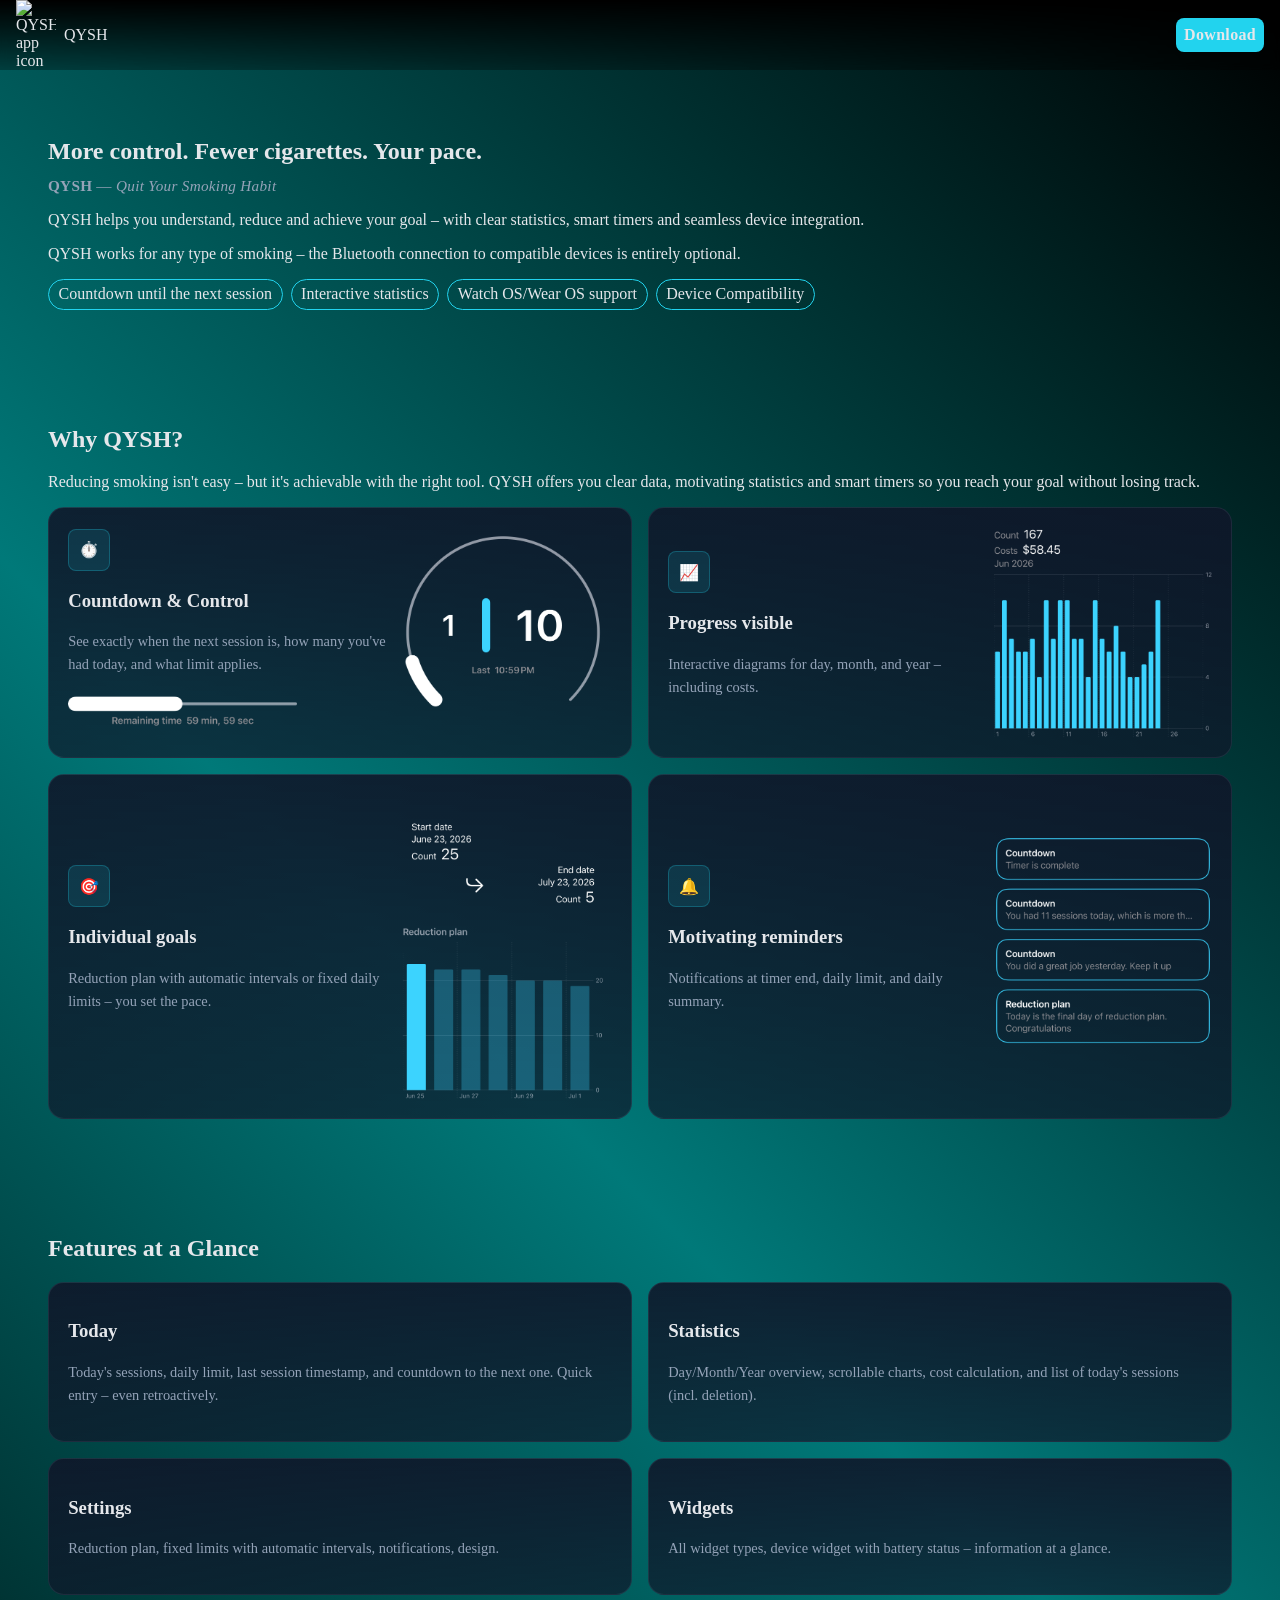
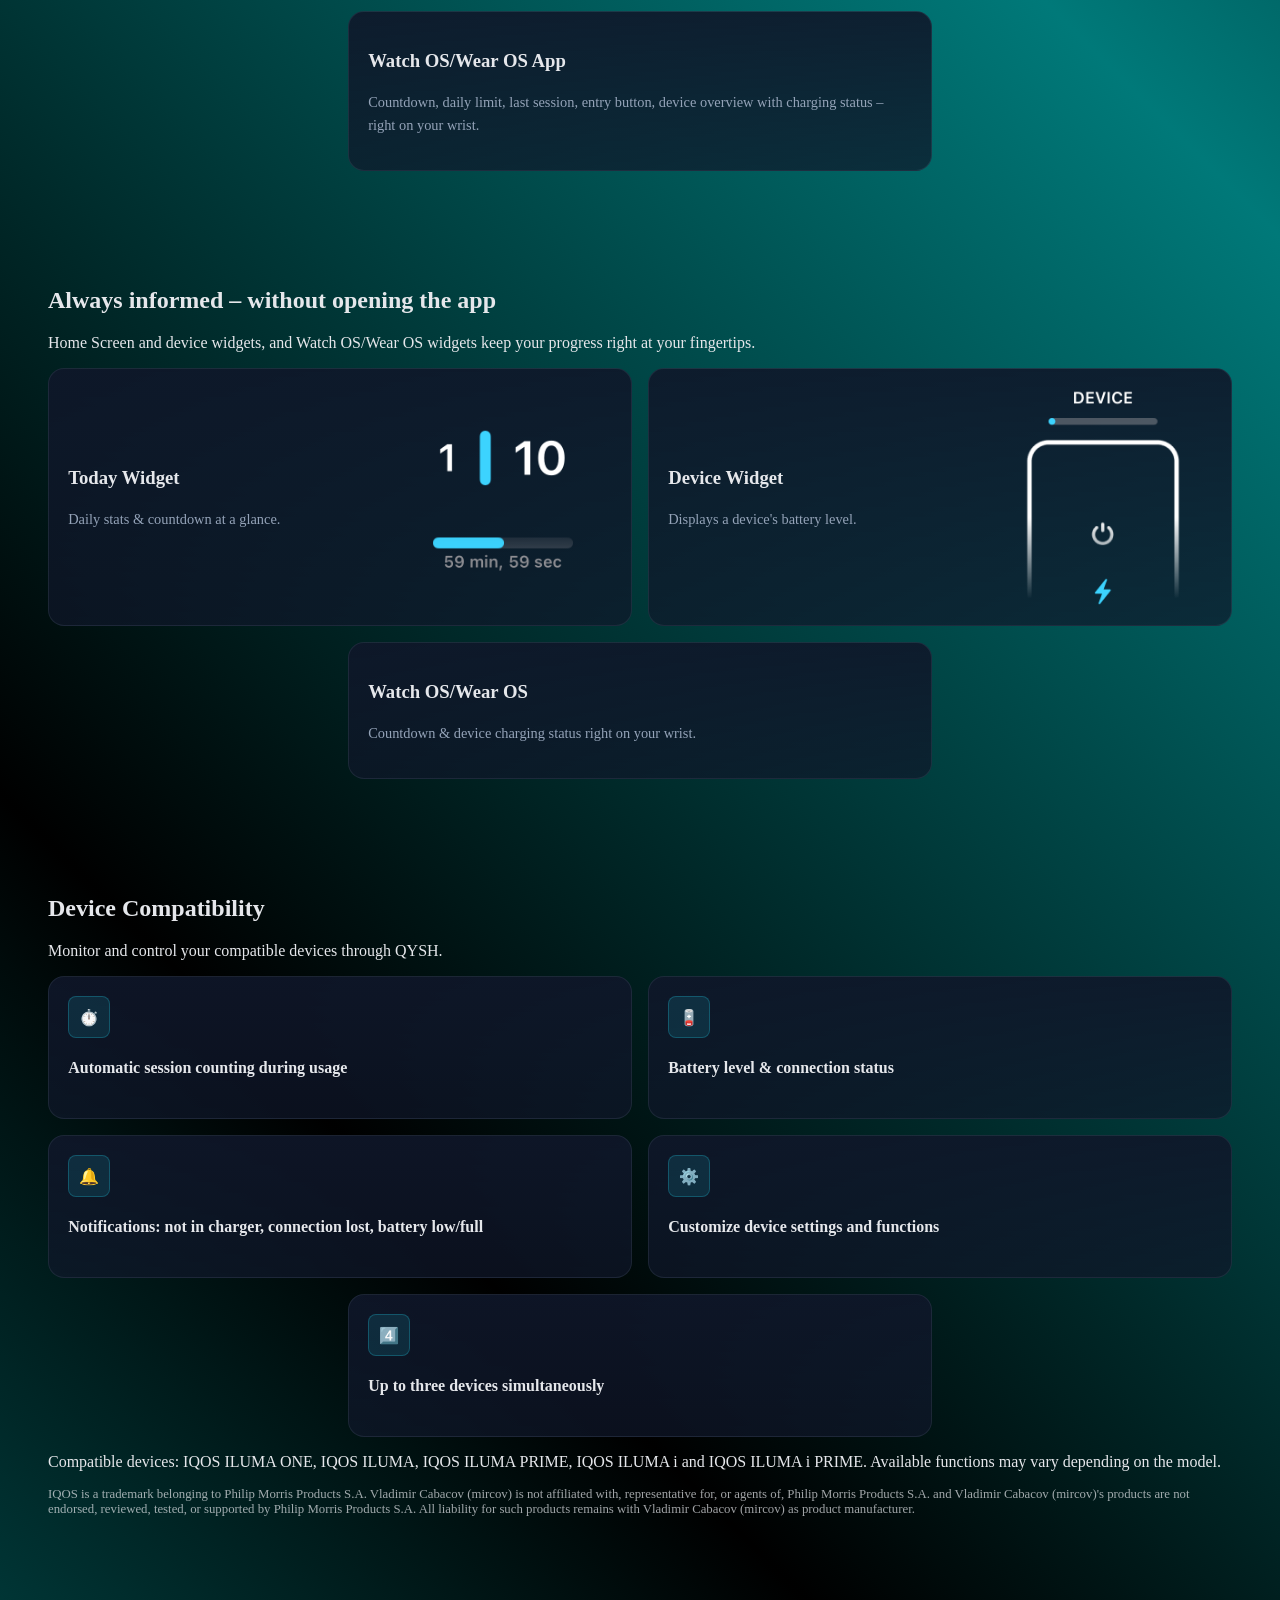
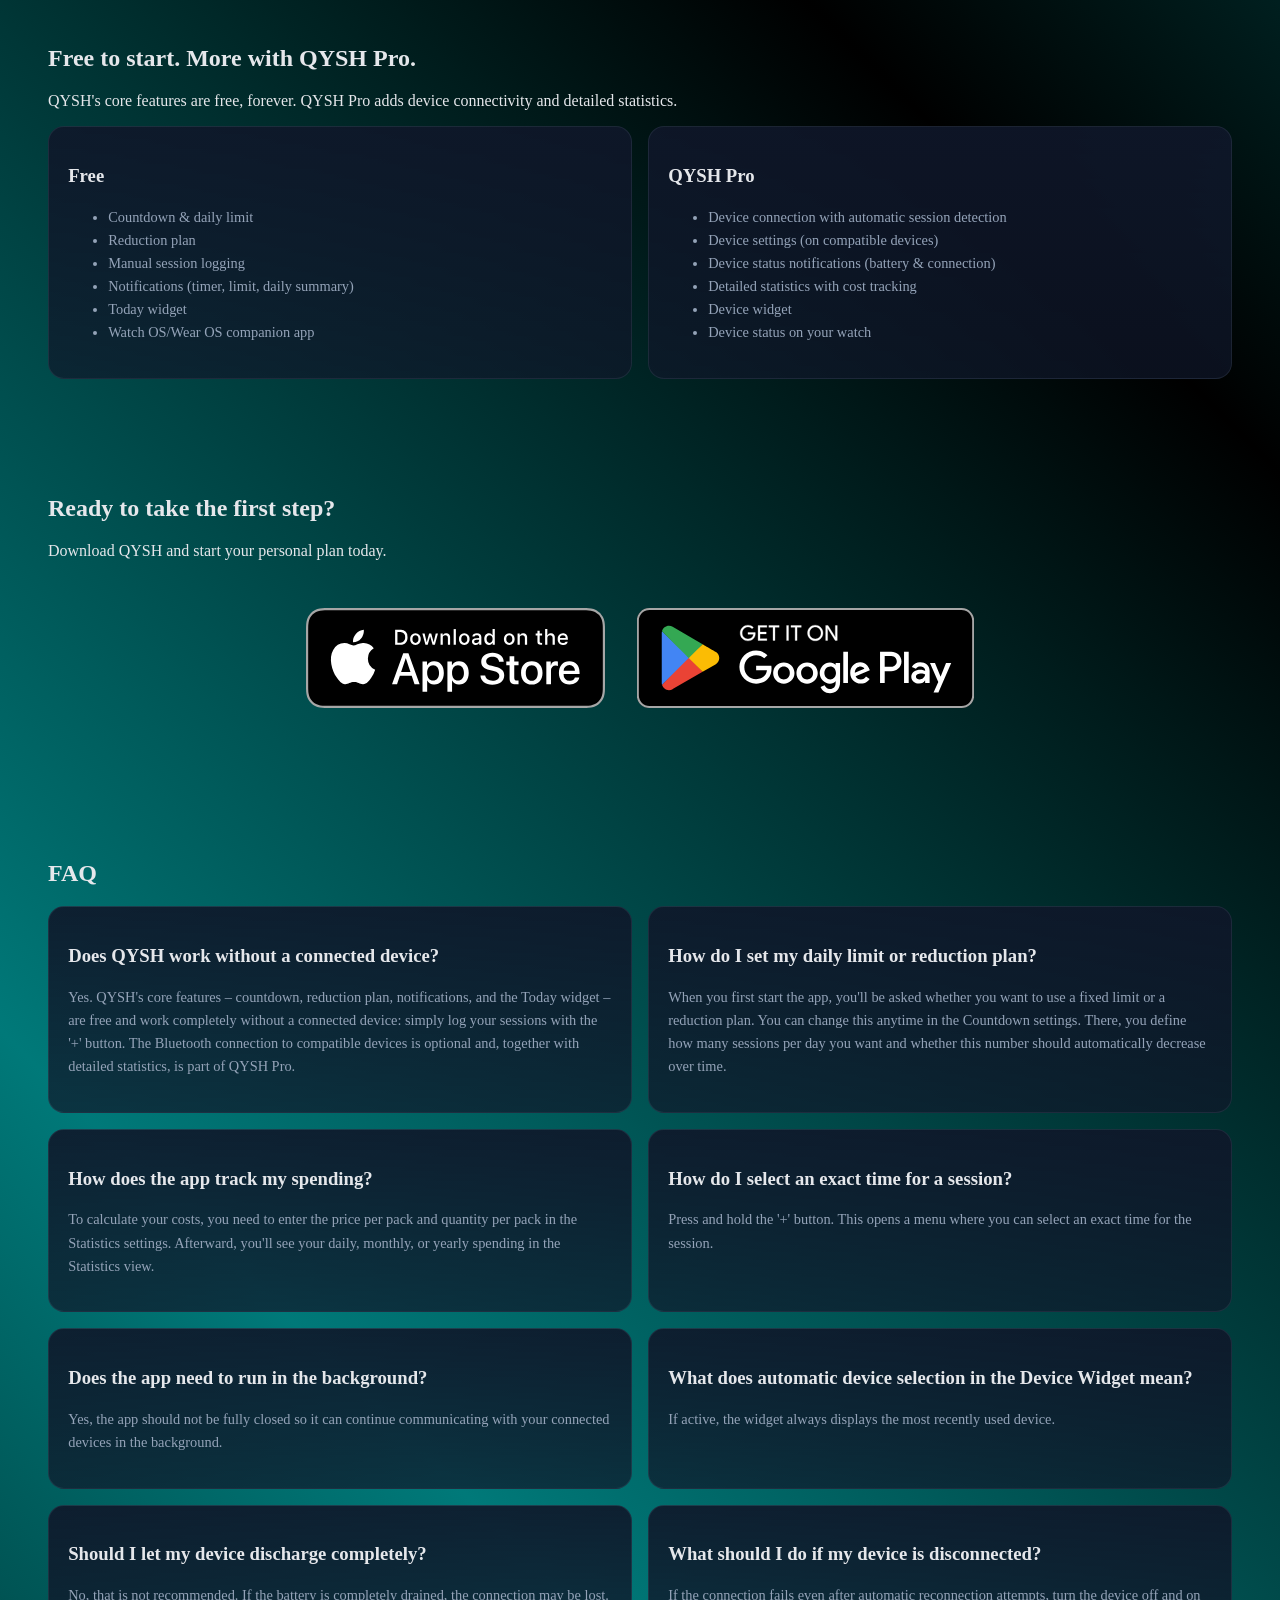
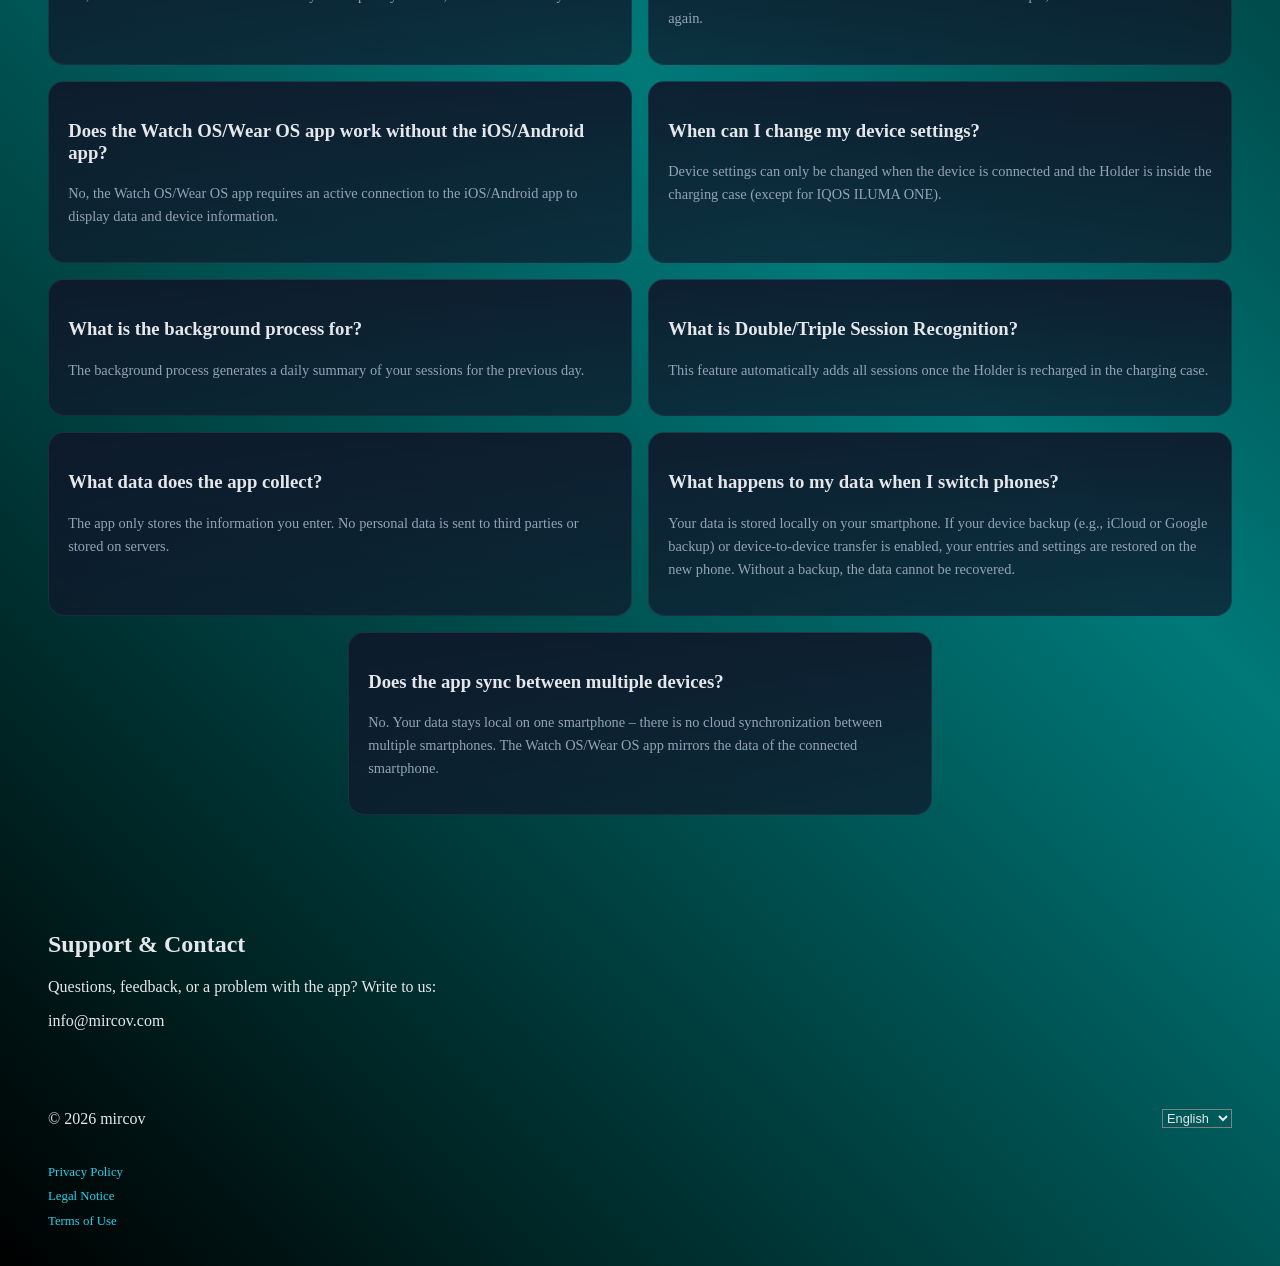
==== index.html @ e711168a "Update info for paid version and reduce iqos calls in descriptions" ====
<!DOCTYPE html>
<html lang="en">

<head>
    <meta charset="UTF-8">
    <meta name="viewport" content="width=device-width, initial-scale=1.0">
    <meta name="color-theme" content="#000000">
    <meta name="description" content="QYSH helps you track, plan and reduce your tobacco consumption – with statistics, countdown timers, reduction plans, widgets and an optional Bluetooth connection to compatible devices.">
    <link rel="canonical" href="https://qysh.mircov.de/">
    <meta property="og:type" content="website">
    <meta property="og:url" content="https://qysh.mircov.de/">
    <meta property="og:title" content="QYSH – More control. Fewer cigarettes. Your pace.">
    <meta property="og:description" content="Track, plan and reduce your tobacco consumption – with statistics, countdown timers, reduction plans, widgets and an optional Bluetooth connection to compatible devices.">
    <meta property="og:image" content="https://qysh.mircov.de/images/QYSHIcon.png">
    <meta name="twitter:card" content="summary">
    <link rel="stylesheet" href="style.css">
    <link rel="icon" type="image/png" href="images/QYSHIcon.png" sizes="32x32">
    <link rel="icon" type="image/png" href="images/QYSHIcon.png" sizes="192x192">
    <link rel="apple-touch-icon" href="images/QYSHIcon.png" sizes="180x180">
    <link rel="shortcut icon" href="images/QYSHIcon.png">
    <title>QYSH</title>
</head>

<body>

<nav class="navbar">
    <div class="app-label">
        <img src="images/QYSHIcon.png" alt="QYSH app icon" data-i18n-alt="alt-app-icon">
        <p>QYSH</p>
    </div>

    <a class="button nav-download" href="#download" data-i18n="download">Download</a>
</nav>

<section id="main">
    <h1 data-i18n="main-title">More control. Fewer cigarettes. Your pace.</h1>
    <p class="name-meaning"><strong>QYSH</strong> — <em>Quit Your Smoking Habit</em></p>
    <p data-i18n="main-app-description">QYSH helps you understand, reduce and achieve your goal – with clear statistics, smart timers and seamless device integration.</p>
    <p data-i18n="main-optional-note">QYSH works for any type of smoking – the Bluetooth connection to compatible devices is entirely optional.</p>

    <div class="badge-list">
        <div class="badge" data-i18n="badge-countdown">Countdown until the next session</div>
        <div class="badge" data-i18n="badge-statistic">Interactive statistics</div>
        <div class="badge" data-i18n="badge-watch">Watch OS/Wear OS support</div>
        <div class="badge" data-i18n="integrations-title">Device Compatibility</div>
    </div>

</section>

<section id="motivation">
    <h2 data-i18n="motivation-title">Why QYSH?</h2>
    <p data-i18n="motivation-description">Reducing smoking isn't easy – but it's achievable with the right tool. QYSH offers you clear data, motivating statistics and smart timers so you reach your goal without losing track.</p>
    <div class="card-list">
        <div class="card iconed">
            <div class="card-content">
                <div class="icon">⏱️</div>
                <h3 data-i18n="card-countdown-title">Countdown & Control</h3>
                <p class="body-text" data-i18n="card-countdown-description">See exactly when the next session is, how many you've had today, and what limit applies.</p>
                <img src="images/countdown.png" alt="Countdown timer showing time until the next session" data-i18n-alt="alt-countdown" style="width: 70%;">
            </div>
            <div class="card-image">
                <img src="images/counter.png" alt="QYSH countdown screen with today's sessions and daily limit" data-i18n-alt="alt-counter">
            </div>
            
        </div>
        <div class="card iconed">
            <div class="card-content">
                <div class="icon">📈</div>
                <h3 data-i18n="card-statistic-title">Progress visible</h3>
                <p class="body-text" data-i18n="card-statistic-description">Interactive diagrams for day, month, and year – including costs.</p>
            </div>
            <div class="card-image">
                <img src="images/progress.png" alt="QYSH statistics screen with interactive charts" data-i18n-alt="alt-progress">
            </div>
        </div>
        <div class="card iconed">
            <div class="card-content">
                <div class="icon">🎯</div>
                <h3 data-i18n="card-goals-title">Individual goals</h3>
                <p class="body-text" data-i18n="card-goals-description">Reduction plan with automatic intervals or fixed daily limits – you set the pace.</p>
            </div>
            <div class="card-image">
                <img src="images/goals.png" alt="QYSH reduction plan and daily limit settings" data-i18n-alt="alt-goals">
            </div>
        </div>
        <div class="card iconed">
            <div class="card-content">
                <div class="icon">🔔</div>
                <h3 data-i18n="card-notifications-title">Motivating reminders</h3>
                <p class="body-text" data-i18n="card-notifications-description">Notifications at timer end, daily limit, and daily summary.</p>
            </div>
            <div class="card-image">
                <img src="images/notifications.png" alt="QYSH notification examples" data-i18n-alt="alt-notifications">
            </div>
        </div>
    </div>
</section>

<section id="functions">
    <h1 data-i18n="functions-title">Features at a Glance</h1>
    <div class="card-list">
        <div class="card">
            <h3 data-i18n="function-today-title">Today</h3>
            <p class="body-text" data-i18n="function-today-description">Today's sessions, daily limit, last session timestamp, and countdown to the next one. Quick entry – even retroactively.</p>
        </div>
        <div class="card">
            <h3 data-i18n="function-statistic-title">Statistics</h3>
            <p class="body-text" data-i18n="function-statistic-description">Day/Month/Year overview, scrollable charts, cost calculation, and list of today's sessions (incl. deletion).</p>
        </div>
        <div class="card">
            <h3 data-i18n="function-settings-title">Settings</h3>
            <p class="body-text" data-i18n="function-settings-description">Reduction plan, fixed limits with automatic intervals, notifications, design.</p>
        </div>
        <div class="card">
            <h3 data-i18n="function-widgets-title">Widgets</h3>
            <p class="body-text" data-i18n="function-widgets-description">All widget types, device widget with battery status – information at a glance.</p>
        </div>
        <div class="card">
            <h3 data-i18n="function-watch-title">Watch OS/Wear OS App</h3>
            <p class="body-text" data-i18n="function-watch-description">Countdown, daily limit, last session, entry button, device overview with charging status – right on your wrist.</p>
        </div>
    </div>
</section>

<section id="widgets">
    <h1 data-i18n="widgets-title">Always informed – without opening the app</h1>
    <p data-i18n="widgets-description">Home Screen and device widgets, and Watch OS/Wear OS widgets keep your progress right at your fingertips.</p>
    <div class="card-list">
        <div class="card iconed">
            <div class="card-content">
                <h3 data-i18n="widget-today-title">Today Widget</h3>
                <p class="body-text" data-i18n="widget-today-description">Daily stats & countdown at a glance.</p>
            </div>
            <div class="card-image">
                <img src="images/today_widget.png" alt="Today widget with daily stats and countdown" data-i18n-alt="alt-today-widget">
            </div>
        </div>
        <div class="card iconed">
            <div class="card-content">
                <h3 data-i18n="widget-device-title">Device Widget</h3>
                <p class="body-text" data-i18n="widget-device-description">Displays a device's battery level.</p>
            </div>
            <div class="card-image">
                <img src="images/device_widget.png" alt="Device widget showing battery level" data-i18n-alt="alt-device-widget">
            </div>
        </div>
        <div class="card">
            <h3 data-i18n="widget-watch-title">Watch OS/Wear OS</h3>
            <p class="body-text" data-i18n="widget-watch-description">Countdown & device charging status right on your wrist.</p>
        </div>
    </div>
</section>

<section id="integrations">
    <h1 data-i18n="integrations-title">Device Compatibility</h1>
    <p data-i18n="integrations-description">Monitor and control your compatible devices through QYSH.</p>
    <div class="card-list">
        <div class="card">
            <div class="icon">⏱️</div>
            <h4 data-i18n="integration-auto-count">Automatic session counting during usage</h4>
        </div>
        <div class="card">
            <div class="icon">🪫</div>
            <h4 data-i18n="integration-status">Battery level & connection status</h4>
        </div>
        <div class="card">
            <div class="icon">🔔</div>
            <h4 data-i18n="integration-notifications">Notifications: not in charger, connection lost, battery low/full</h4>
        </div>
        <div class="card">
            <div class="icon">⚙️</div>
            <h4 data-i18n="integration-settings">Customize device settings and functions</h4>
        </div>
        <div class="card">
            <div class="icon">4️⃣</div>
            <h4 data-i18n="integration-device-count">Up to three devices simultaneously</h4>
        </div>
    </div>
    <p data-i18n="integrations-compatibility">Compatible devices: IQOS ILUMA ONE, IQOS ILUMA, IQOS ILUMA PRIME, IQOS ILUMA i and IQOS ILUMA i PRIME. Available functions may vary depending on the model.</p>
    <p style="font-size: 0.8em; opacity: 0.7;" data-i18n="iqos-disclaimer">IQOS is a trademark belonging to Philip Morris Products S.A. Vladimir Cabacov (mircov) is not affiliated with, representative for, or agents of, Philip Morris Products S.A. and Vladimir Cabacov (mircov)'s products are not endorsed, reviewed, tested, or supported by Philip Morris Products S.A. All liability for such products remains with Vladimir Cabacov (mircov) as product manufacturer.</p>
</section>

<section id="pricing">
    <h1 data-i18n="pricing-title">Free to start. More with QYSH Pro.</h1>
    <p data-i18n="pricing-description">QYSH's core features are free, forever. QYSH Pro adds device connectivity and detailed statistics.</p>
    <div class="card-list">
        <div class="card">
            <h3 data-i18n="pricing-free-title">Free</h3>
            <ul class="body-text">
                <li data-i18n="pricing-free-countdown">Countdown & daily limit</li>
                <li data-i18n="pricing-free-plan">Reduction plan</li>
                <li data-i18n="pricing-free-manual">Manual session logging</li>
                <li data-i18n="pricing-free-notifications">Notifications (timer, limit, daily summary)</li>
                <li data-i18n="pricing-free-widget">Today widget</li>
                <li data-i18n="pricing-free-watch">Watch OS/Wear OS companion app</li>
            </ul>
        </div>
        <div class="card">
            <h3 data-i18n="pricing-pro-title">QYSH Pro</h3>
            <ul class="body-text">
                <li data-i18n="pricing-pro-device">Device connection with automatic session detection</li>
                <li data-i18n="pricing-pro-settings">Device settings (on compatible devices)</li>
                <li data-i18n="pricing-pro-notifications">Device status notifications (battery & connection)</li>
                <li data-i18n="pricing-pro-statistics">Detailed statistics with cost tracking</li>
                <li data-i18n="pricing-pro-widget">Device widget</li>
                <li data-i18n="pricing-pro-watch">Device status on your watch</li>
            </ul>
        </div>
    </div>
</section>

<section id="download">
    <h1 data-i18n="download-title">Ready to take the first step?</h1>
    <p data-i18n="download-description">Download QYSH and start your personal plan today.</p>
    <div class="badge-block">
        <!--  TODO: Link      -->
        <a class="badge-link" href="http://localhost"><img id="app-store-badge" src="badges/apple/en.svg" alt="Download on the App Store" data-i18n-alt="alt-app-store-badge"></a>
        <a class="badge-link" href="http://localhost"><img id="google-play-badge" src="badges/google/en.svg" alt="Get it on Google Play" data-i18n-alt="alt-google-play-badge"></a>
    </div>
</section>

<section id="faq">
    <h1 data-i18n="faq-title">FAQ</h1>
    <div class="card-list">
        <div class="card">
            <h3 data-i18n="faq-question-standalone">Does QYSH work without a connected device?</h3>
            <p class="body-text" data-i18n="faq-answer-standalone">Yes. QYSH's core features – countdown, reduction plan, notifications, and the Today widget – are free and work completely without a connected device: simply log your sessions with the '+' button. The Bluetooth connection to compatible devices is optional and, together with detailed statistics, is part of QYSH Pro.</p>
        </div>
        <div class="card">
            <h3 data-i18n="faq-question-plan">How do I set my daily limit or reduction plan?</h3>
            <p class="body-text" data-i18n="faq-answer-plan">When you first start the app, you'll be asked whether you want to use a fixed limit or a reduction plan. You can change this anytime in the Countdown settings. There, you define how many sessions per day you want and whether this number should automatically decrease over time.</p>
        </div>
        <div class="card">
            <h3 data-i18n="faq-question-costs">How does the app track my spending?</h3>
            <p class="body-text" data-i18n="faq-answer-costs">To calculate your costs, you need to enter the price per pack and quantity per pack in the Statistics settings. Afterward, you'll see your daily, monthly, or yearly spending in the Statistics view.</p>
        </div>
        <div class="card">
            <h3 data-i18n="faq-question-manual-input">How do I select an exact time for a session?</h3>
            <p class="body-text" data-i18n="faq-answer-manual-input">Press and hold the '+' button. This opens a menu where you can select an exact time for the session.</p>
        </div>
        <div class="card">
            <h3 data-i18n="faq-question-background">Does the app need to run in the background?</h3>
            <p class="body-text" data-i18n="faq-answer-background">Yes, the app should not be fully closed so it can continue communicating with your connected devices in the background.</p>
        </div>
        <div class="card">
            <h3 data-i18n="faq-question-device-widget">What does automatic device selection in the Device Widget mean?</h3>
            <p class="body-text" data-i18n="faq-answer-device-widget">If active, the widget always displays the most recently used device.</p>
        </div>
        <div class="card">
            <h3 data-i18n="faq-question-device-battery-low">Should I let my device discharge completely?</h3>
            <p class="body-text" data-i18n="faq-answer-device-battery-low">No, that is not recommended. If the battery is completely drained, the connection may be lost.</p>
        </div>
        <div class="card">
            <h3 data-i18n="faq-question-connection-issue">What should I do if my device is disconnected?</h3>
            <p class="body-text" data-i18n="faq-answer-connection-issue">If the connection fails even after automatic reconnection attempts, turn the device off and on again.</p>
        </div>
        <div class="card">
            <h3 data-i18n="faq-question-watch-companion">Does the Watch OS/Wear OS app work without the iOS/Android app?</h3>
            <p class="body-text" data-i18n="faq-answer-watch-companion">No, the Watch OS/Wear OS app requires an active connection to the iOS/Android app to display data and device information.</p>
        </div>
        <div class="card">
            <h3 data-i18n="faq-question-device-settings">When can I change my device settings?</h3>
            <p class="body-text" data-i18n="faq-answer-device-settings">Device settings can only be changed when the device is connected and the Holder is inside the charging case (except for IQOS ILUMA ONE).</p>
        </div>
        <div class="card">
            <h3 data-i18n="faq-question-background-task">What is the background process for?</h3>
            <p class="body-text" data-i18n="faq-answer-background-task">The background process generates a daily summary of your sessions for the previous day.</p>
        </div>
        <div class="card">
            <h3 data-i18n="faq-question-multiple-session-recognition">What is Double/Triple Session Recognition?</h3>
            <p class="body-text" data-i18n="faq-answer-multiple-session-recognition">This feature automatically adds all sessions once the Holder is recharged in the charging case.</p>
        </div>
        <div class="card">
            <h3 data-i18n="faq-question-privacy">What data does the app collect?</h3>
            <p class="body-text" data-i18n="faq-answer-privacy">The app only stores the information you enter. No personal data is sent to third parties or stored on servers.</p>
        </div>
        <div class="card">
            <h3 data-i18n="faq-question-device-change">What happens to my data when I switch phones?</h3>
            <p class="body-text" data-i18n="faq-answer-device-change">Your data is stored locally on your smartphone. If your device backup (e.g., iCloud or Google backup) or device-to-device transfer is enabled, your entries and settings are restored on the new phone. Without a backup, the data cannot be recovered.</p>
        </div>
        <div class="card">
            <h3 data-i18n="faq-question-sync">Does the app sync between multiple devices?</h3>
            <p class="body-text" data-i18n="faq-answer-sync">No. Your data stays local on one smartphone – there is no cloud synchronization between multiple smartphones. The Watch OS/Wear OS app mirrors the data of the connected smartphone.</p>
        </div>
    </div>
</section>

<section id="support">
    <h1 data-i18n="support-title">Support & Contact</h1>
    <p data-i18n="support-description">Questions, feedback, or a problem with the app? Write to us:</p>
    <a href="mailto:info@mircov.com">info@mircov.com</a>
</section>

<div class="footer">
    <p>&#169; <span id="year">year</span> mircov</p>

    <select id="languages" name="languages" aria-label="Language" data-i18n-aria-label="language-select-label" onchange="changeLanguage(this.value)">
        <option value="de">Deutsch</option>
        <option value="en">English</option>
        <option value="ru">Русский</option>
    </select>
</div>

<div class="footer-links">
    <a href="privacy/" data-i18n="privacy-title">Privacy Policy</a>
    <a href="legal/" data-i18n="legal-notice">Legal Notice</a>
    <a href="terms/" data-i18n="terms-of-use">Terms of Use</a>
</div>

<script src="script.js"></script>

</body>

</html>
---- style.css ----
:root {
    --button-shadow-color: #22d3ee40;
    --cyan-color: #007979;
    --button-color: #22d3ee;
    --primary-text-color: #e5e7eb;
    --dark-gray-color: #94a3b81f;
    scroll-behavior: smooth;
}

html {
    background-color: black;
}

body {
    margin: 0;
    padding-bottom: 1rem;
    font-family: ui-sans-serif, Helvetica Neue;
    background: linear-gradient(45deg, black, var(--cyan-color), black, var(--cyan-color), black);
    color: var(--primary-text-color);
}

.name-meaning {
    margin-top: -0.5rem;
    font-size: 0.95rem;
    letter-spacing: 0.02em;
    color: #94a3b8;
}

.name-meaning strong {
    font-weight: 600;
}

.navbar {
    position: sticky;
    top: 0;
    z-index: 100;
    display: flex;
    background: linear-gradient(0, rgba(0, 0, 0, .3), black);
    backdrop-filter: blur(0.3rem);
    flex-wrap: wrap;
    align-items: center;
    justify-content: space-between;
    padding: 0 1rem 0;

    .app-label {
        display: flex;
        align-items: center;
        gap: 0.5rem;

        img {
            max-width: 2.5rem;
        }
    }

    .nav-download:hover {
       color: inherit;
    }
}



.card-list {
    display: grid;
    grid-template-columns: 1fr 1fr;
    gap: 1rem;
}

.card-list > .card:last-child:nth-child(odd) {
    grid-column: 1 / -1;
    justify-self: center;
    width: calc((100% - 1rem) / 2);
    box-sizing: border-box;
}

section {
    padding: 3rem;
}

.badge-link img {
    height: 100px;
    width: auto;
}

.badge-block {
    display: flex;
    flex-direction: row;
    justify-content: center;
    align-items: center;
    padding: 2rem 0 2rem 0;
    gap: 2rem;
}

.footer {
    display: flex;
    justify-content: space-between;
    align-items: center;
    flex-wrap: wrap-reverse;
    margin: 1rem 3rem;
}

.footer-links {
    display: flex;
    flex-direction: column;
    margin: 1rem 3rem;
    a {
        color: var(--button-color);
        font-size: .8rem;
        margin: .3rem 0rem;
    } 
}

@media (max-width: 750px) {
    .card-list {
        grid-template-columns: 1fr;
    }

    .card-list > .card:last-child:nth-child(odd) {
        width: 100%;
    }

    section {
        padding: 1rem;
    }

    .badge-block {
        flex-direction: column;
    }

    .badge-link img {
        width: 300px;
        height: auto;
    }

    .footer {
        margin: 1rem 1rem;
    }

    .footer-links {
        margin: 1rem 1rem;
    }
}

.badge {
    display: inline-block;
    padding: .35rem .6rem;
    border: 1px solid var(--button-color);
    border-radius: 1rem;
}

.badge-list {
    display: flex;
    flex-wrap: wrap;
    gap: .5rem;
}

.spacing-block {
    display: flex;
    justify-content: center;
    align-items: center;
    flex-wrap: wrap;
    padding: 2rem 0 2rem 0;
    gap: 2rem;
}

.card {
    padding: 1.2rem;
    background: linear-gradient(180deg, rgba(15, 23, 42, .9), rgba(15, 23, 42, .7));
    border: 1px solid var(--dark-gray-color);
    border-radius: 1rem;
}

.card.iconed {
    display: flex;
    align-items: center;
}

.card-content {
    flex: 0 0 60%;
}

.card-image {
    flex: 0 0 40%;
    display: flex;
    justify-content: center;
    align-items: center;
}

.card-image img {
    width: 100%;
    height: auto;
    object-fit: contain;
}

.icon {
    display: flex;
    justify-content: center;
    align-items: center;
    width: 2.5rem;
    height: 2.5rem;
    background: rgba(34, 211, 238, .12);
    border: 1px solid var(--button-shadow-color);
    border-radius: .5rem;
}

.button {
    display: inline-flex;
    align-items: center;
    justify-content: center;
    background: var(--button-color);
    border-radius: .5rem;
    padding: .5rem;
    font-weight: 700;
    letter-spacing: .02rem;
}

.button:hover {
    transform: translateY(-1px);
    box-shadow: 0 12px 26px var(--button-shadow-color);
}

a {
    color: inherit;
    text-decoration: none;
}

select {
  font-size: 0.8em;
}

#languages {
    background: none;
    border-color: gray;
    color: var(--primary-text-color);
}

#languages:focus {
    outline: none;
}

.body-text {
    font-size: 0.9rem;
    color: #94a3b8;
    line-height: 1.6;
}

.divider {
    margin: 2rem 0;
    opacity: 0.3;
}
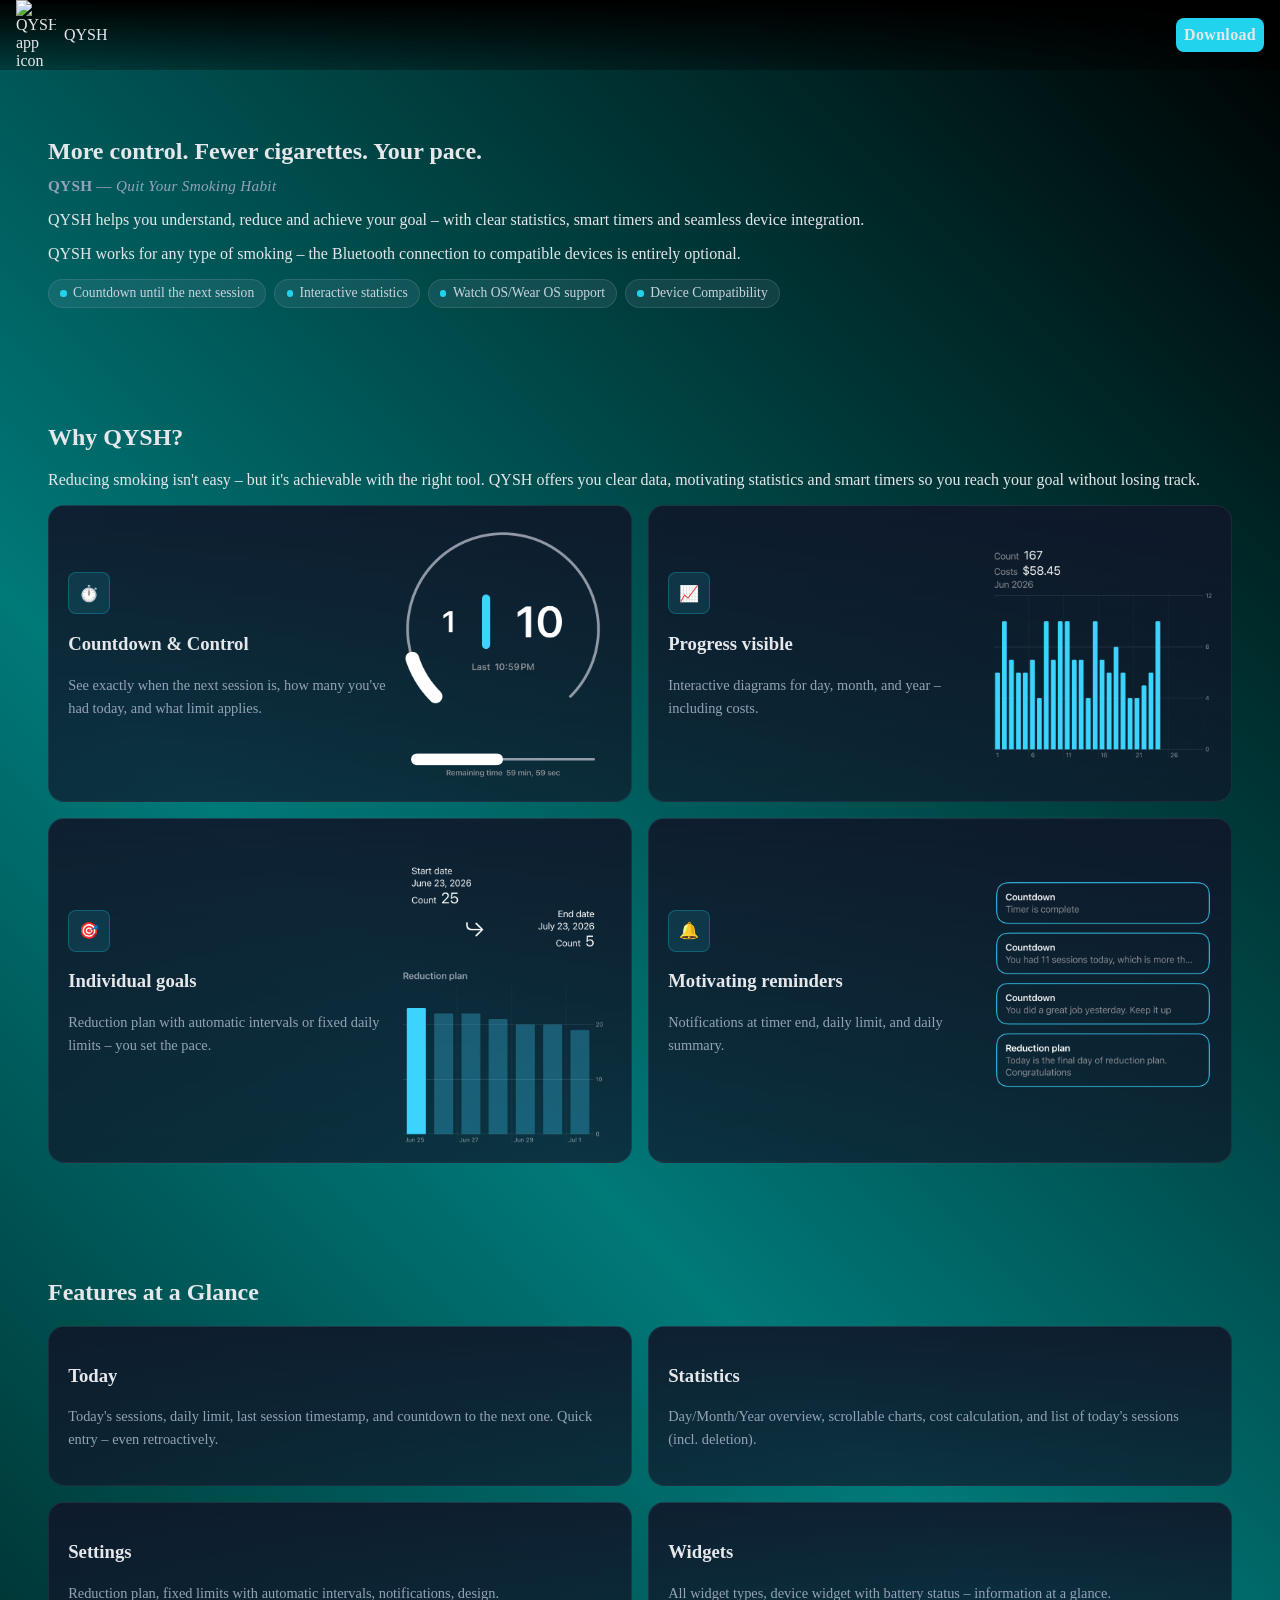
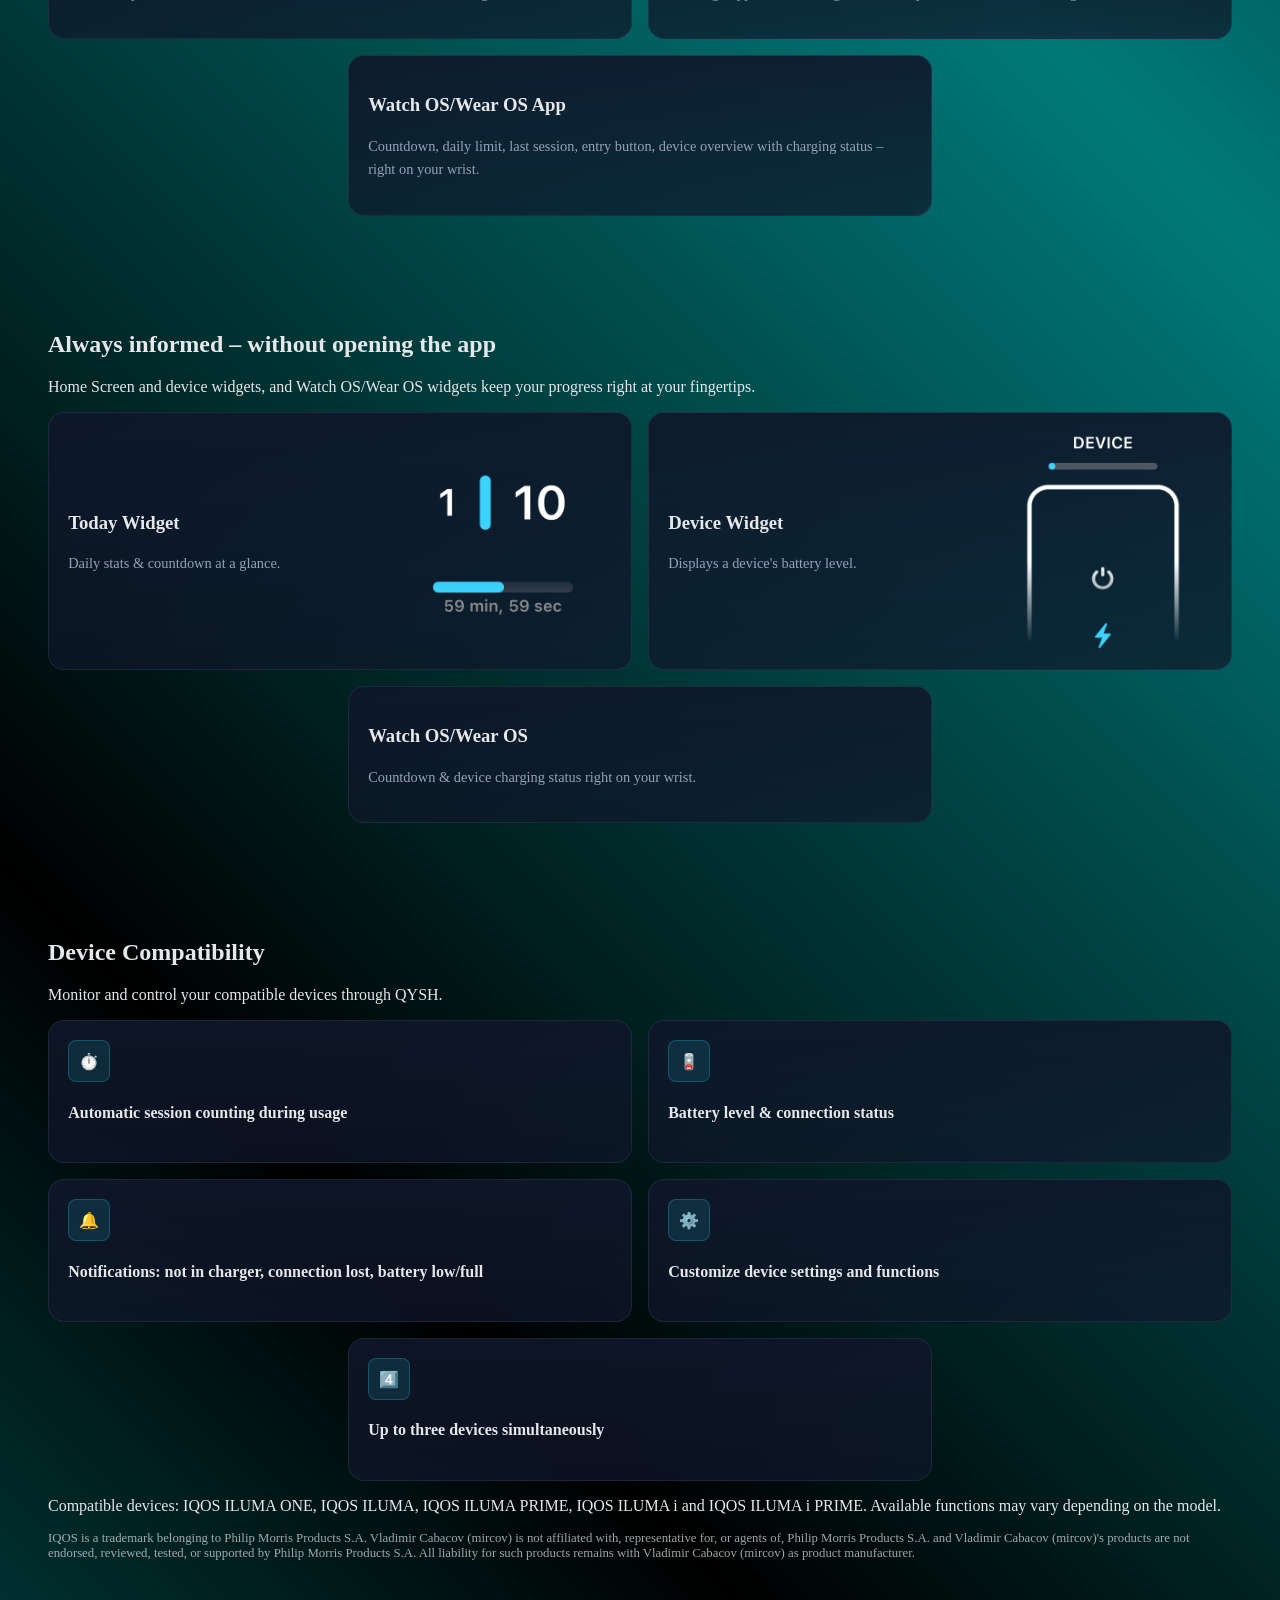
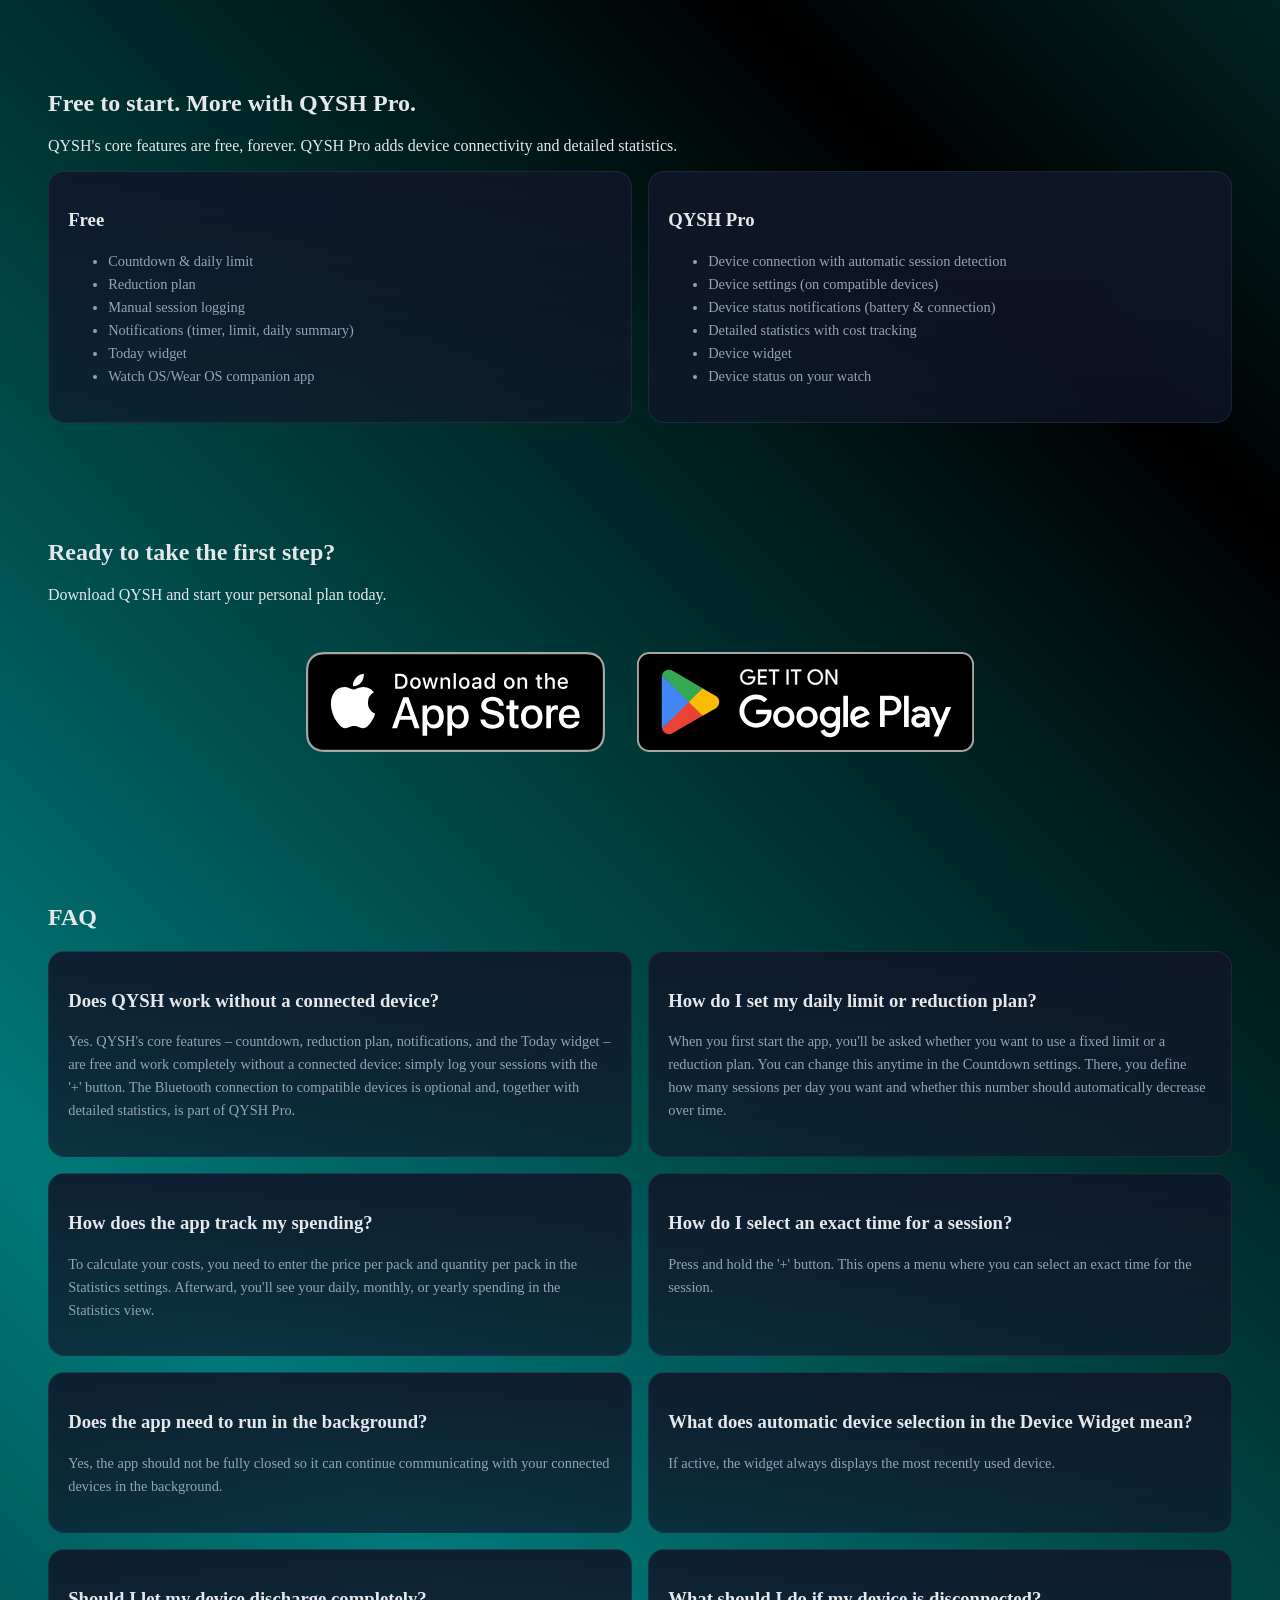
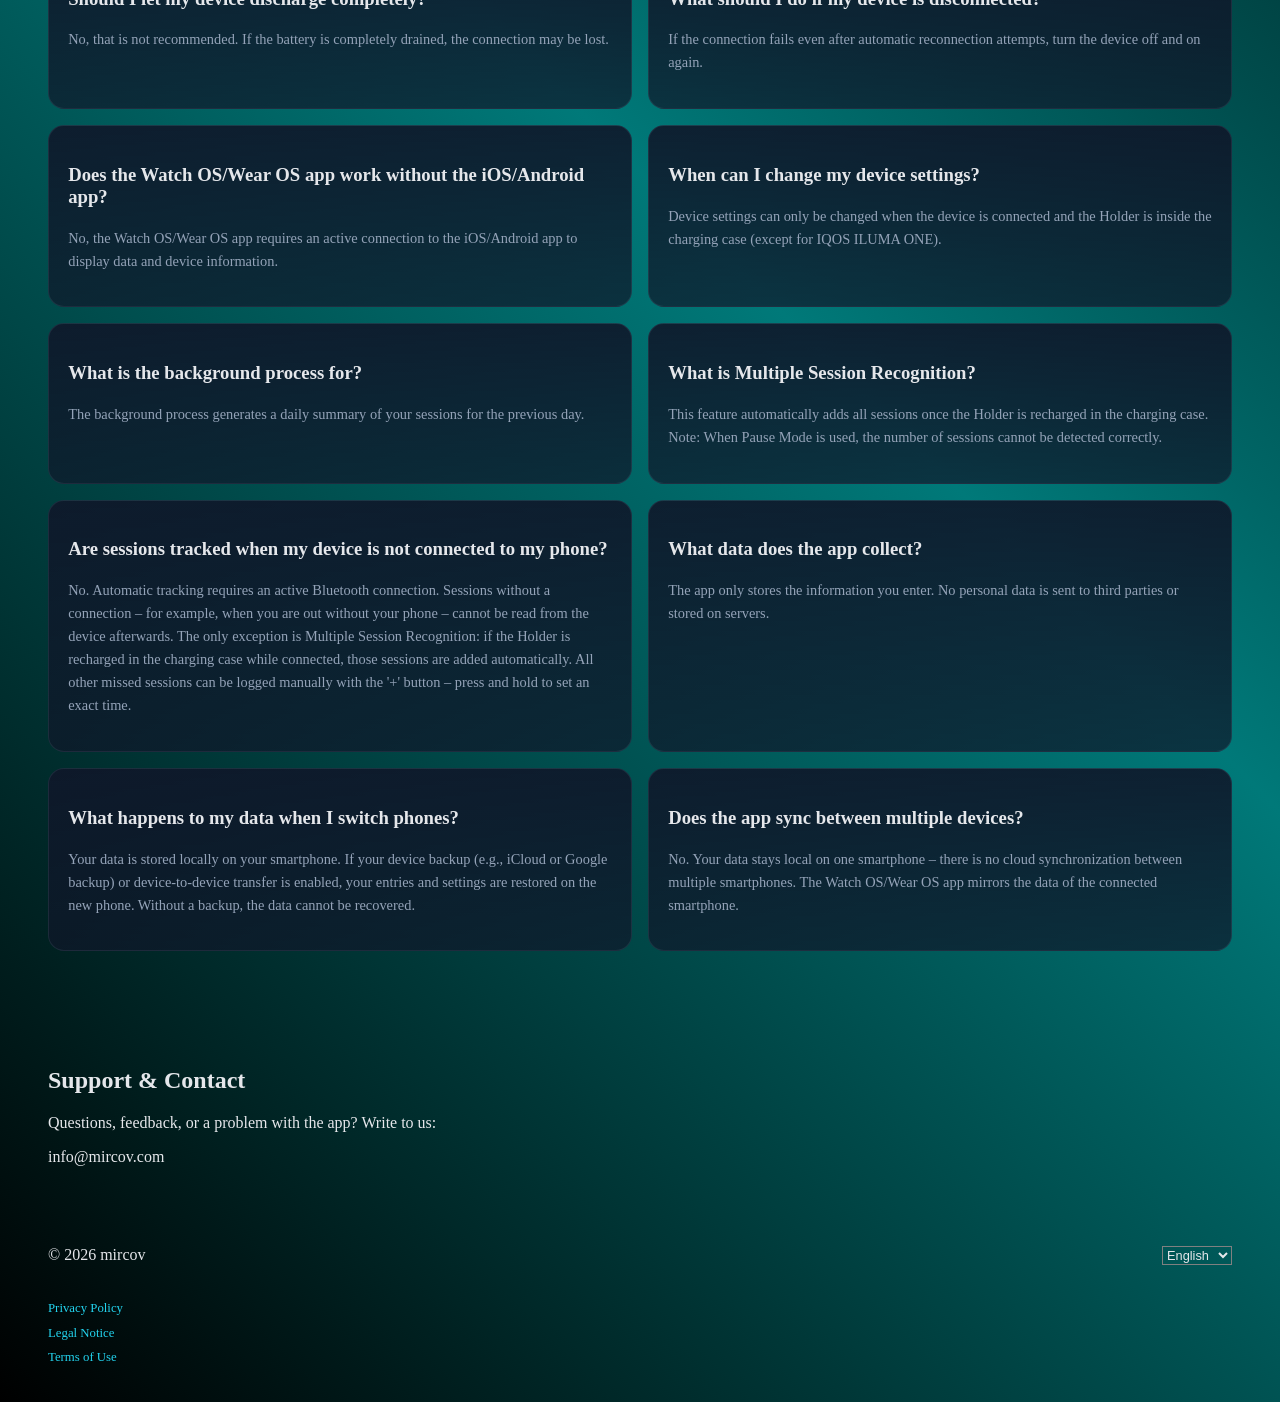
==== commit c92c8054: "Add faq, use multiple instead of double/triple, fix badges" ====
--- a/index.html
+++ b/index.html
@@ -56,12 +56,11 @@
                 <div class="icon">⏱️</div>
                 <h3 data-i18n="card-countdown-title">Countdown & Control</h3>
                 <p class="body-text" data-i18n="card-countdown-description">See exactly when the next session is, how many you've had today, and what limit applies.</p>
-                <img src="images/countdown.png" alt="Countdown timer showing time until the next session" data-i18n-alt="alt-countdown" style="width: 70%;">
             </div>
             <div class="card-image">
                 <img src="images/counter.png" alt="QYSH countdown screen with today's sessions and daily limit" data-i18n-alt="alt-counter">
-            </div>
-            
+                <img src="images/countdown.png" alt="Countdown timer showing time until the next session" data-i18n-alt="alt-countdown">
+            </div>
         </div>
         <div class="card iconed">
             <div class="card-content">
@@ -267,8 +266,12 @@
             <p class="body-text" data-i18n="faq-answer-background-task">The background process generates a daily summary of your sessions for the previous day.</p>
         </div>
         <div class="card">
-            <h3 data-i18n="faq-question-multiple-session-recognition">What is Double/Triple Session Recognition?</h3>
-            <p class="body-text" data-i18n="faq-answer-multiple-session-recognition">This feature automatically adds all sessions once the Holder is recharged in the charging case.</p>
+            <h3 data-i18n="faq-question-multiple-session-recognition">What is Multiple Session Recognition?</h3>
+            <p class="body-text" data-i18n="faq-answer-multiple-session-recognition">This feature automatically adds all sessions once the Holder is recharged in the charging case. Note: When Pause Mode is used, the number of sessions cannot be detected correctly.</p>
+        </div>
+        <div class="card">
+            <h3 data-i18n="faq-question-offline-sessions">Are sessions tracked when my device is not connected to my phone?</h3>
+            <p class="body-text" data-i18n="faq-answer-offline-sessions">No. Automatic tracking requires an active Bluetooth connection. Sessions without a connection – for example, when you are out without your phone – cannot be read from the device afterwards. The only exception is Multiple Session Recognition: if the Holder is recharged in the charging case while connected, those sessions are added automatically. All other missed sessions can be logged manually with the '+' button – press and hold to set an exact time.</p>
         </div>
         <div class="card">
             <h3 data-i18n="faq-question-privacy">What data does the app collect?</h3>
--- a/style.css
+++ b/style.css
@@ -141,10 +141,24 @@
 }
 
 .badge {
-    display: inline-block;
-    padding: .35rem .6rem;
-    border: 1px solid var(--button-color);
+    display: inline-flex;
+    align-items: center;
+    gap: .4rem;
+    padding: .35rem .7rem;
+    font-size: .85rem;
+    color: #cbd5e1;
+    background: var(--dark-gray-color);
+    border: 1px solid #94a3b833;
     border-radius: 1rem;
+}
+
+.badge::before {
+    content: "";
+    width: .4rem;
+    height: .4rem;
+    border-radius: 50%;
+    background: var(--button-color);
+    flex: none;
 }
 
 .badge-list {
@@ -181,14 +195,21 @@
 .card-image {
     flex: 0 0 40%;
     display: flex;
-    justify-content: center;
-    align-items: center;
+    flex-direction: column;
+    justify-content: center;
+    align-items: center;
+    gap: 1rem;
 }
 
 .card-image img {
     width: 100%;
     height: auto;
     object-fit: contain;
+}
+
+/* second image in a card (e.g. the countdown progress bar) sits slightly narrower than the first */
+.card-image img + img {
+    width: 85%;
 }
 
 .icon {
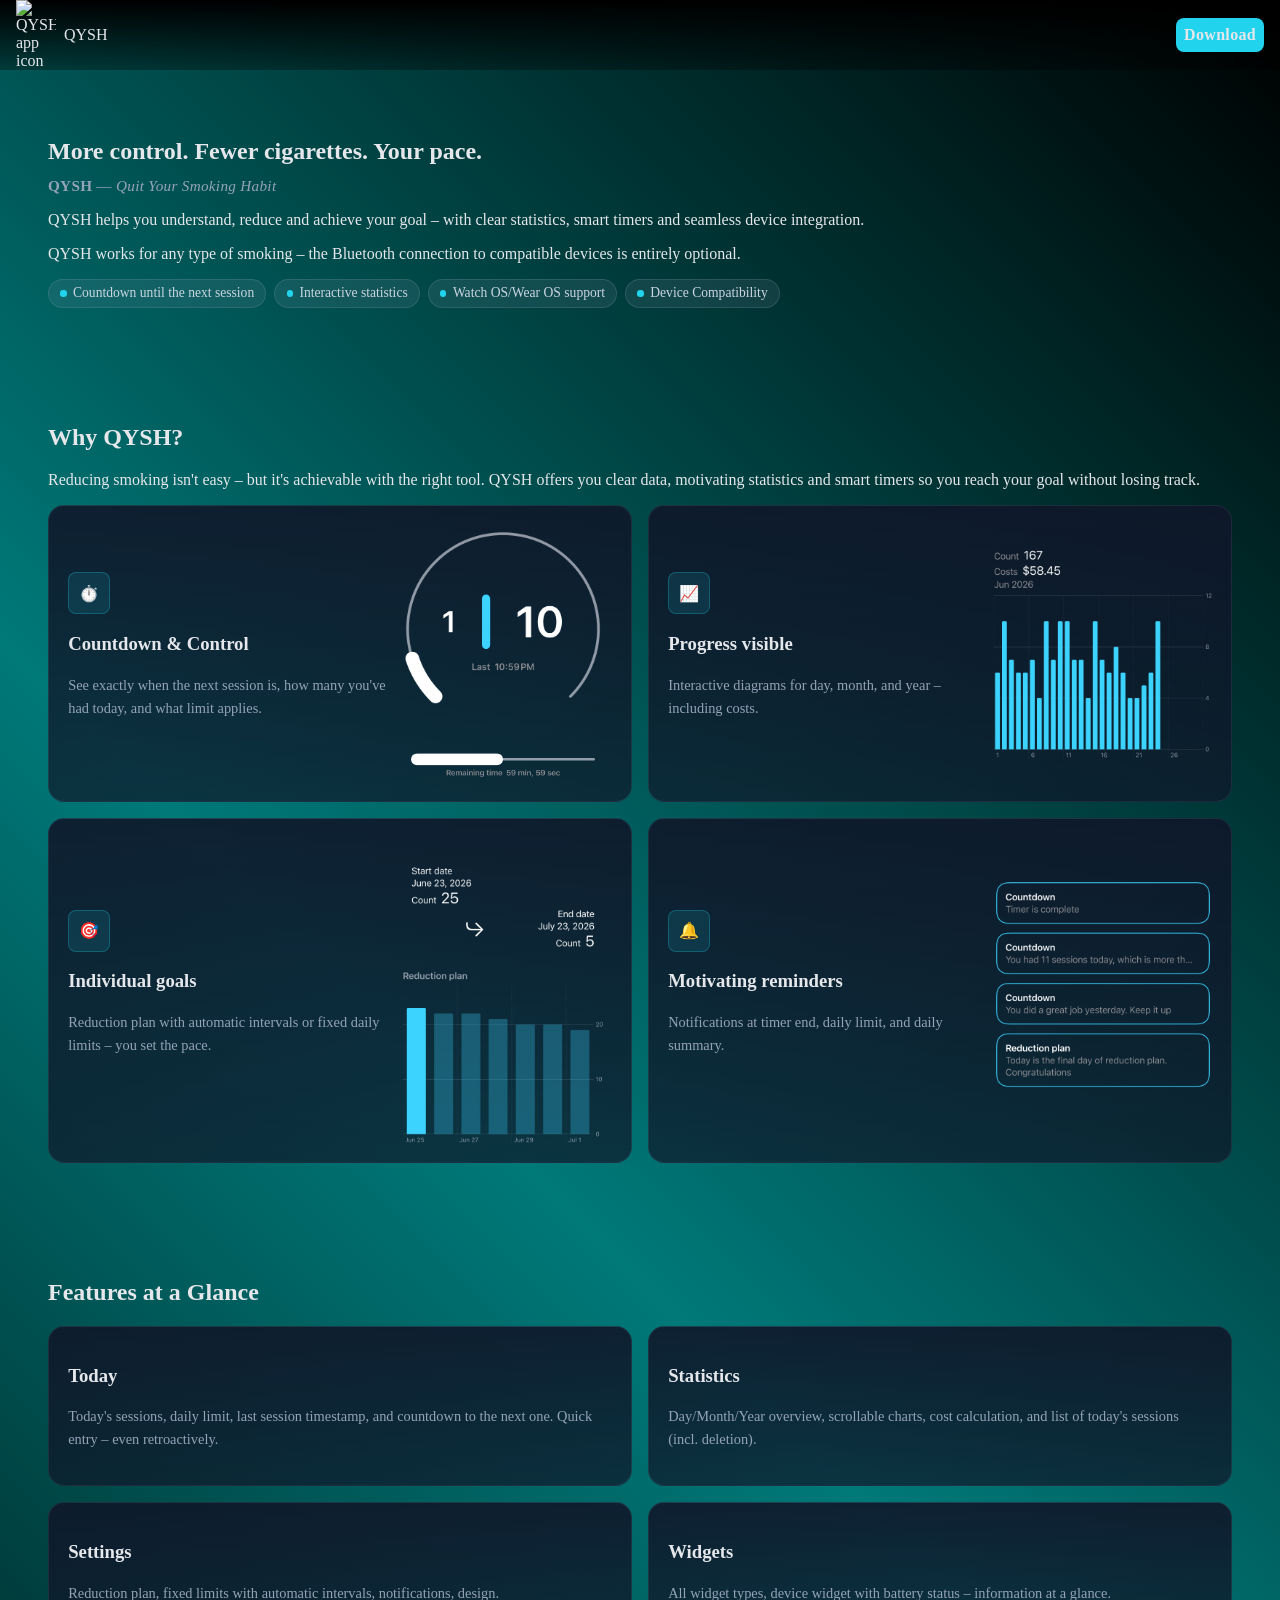
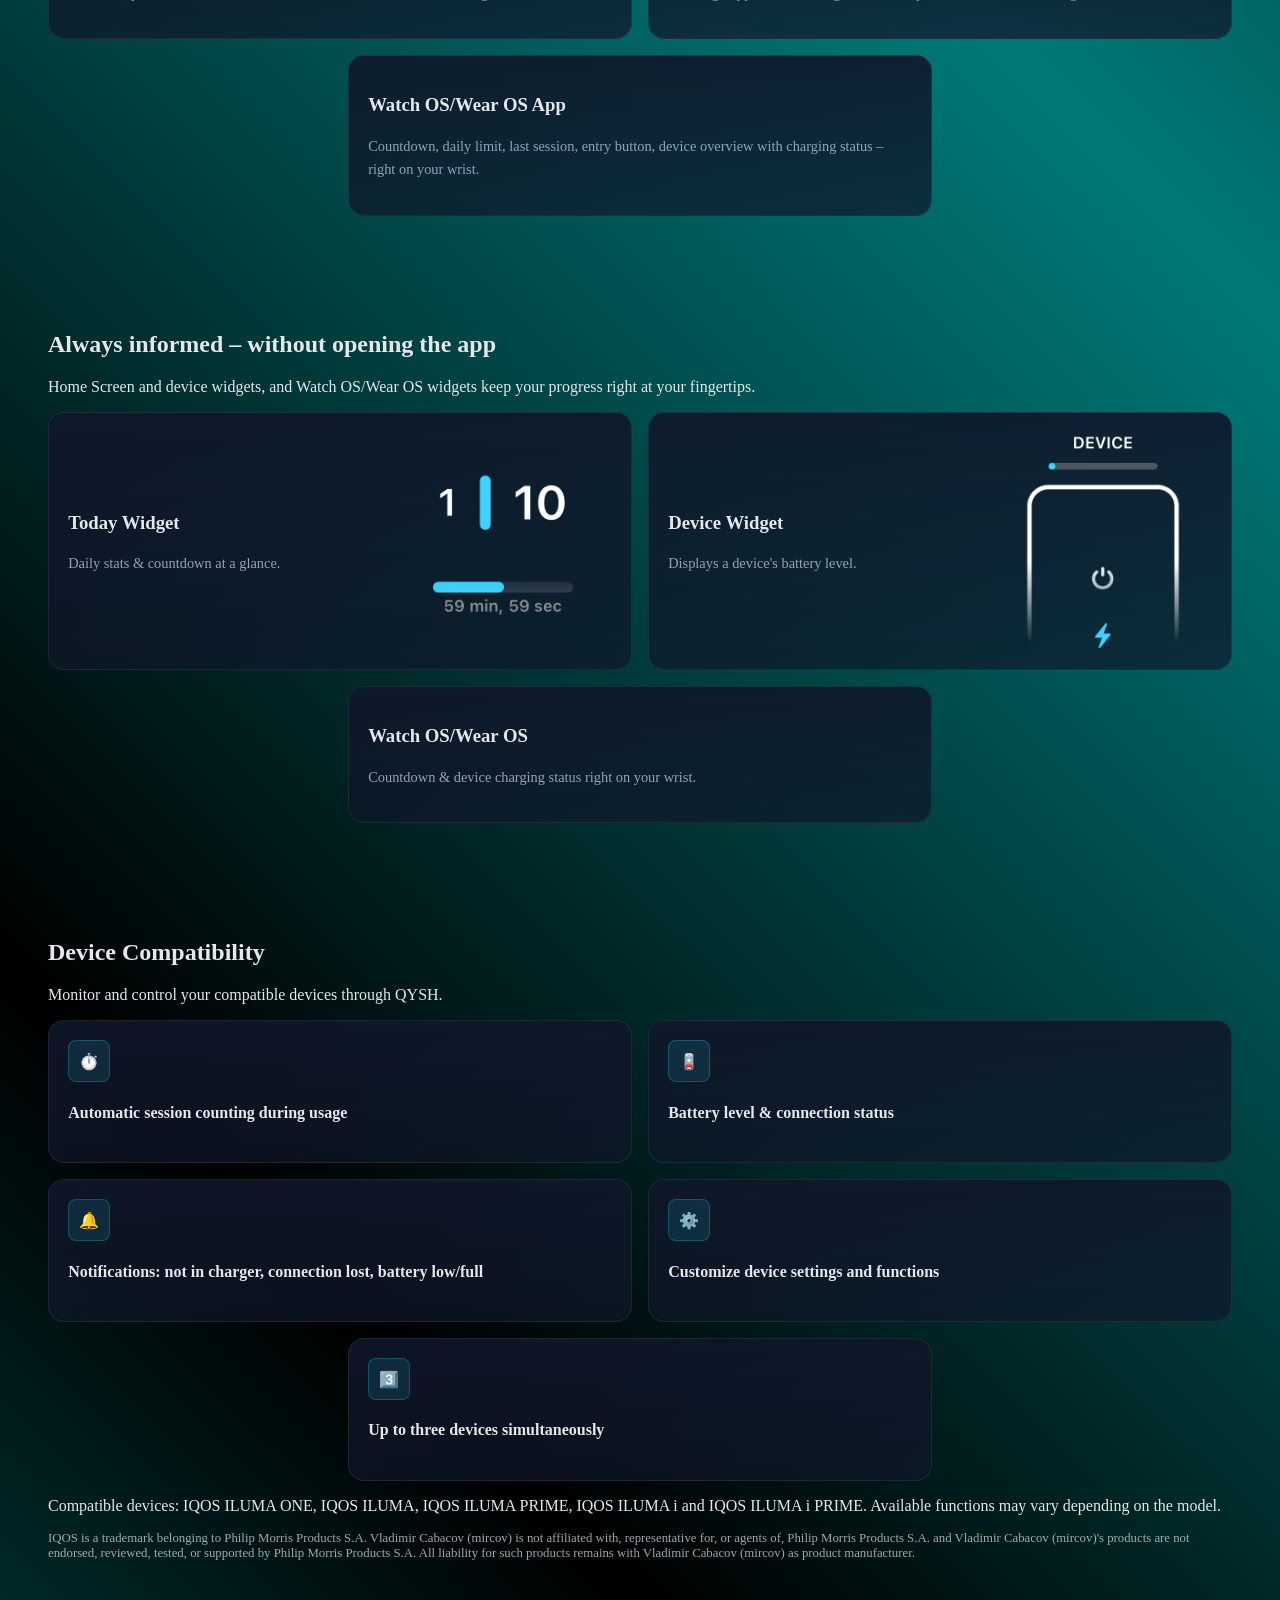
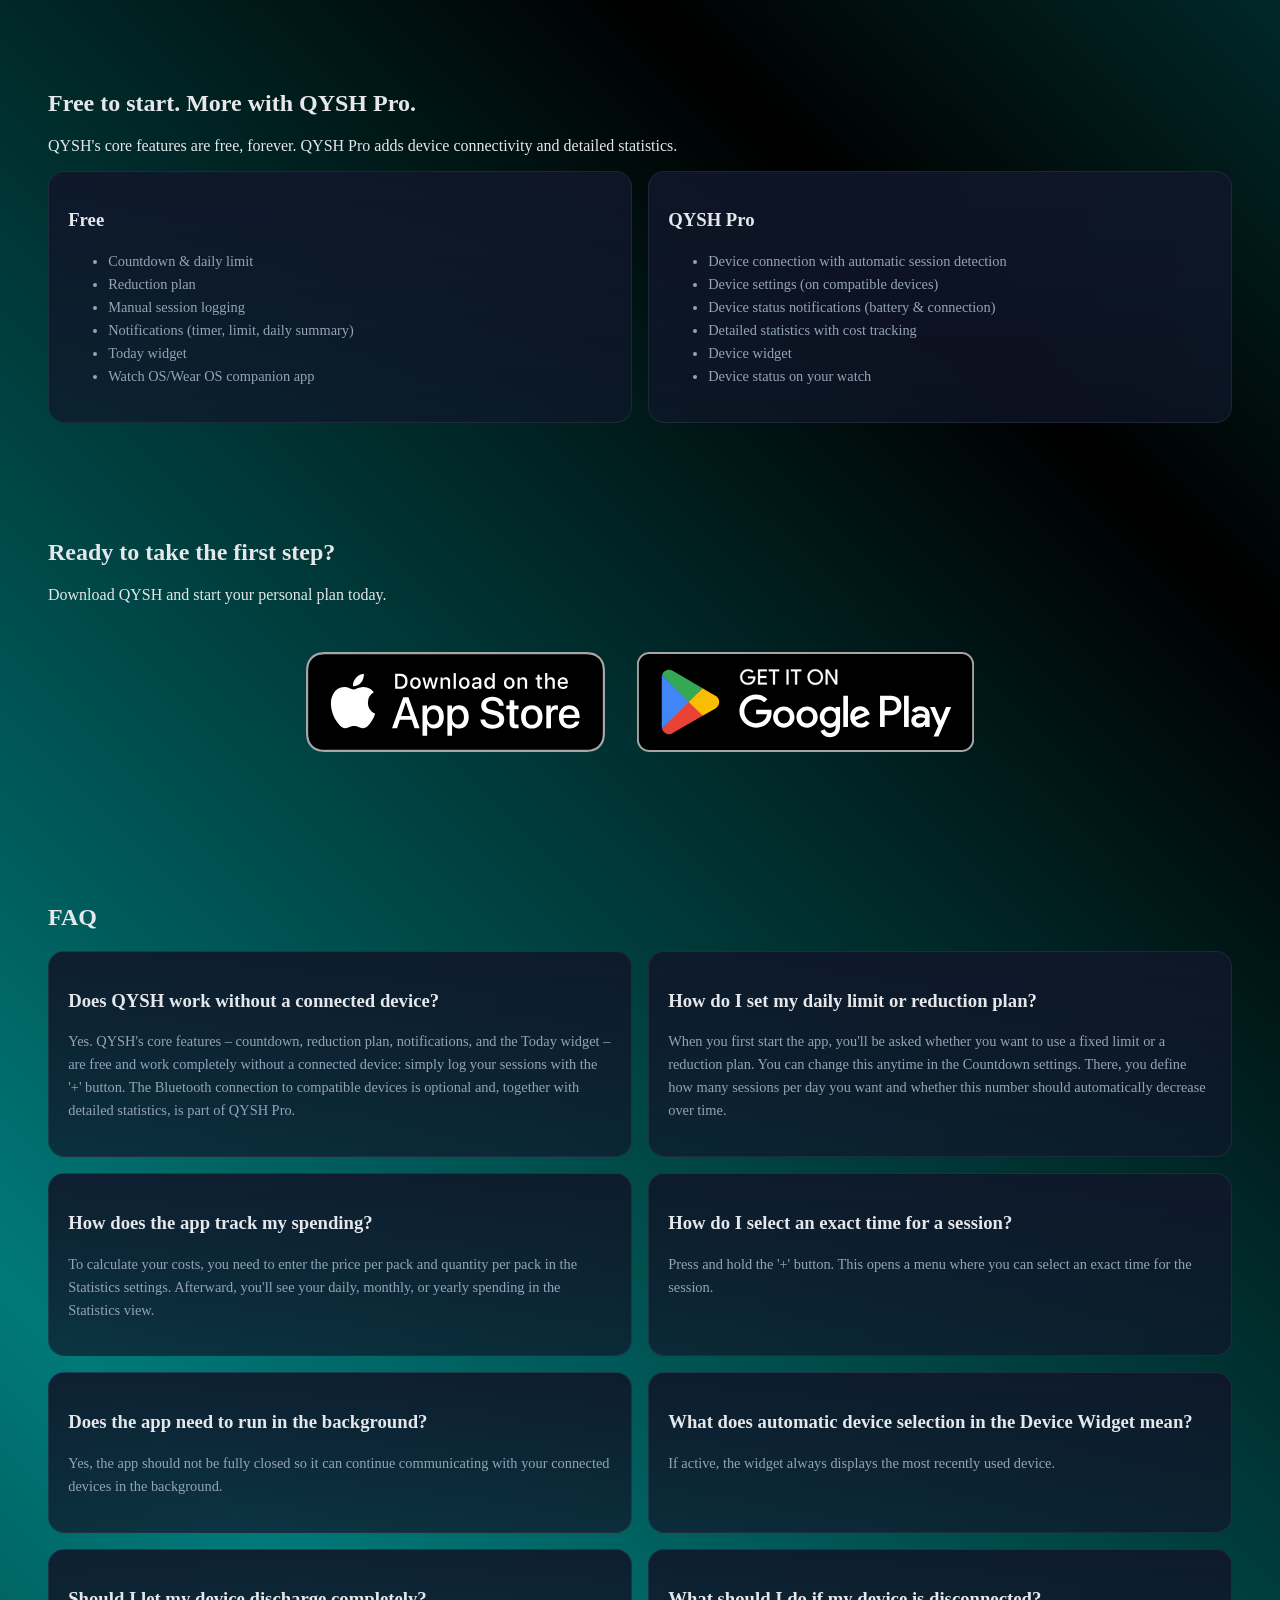
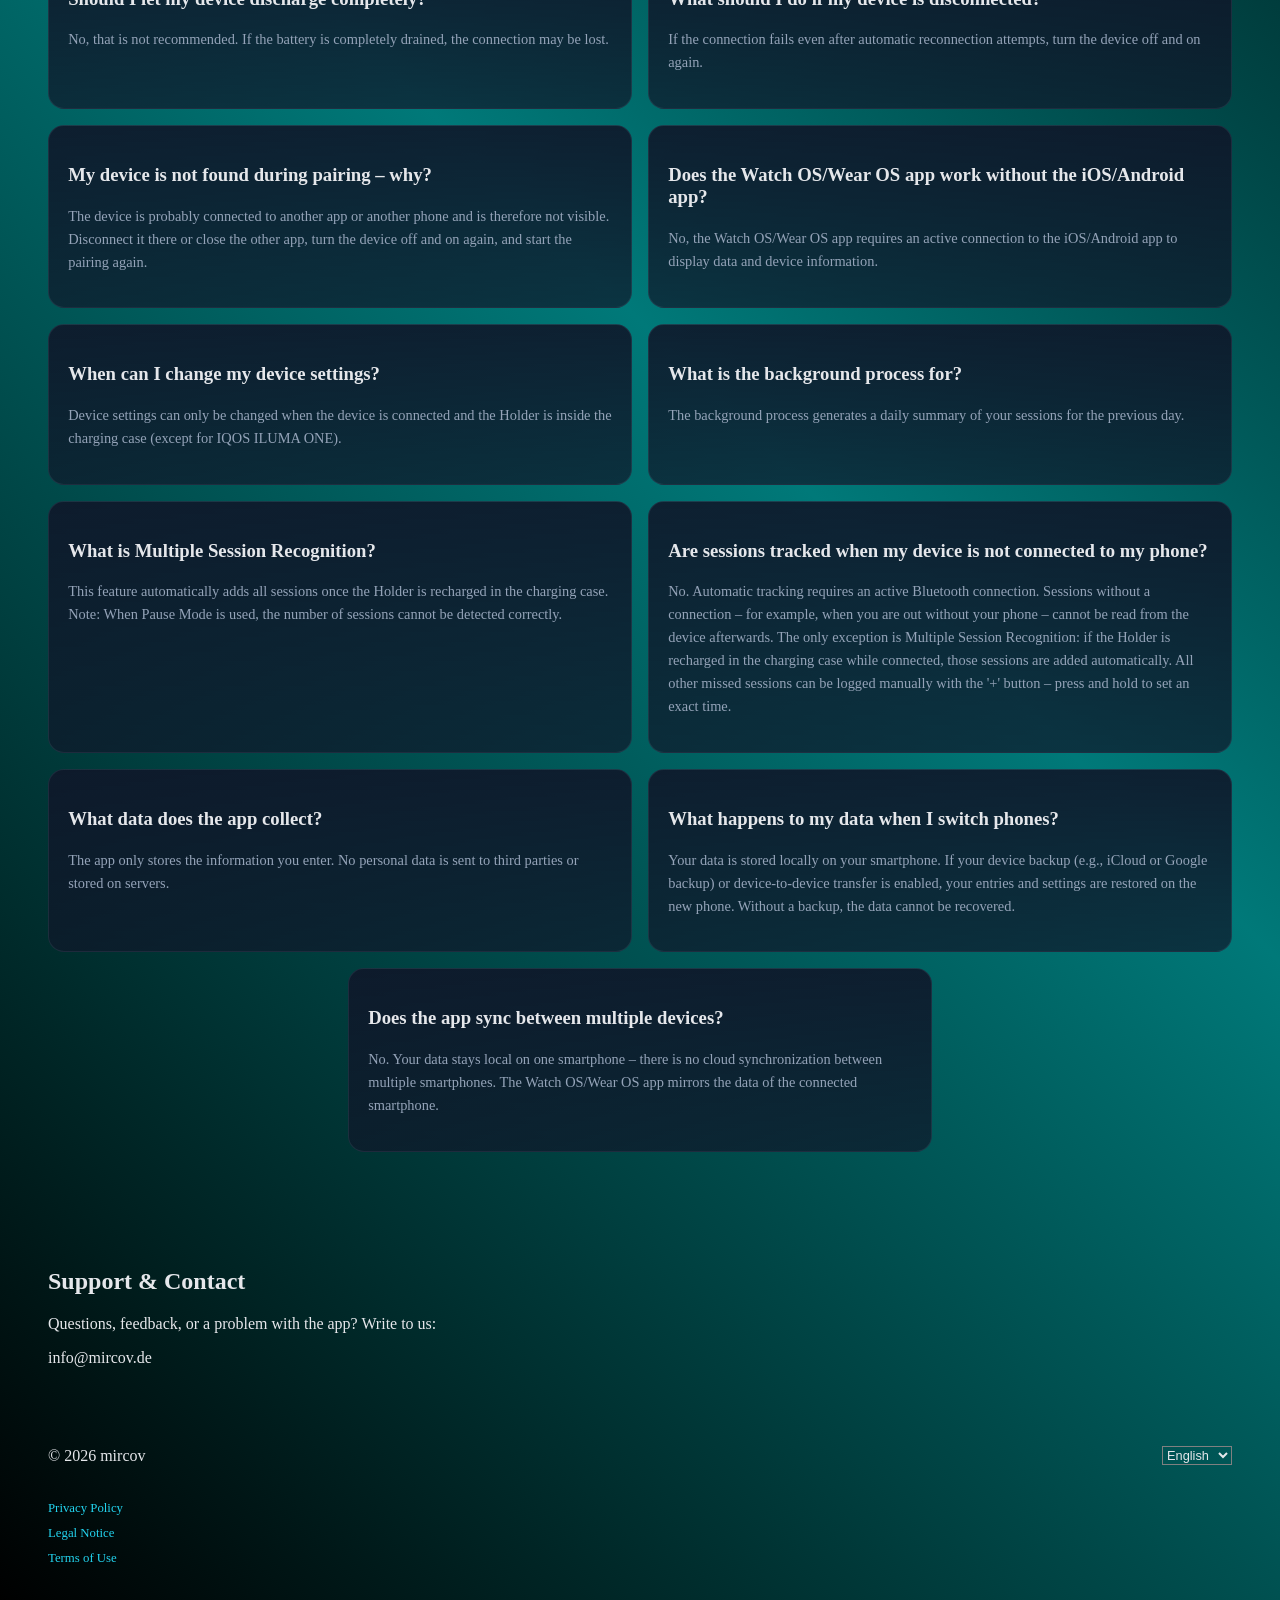
==== commit 40ec8c8c: "Add FAQ item and fix email" ====
--- a/index.html
+++ b/index.html
@@ -171,7 +171,7 @@
             <h4 data-i18n="integration-settings">Customize device settings and functions</h4>
         </div>
         <div class="card">
-            <div class="icon">4️⃣</div>
+            <div class="icon">3️⃣</div>
             <h4 data-i18n="integration-device-count">Up to three devices simultaneously</h4>
         </div>
     </div>
@@ -254,6 +254,10 @@
             <p class="body-text" data-i18n="faq-answer-connection-issue">If the connection fails even after automatic reconnection attempts, turn the device off and on again.</p>
         </div>
         <div class="card">
+            <h3 data-i18n="faq-question-pairing-not-found">My device is not found during pairing – why?</h3>
+            <p class="body-text" data-i18n="faq-answer-pairing-not-found">The device is probably connected to another app or another phone and is therefore not visible. Disconnect it there or close the other app, turn the device off and on again, and start the pairing again.</p>
+        </div>
+        <div class="card">
             <h3 data-i18n="faq-question-watch-companion">Does the Watch OS/Wear OS app work without the iOS/Android app?</h3>
             <p class="body-text" data-i18n="faq-answer-watch-companion">No, the Watch OS/Wear OS app requires an active connection to the iOS/Android app to display data and device information.</p>
         </div>
@@ -291,7 +295,7 @@
 <section id="support">
     <h1 data-i18n="support-title">Support & Contact</h1>
     <p data-i18n="support-description">Questions, feedback, or a problem with the app? Write to us:</p>
-    <a href="mailto:info@mircov.com">info@mircov.com</a>
+    <a href="mailto:info@mircov.de">info@mircov.de</a>
 </section>
 
 <div class="footer">
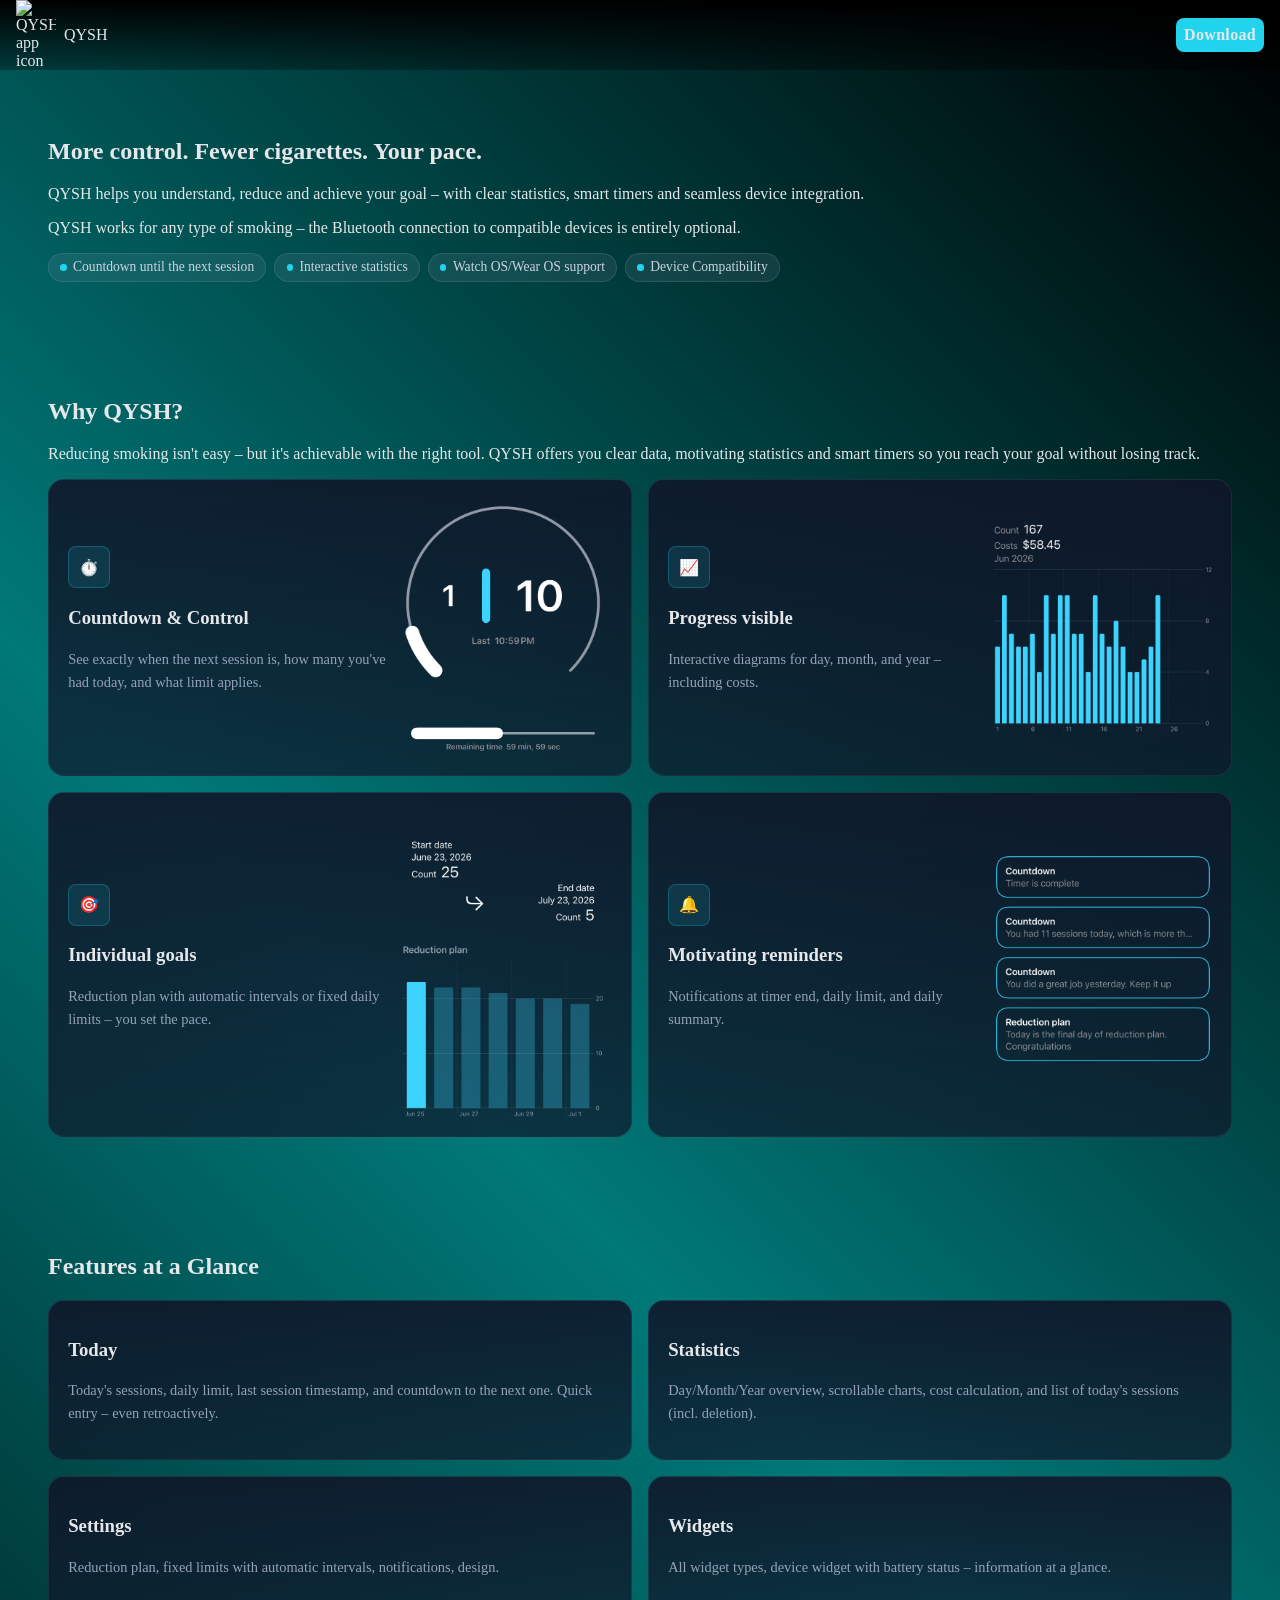
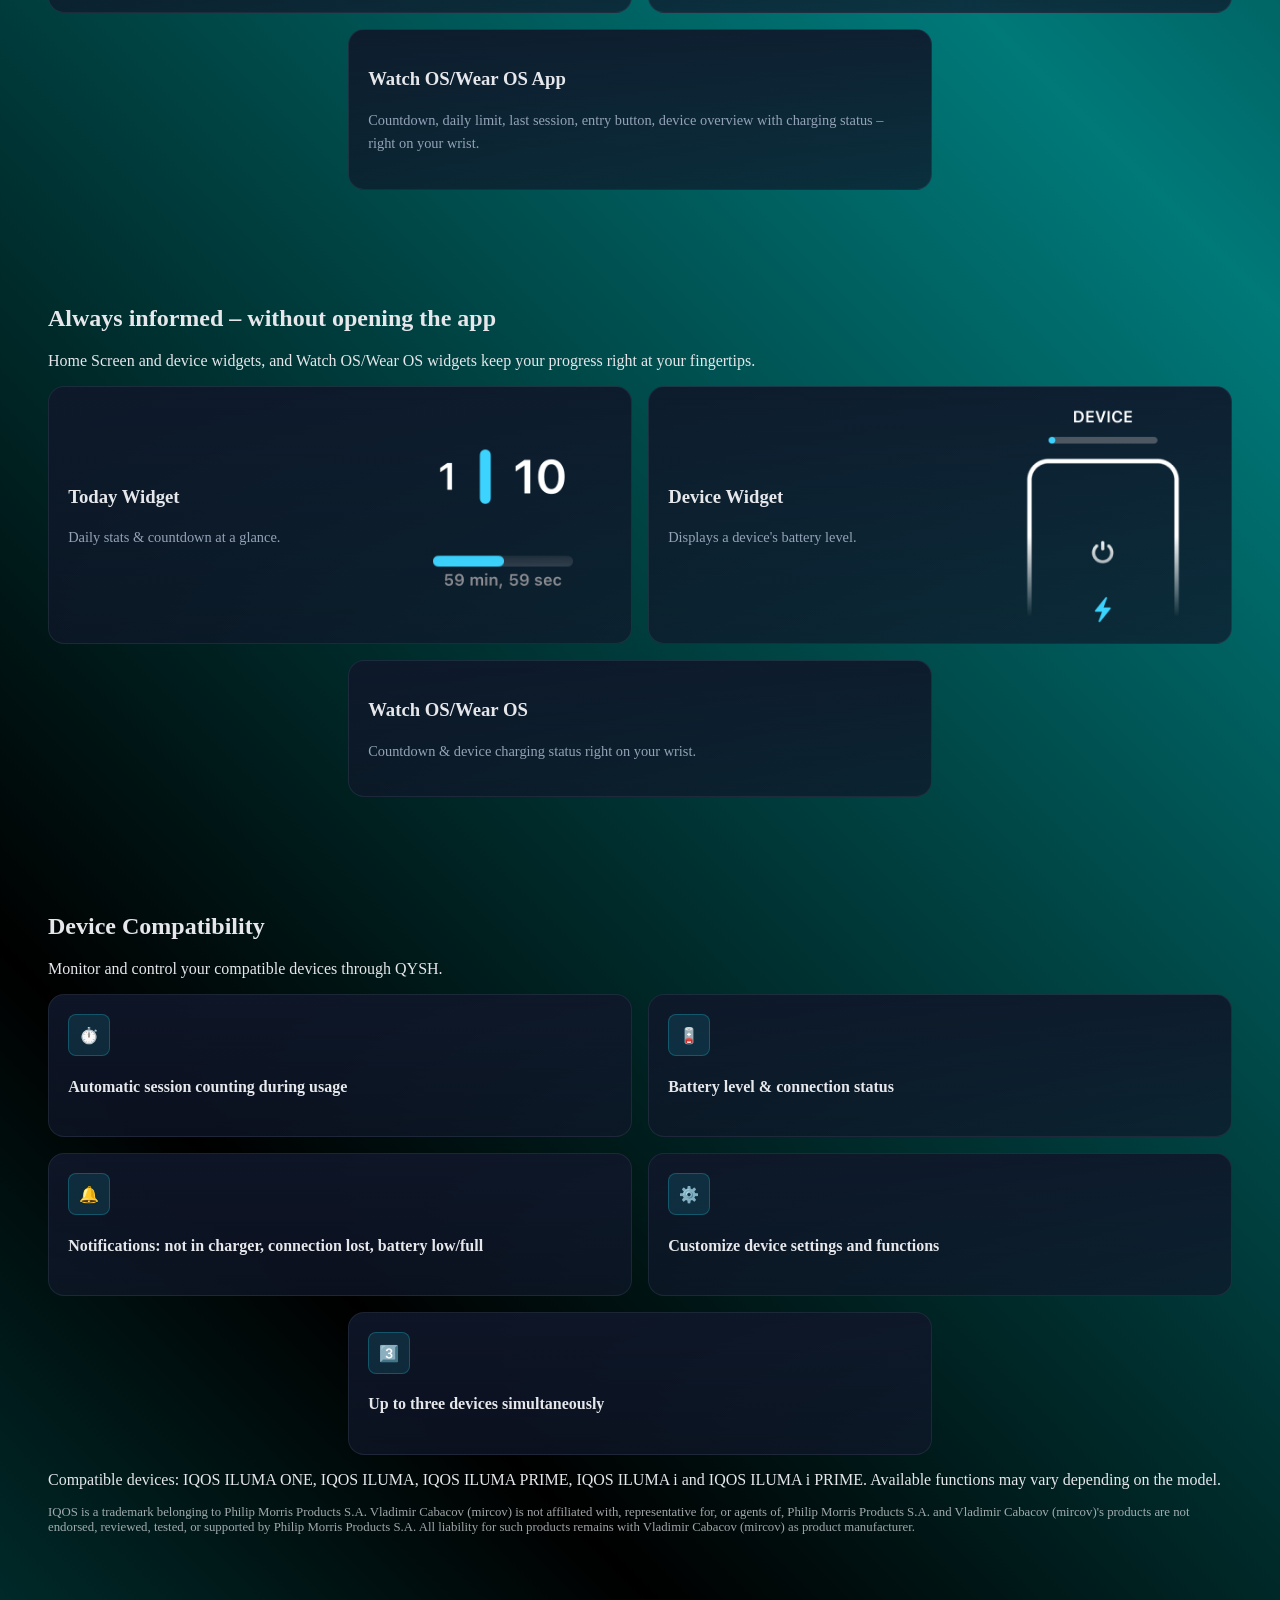
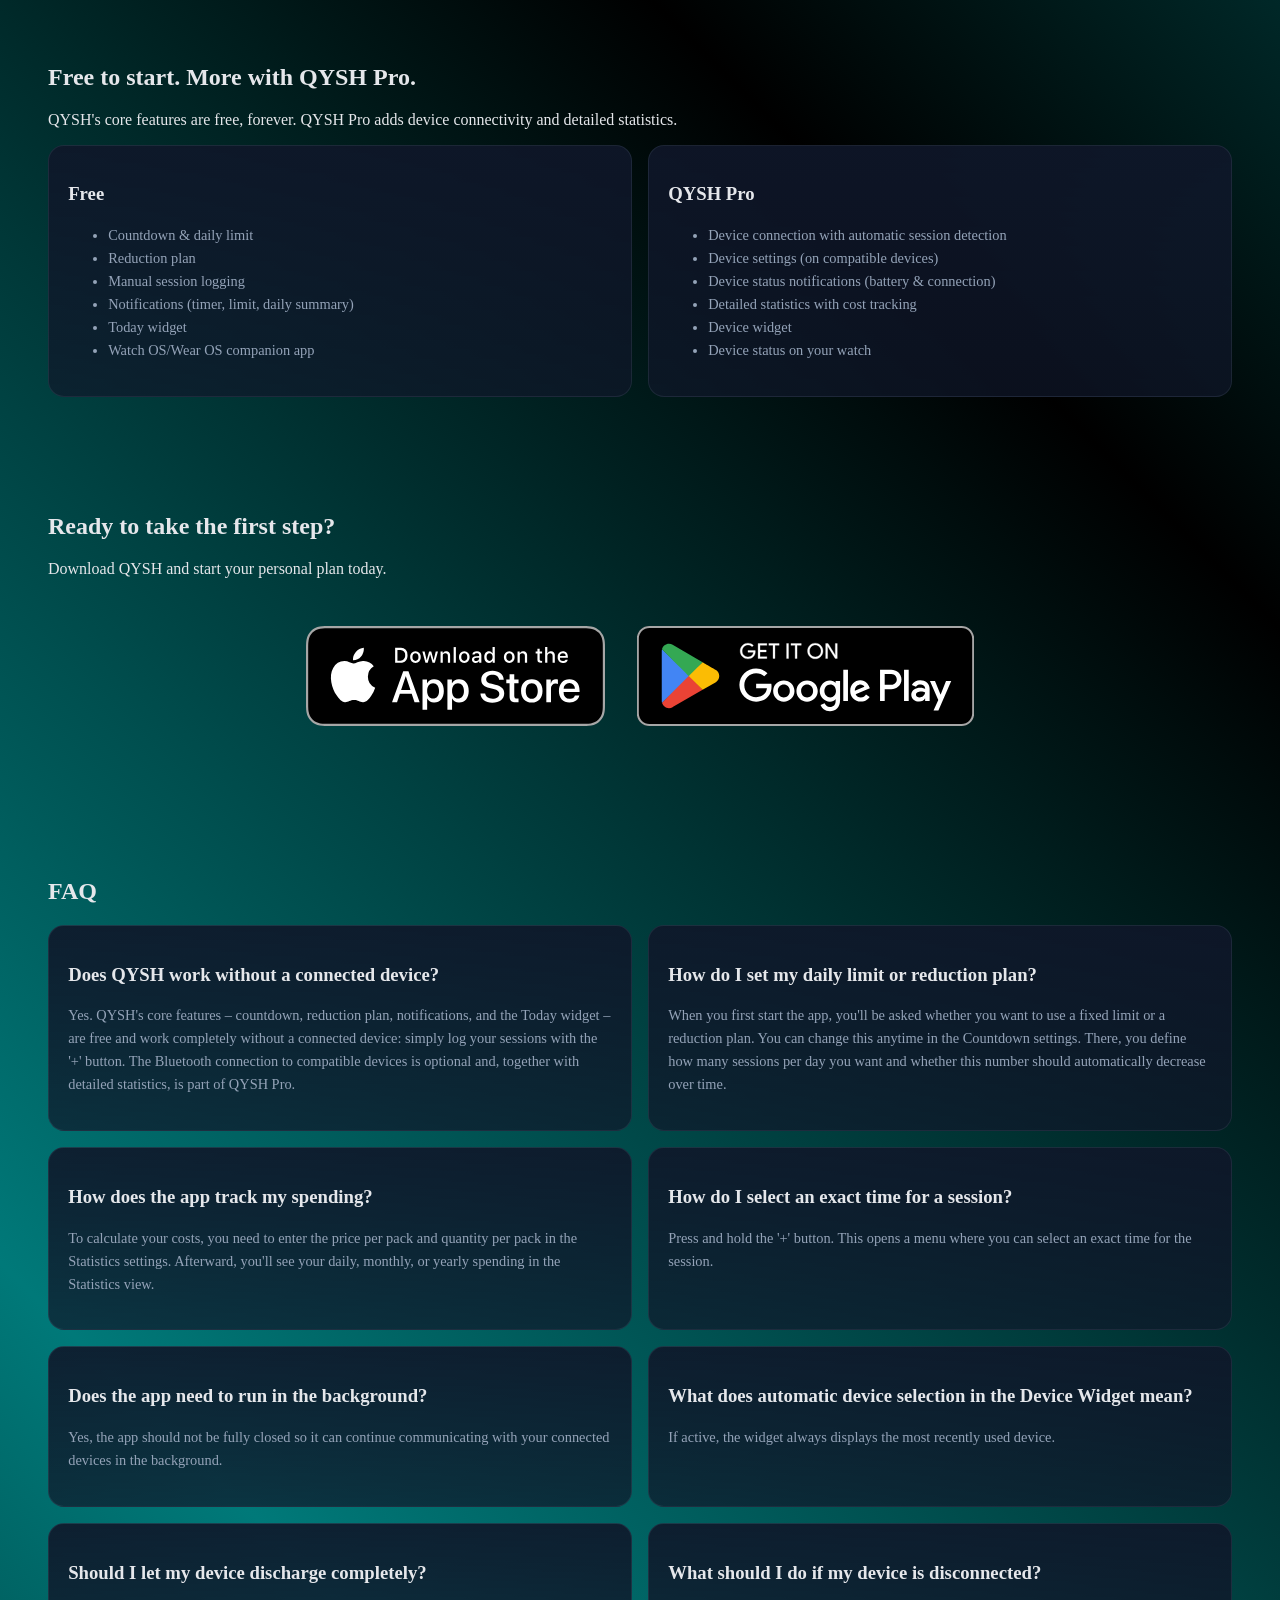
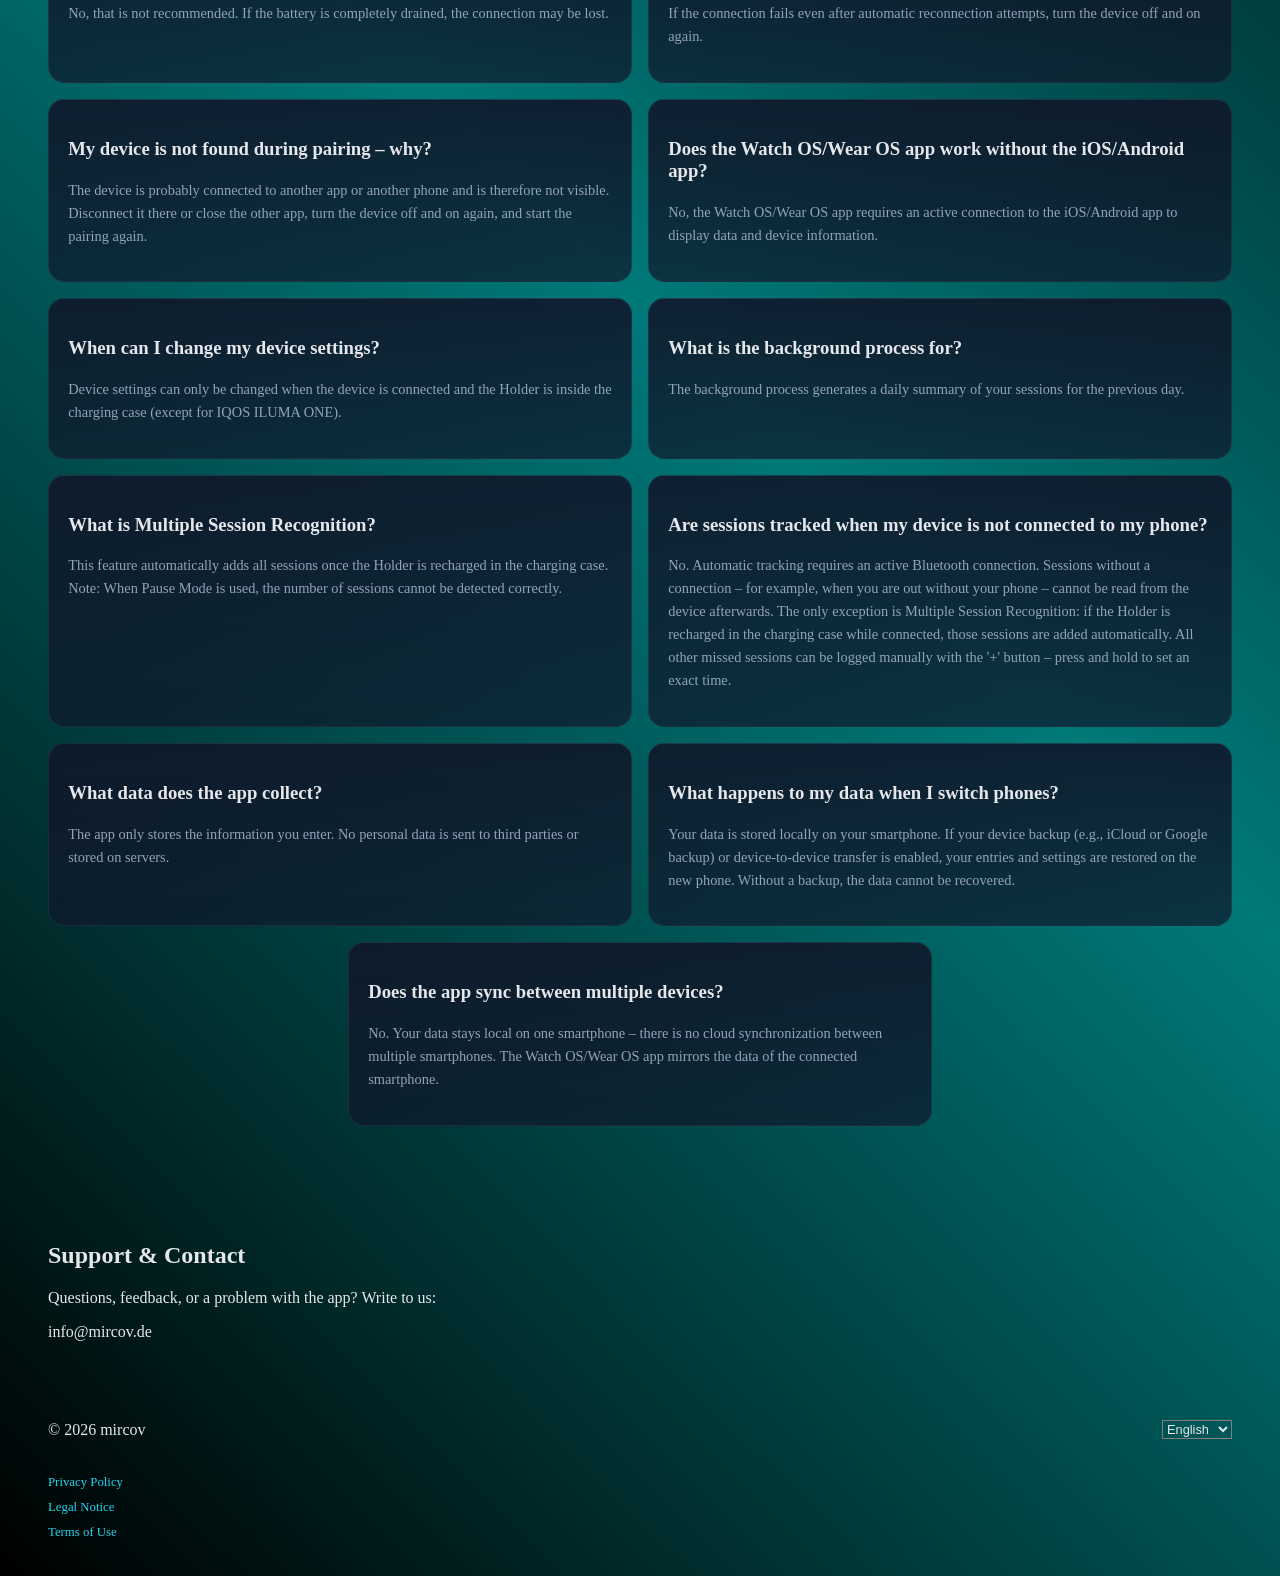
==== commit c622b9fb: "Remove qysh name meaning" ====
--- a/index.html
+++ b/index.html
@@ -34,7 +34,6 @@
 
 <section id="main">
     <h1 data-i18n="main-title">More control. Fewer cigarettes. Your pace.</h1>
-    <p class="name-meaning"><strong>QYSH</strong> — <em>Quit Your Smoking Habit</em></p>
     <p data-i18n="main-app-description">QYSH helps you understand, reduce and achieve your goal – with clear statistics, smart timers and seamless device integration.</p>
     <p data-i18n="main-optional-note">QYSH works for any type of smoking – the Bluetooth connection to compatible devices is entirely optional.</p>
 
--- a/style.css
+++ b/style.css
@@ -19,17 +19,6 @@
     color: var(--primary-text-color);
 }
 
-.name-meaning {
-    margin-top: -0.5rem;
-    font-size: 0.95rem;
-    letter-spacing: 0.02em;
-    color: #94a3b8;
-}
-
-.name-meaning strong {
-    font-weight: 600;
-}
-
 .navbar {
     position: sticky;
     top: 0;
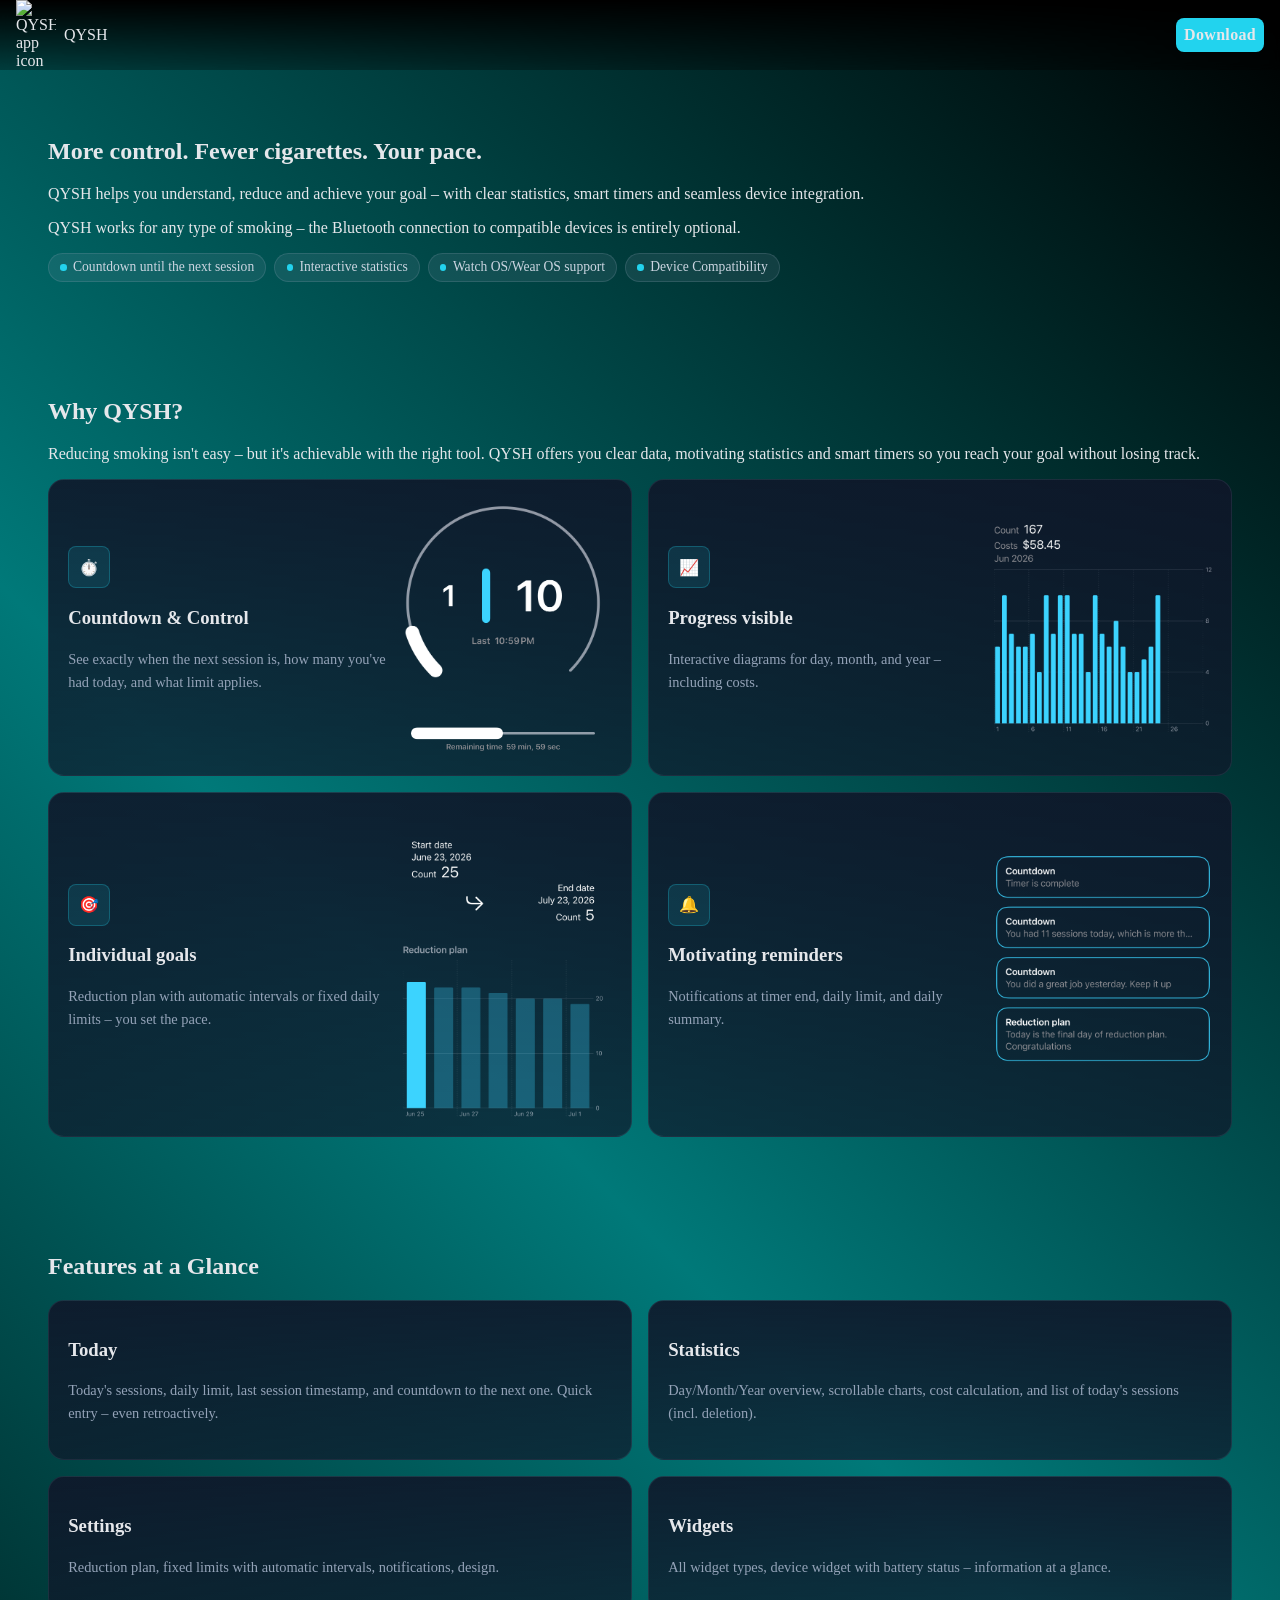
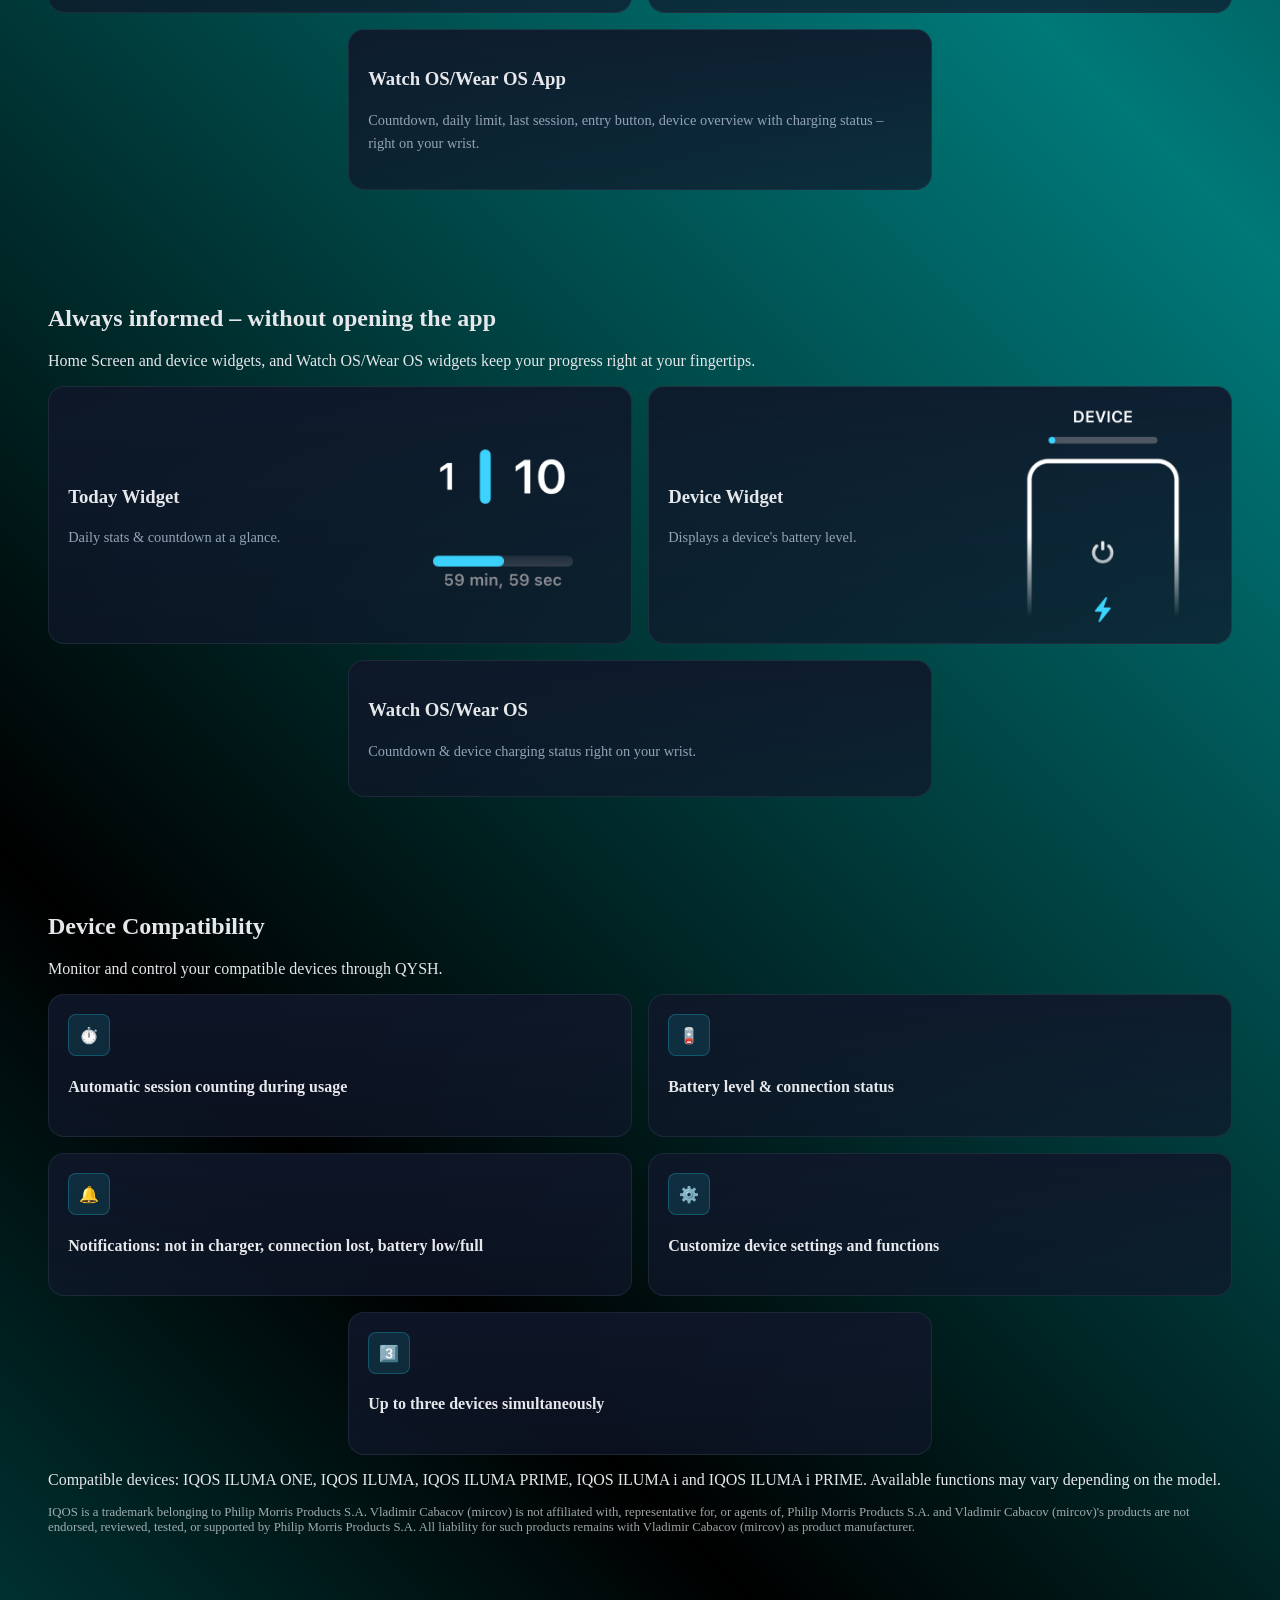
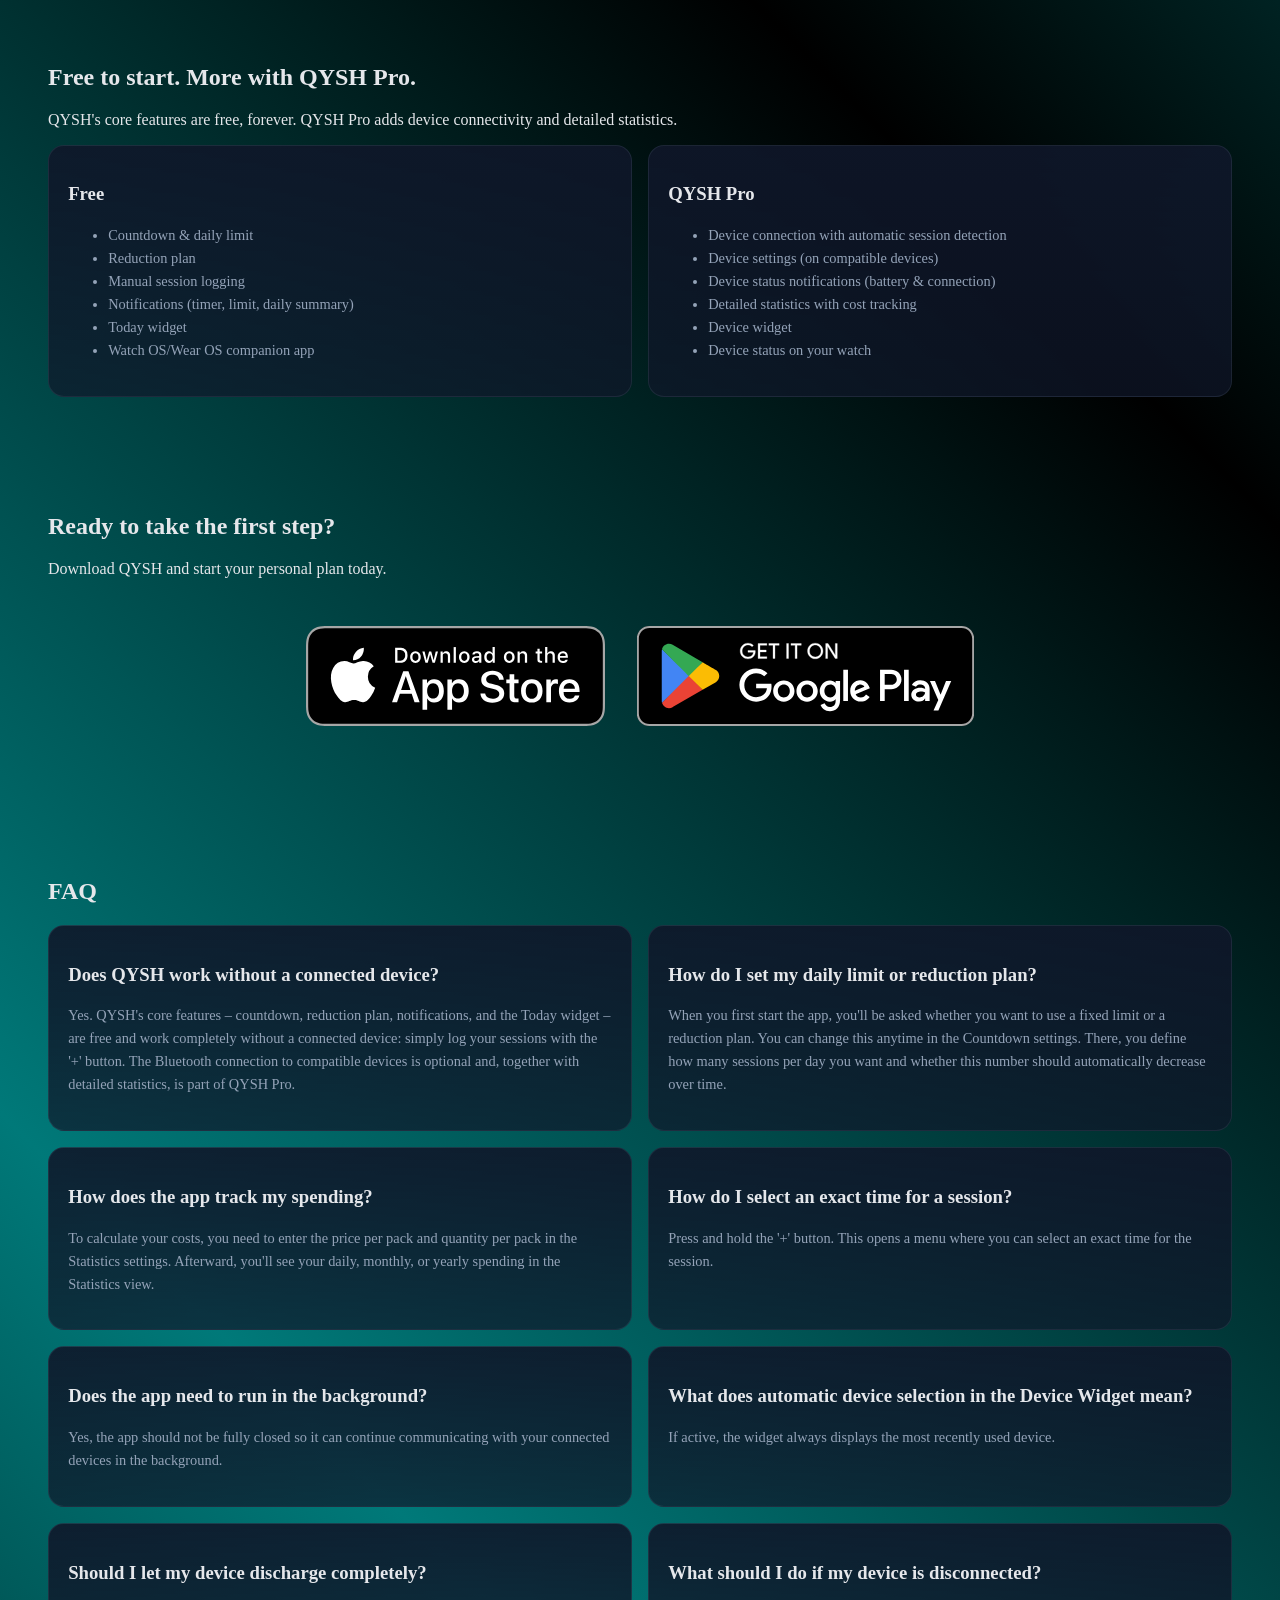
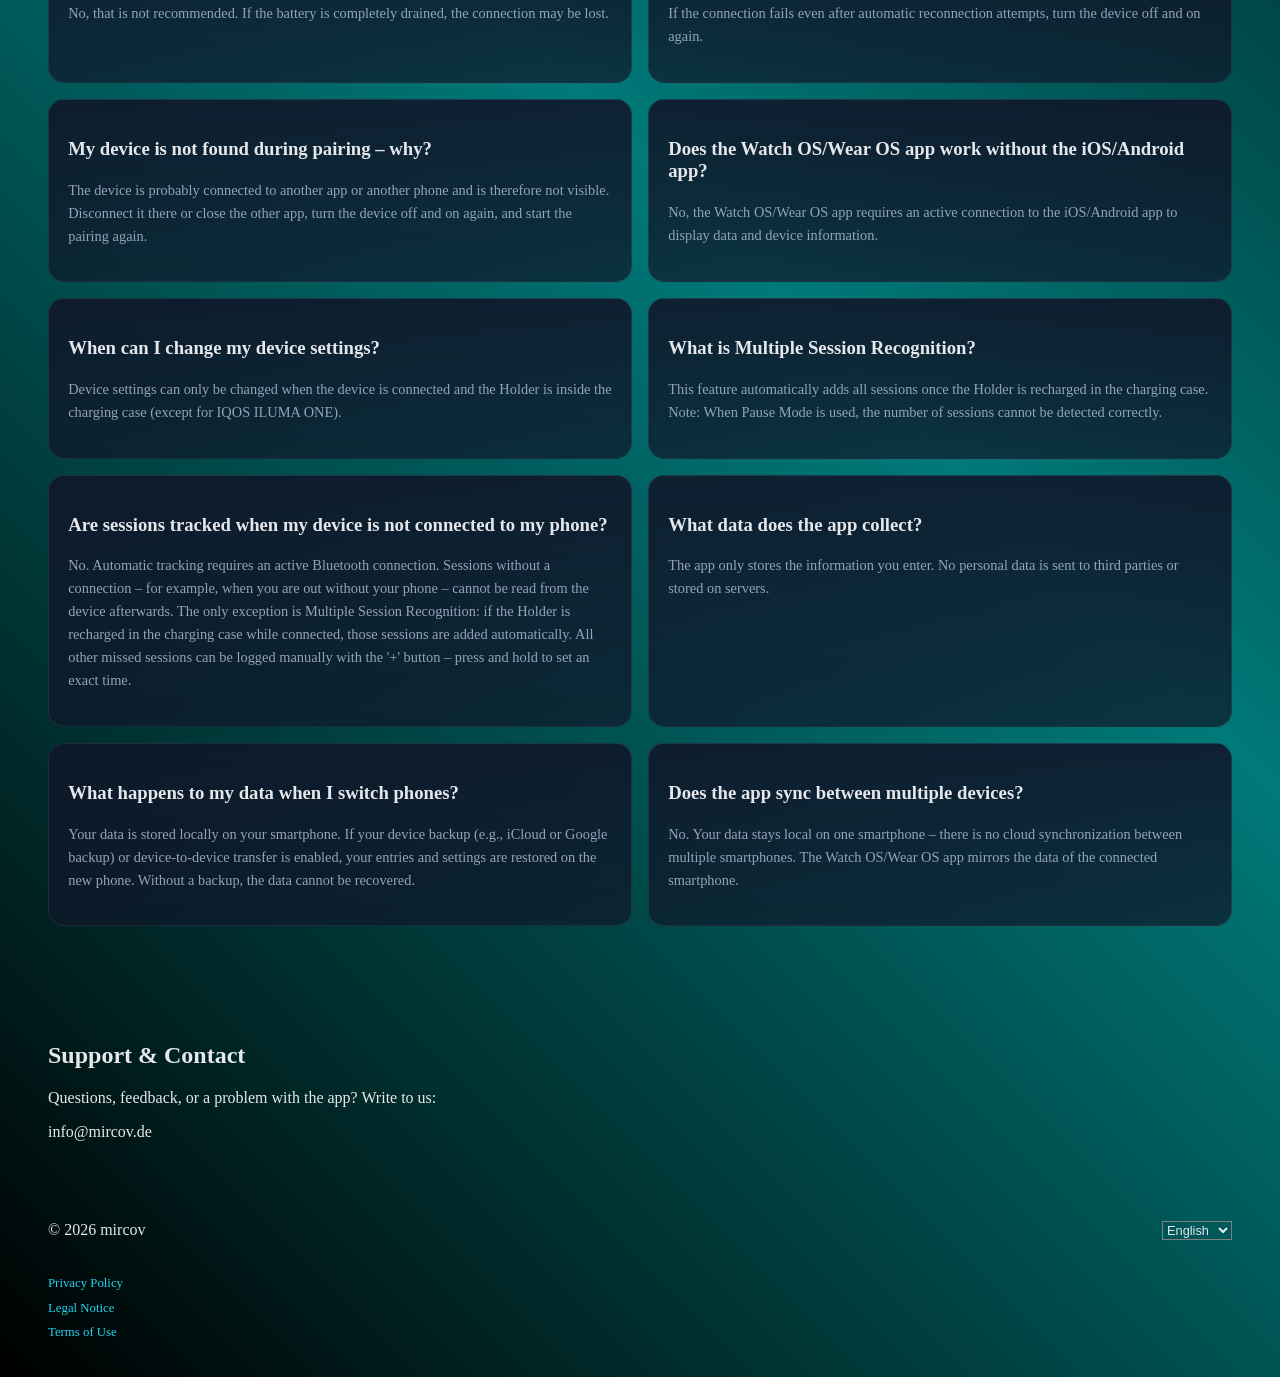
==== commit 1911d57f: "Remove info about background task" ====
--- a/index.html
+++ b/index.html
@@ -265,10 +265,6 @@
             <p class="body-text" data-i18n="faq-answer-device-settings">Device settings can only be changed when the device is connected and the Holder is inside the charging case (except for IQOS ILUMA ONE).</p>
         </div>
         <div class="card">
-            <h3 data-i18n="faq-question-background-task">What is the background process for?</h3>
-            <p class="body-text" data-i18n="faq-answer-background-task">The background process generates a daily summary of your sessions for the previous day.</p>
-        </div>
-        <div class="card">
             <h3 data-i18n="faq-question-multiple-session-recognition">What is Multiple Session Recognition?</h3>
             <p class="body-text" data-i18n="faq-answer-multiple-session-recognition">This feature automatically adds all sessions once the Holder is recharged in the charging case. Note: When Pause Mode is used, the number of sessions cannot be detected correctly.</p>
         </div>
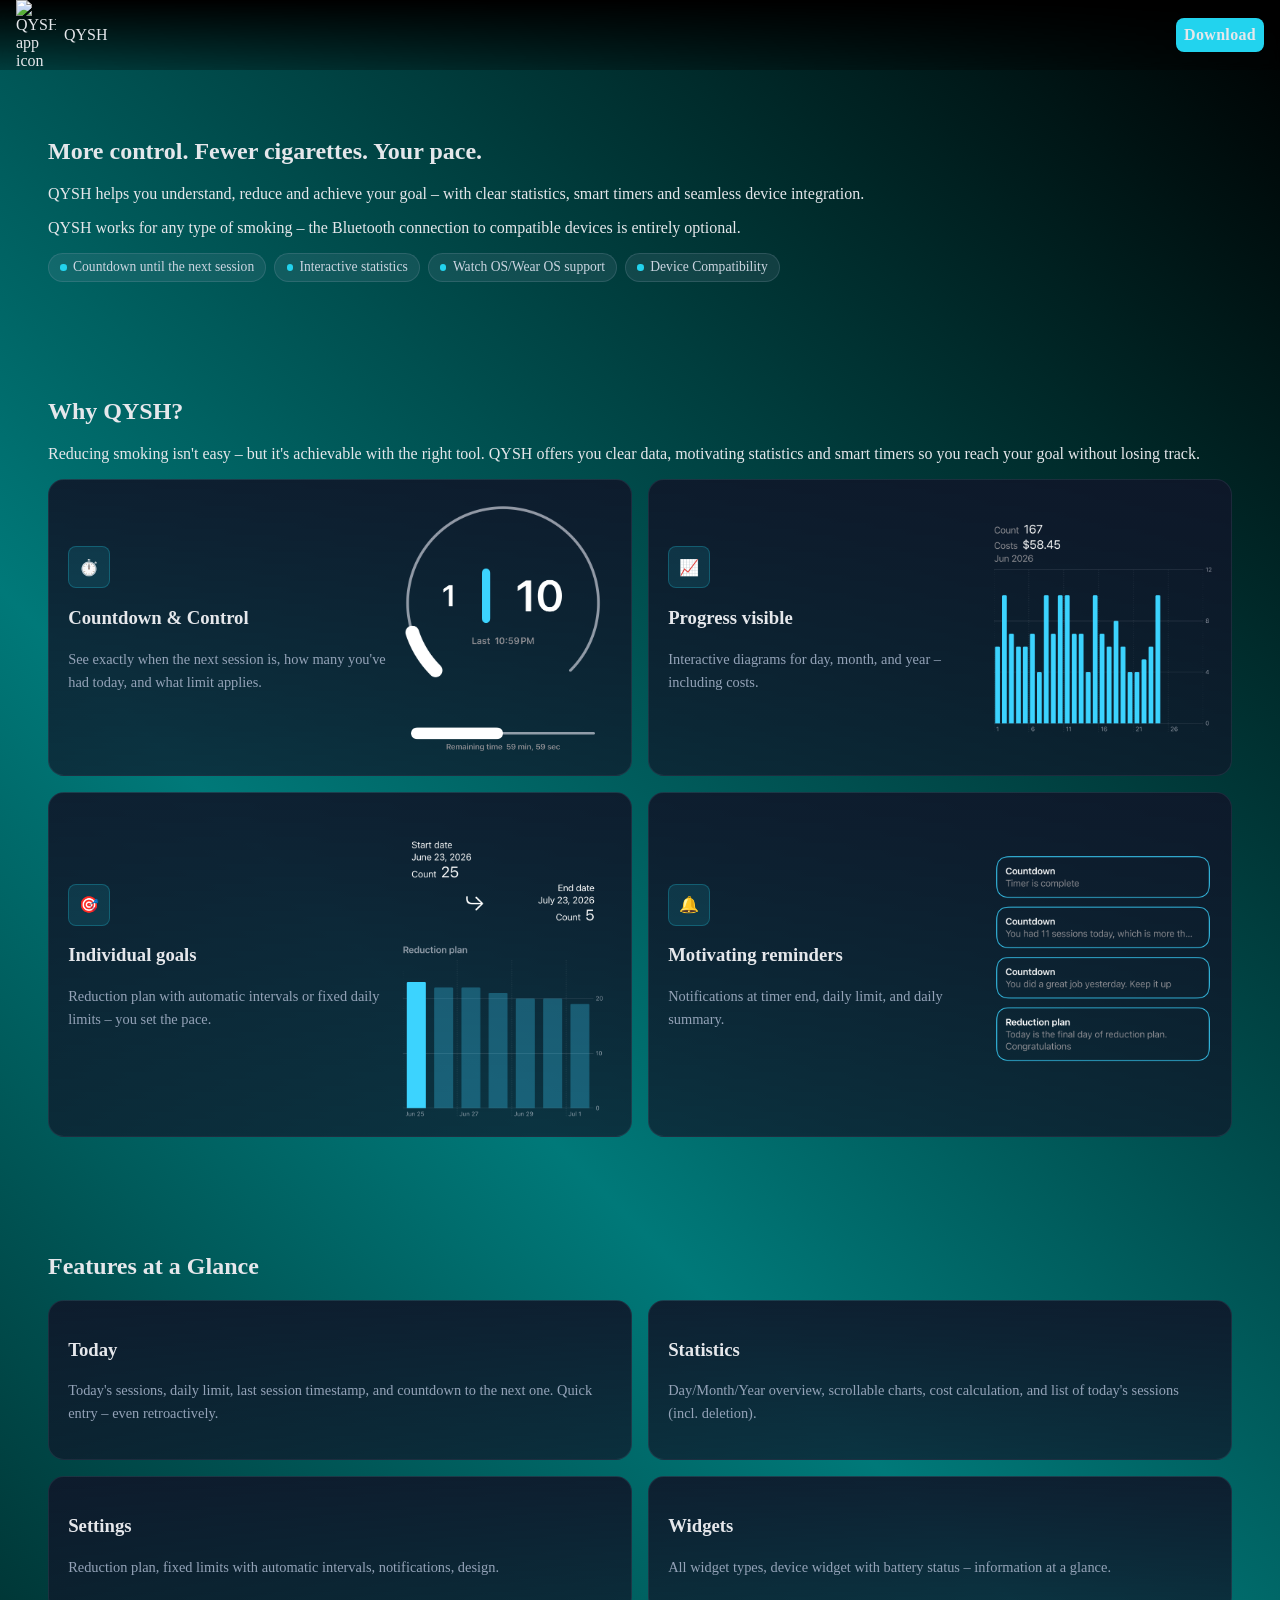
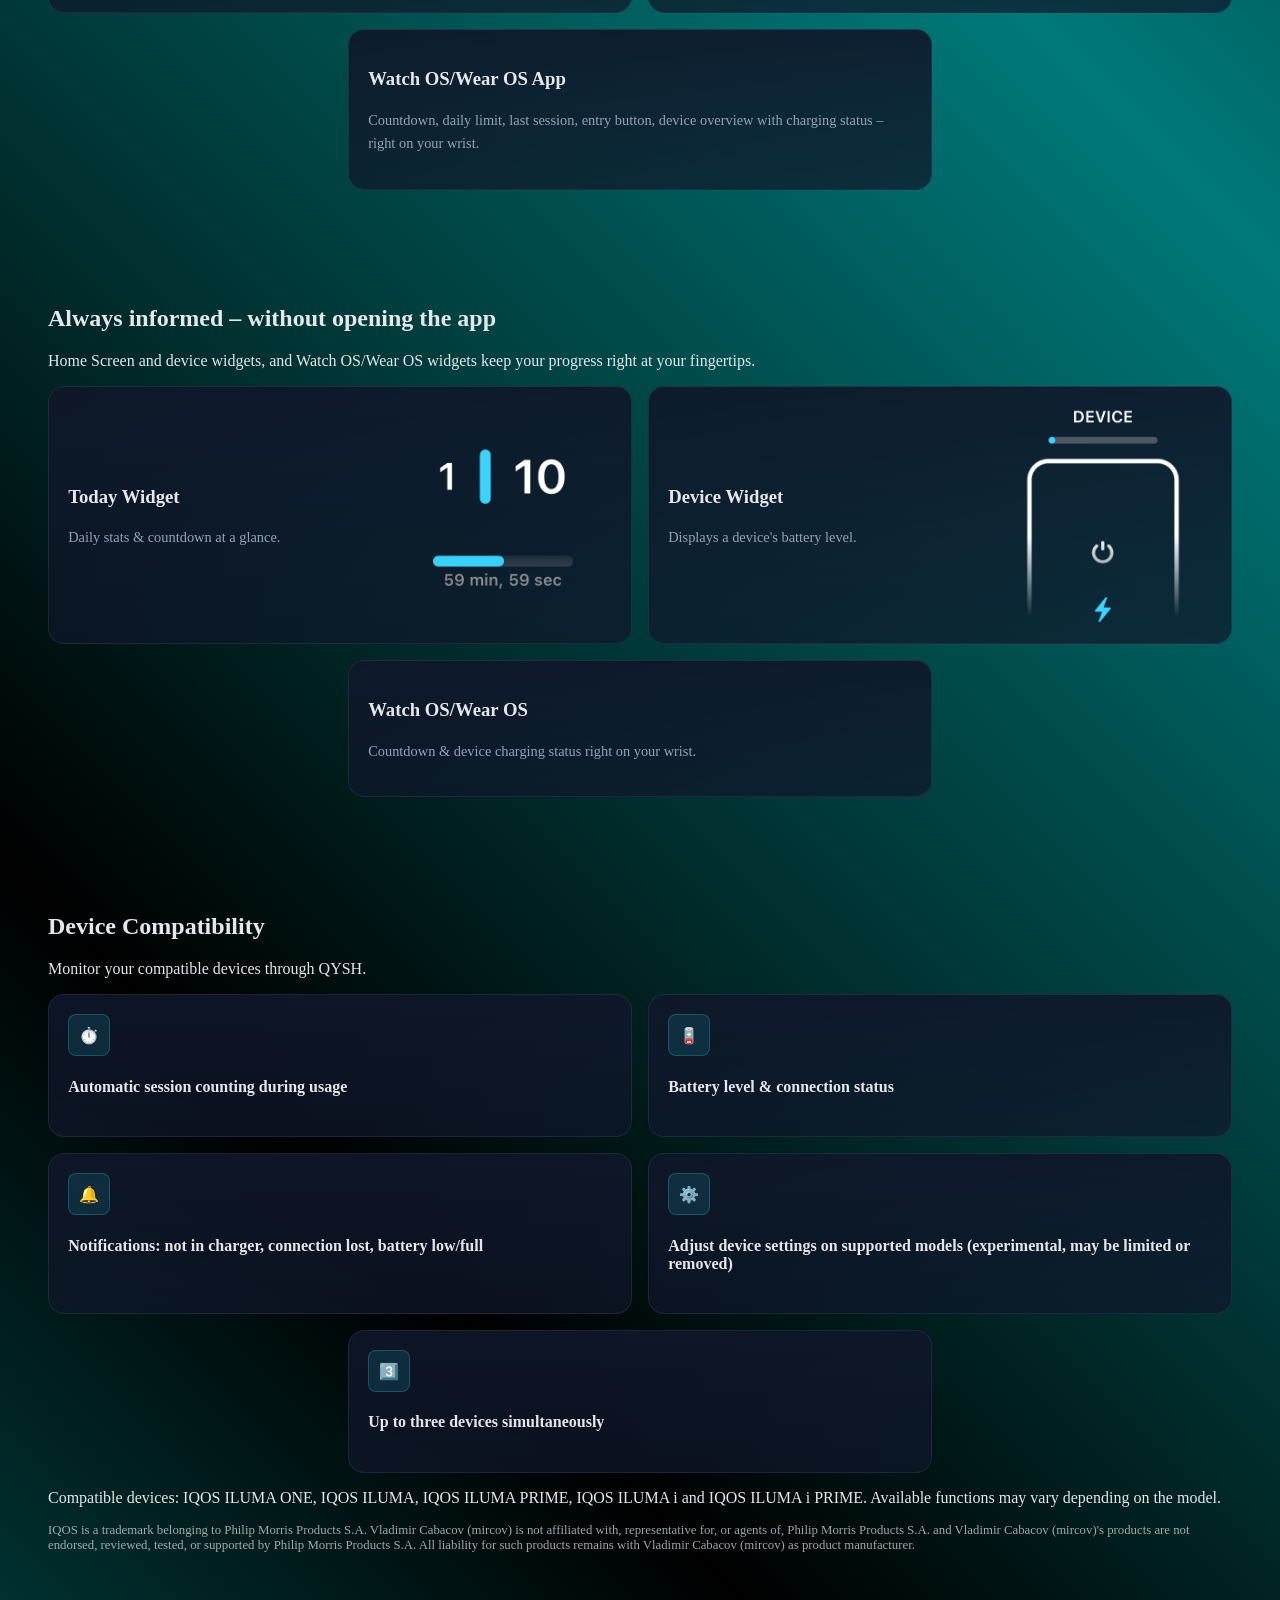
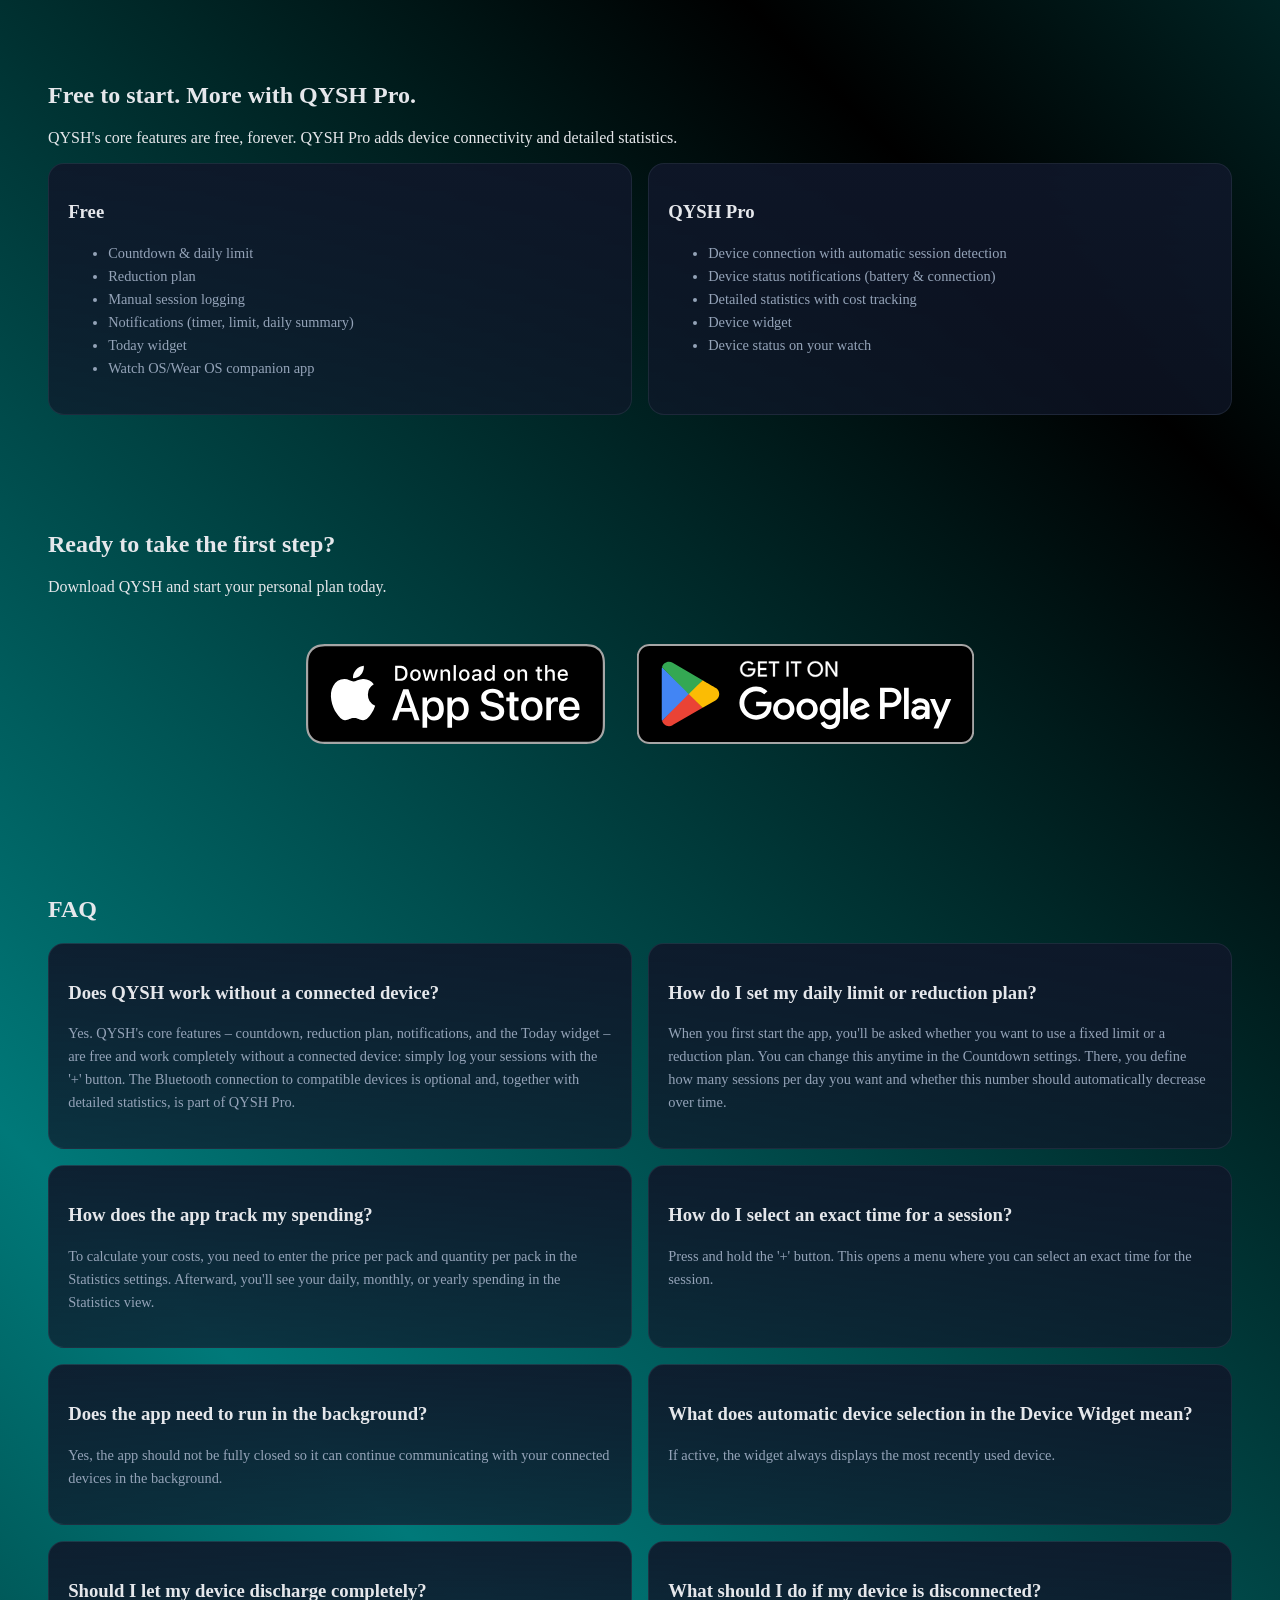
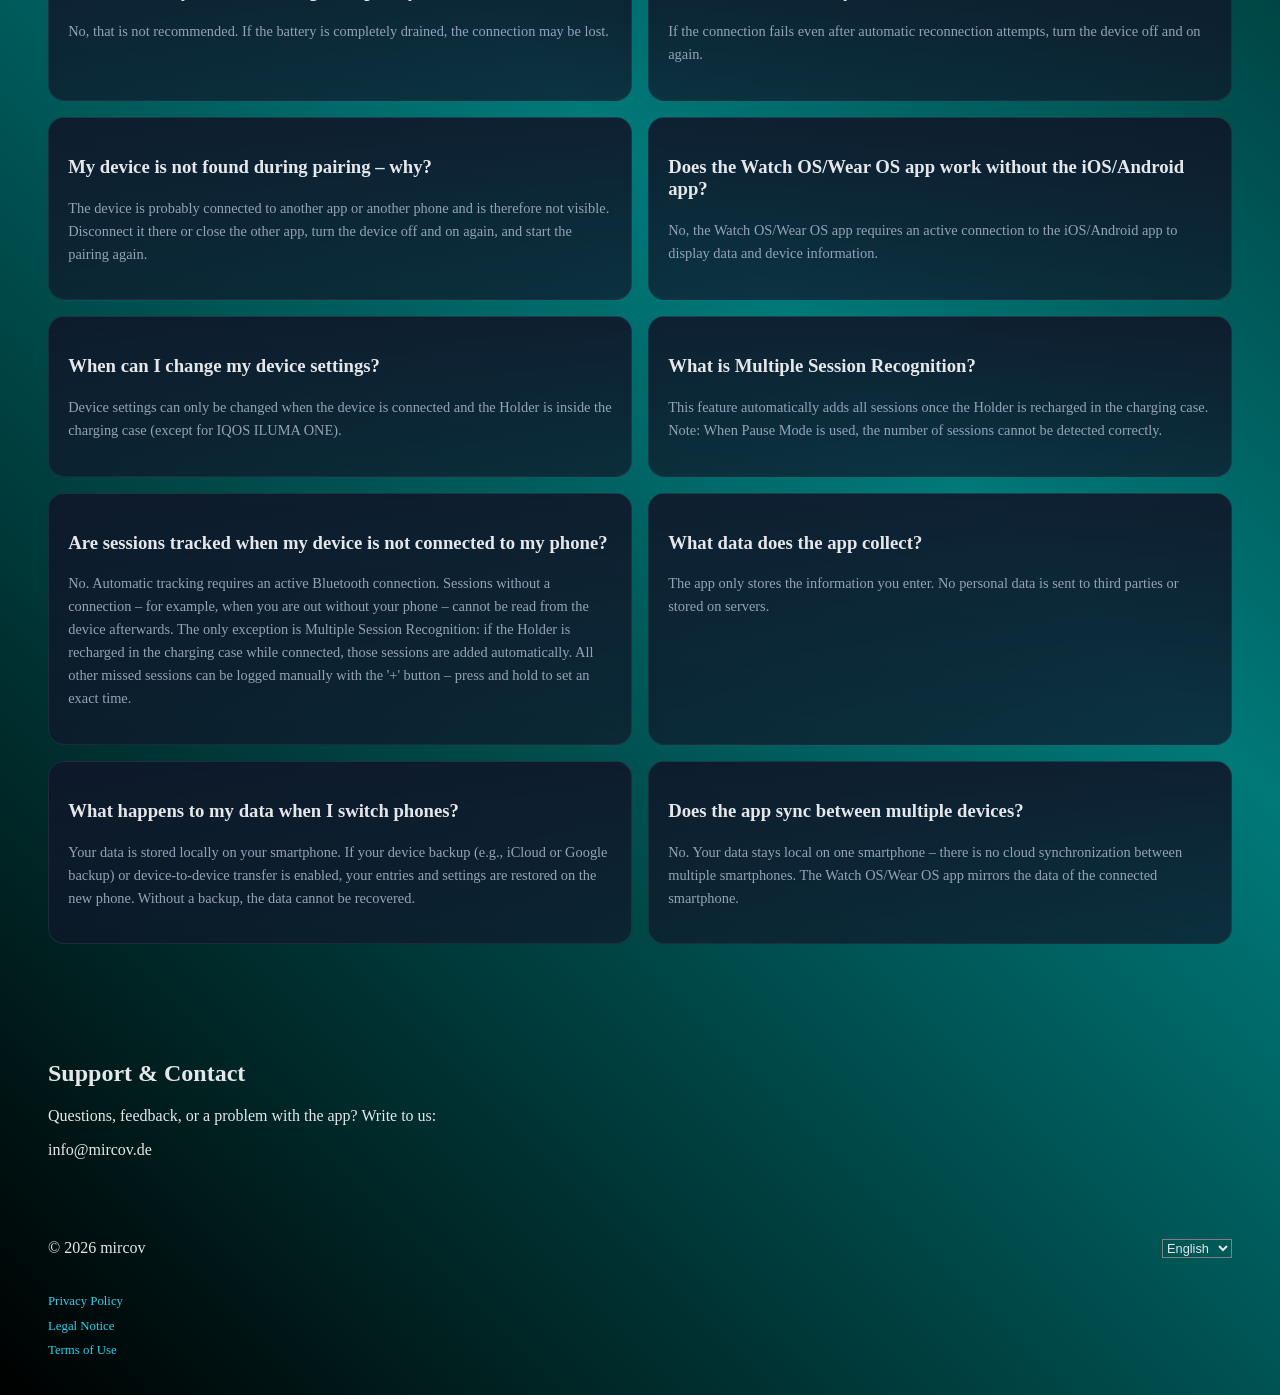
==== commit cb91ed1a: "Remove device settings from pro" ====
--- a/index.html
+++ b/index.html
@@ -151,7 +151,7 @@
 
 <section id="integrations">
     <h1 data-i18n="integrations-title">Device Compatibility</h1>
-    <p data-i18n="integrations-description">Monitor and control your compatible devices through QYSH.</p>
+    <p data-i18n="integrations-description">Monitor your compatible devices through QYSH.</p>
     <div class="card-list">
         <div class="card">
             <div class="icon">⏱️</div>
@@ -167,7 +167,7 @@
         </div>
         <div class="card">
             <div class="icon">⚙️</div>
-            <h4 data-i18n="integration-settings">Customize device settings and functions</h4>
+            <h4 data-i18n="integration-settings">Adjust device settings on supported models (experimental, may be limited or removed)</h4>
         </div>
         <div class="card">
             <div class="icon">3️⃣</div>
@@ -197,7 +197,6 @@
             <h3 data-i18n="pricing-pro-title">QYSH Pro</h3>
             <ul class="body-text">
                 <li data-i18n="pricing-pro-device">Device connection with automatic session detection</li>
-                <li data-i18n="pricing-pro-settings">Device settings (on compatible devices)</li>
                 <li data-i18n="pricing-pro-notifications">Device status notifications (battery & connection)</li>
                 <li data-i18n="pricing-pro-statistics">Detailed statistics with cost tracking</li>
                 <li data-i18n="pricing-pro-widget">Device widget</li>
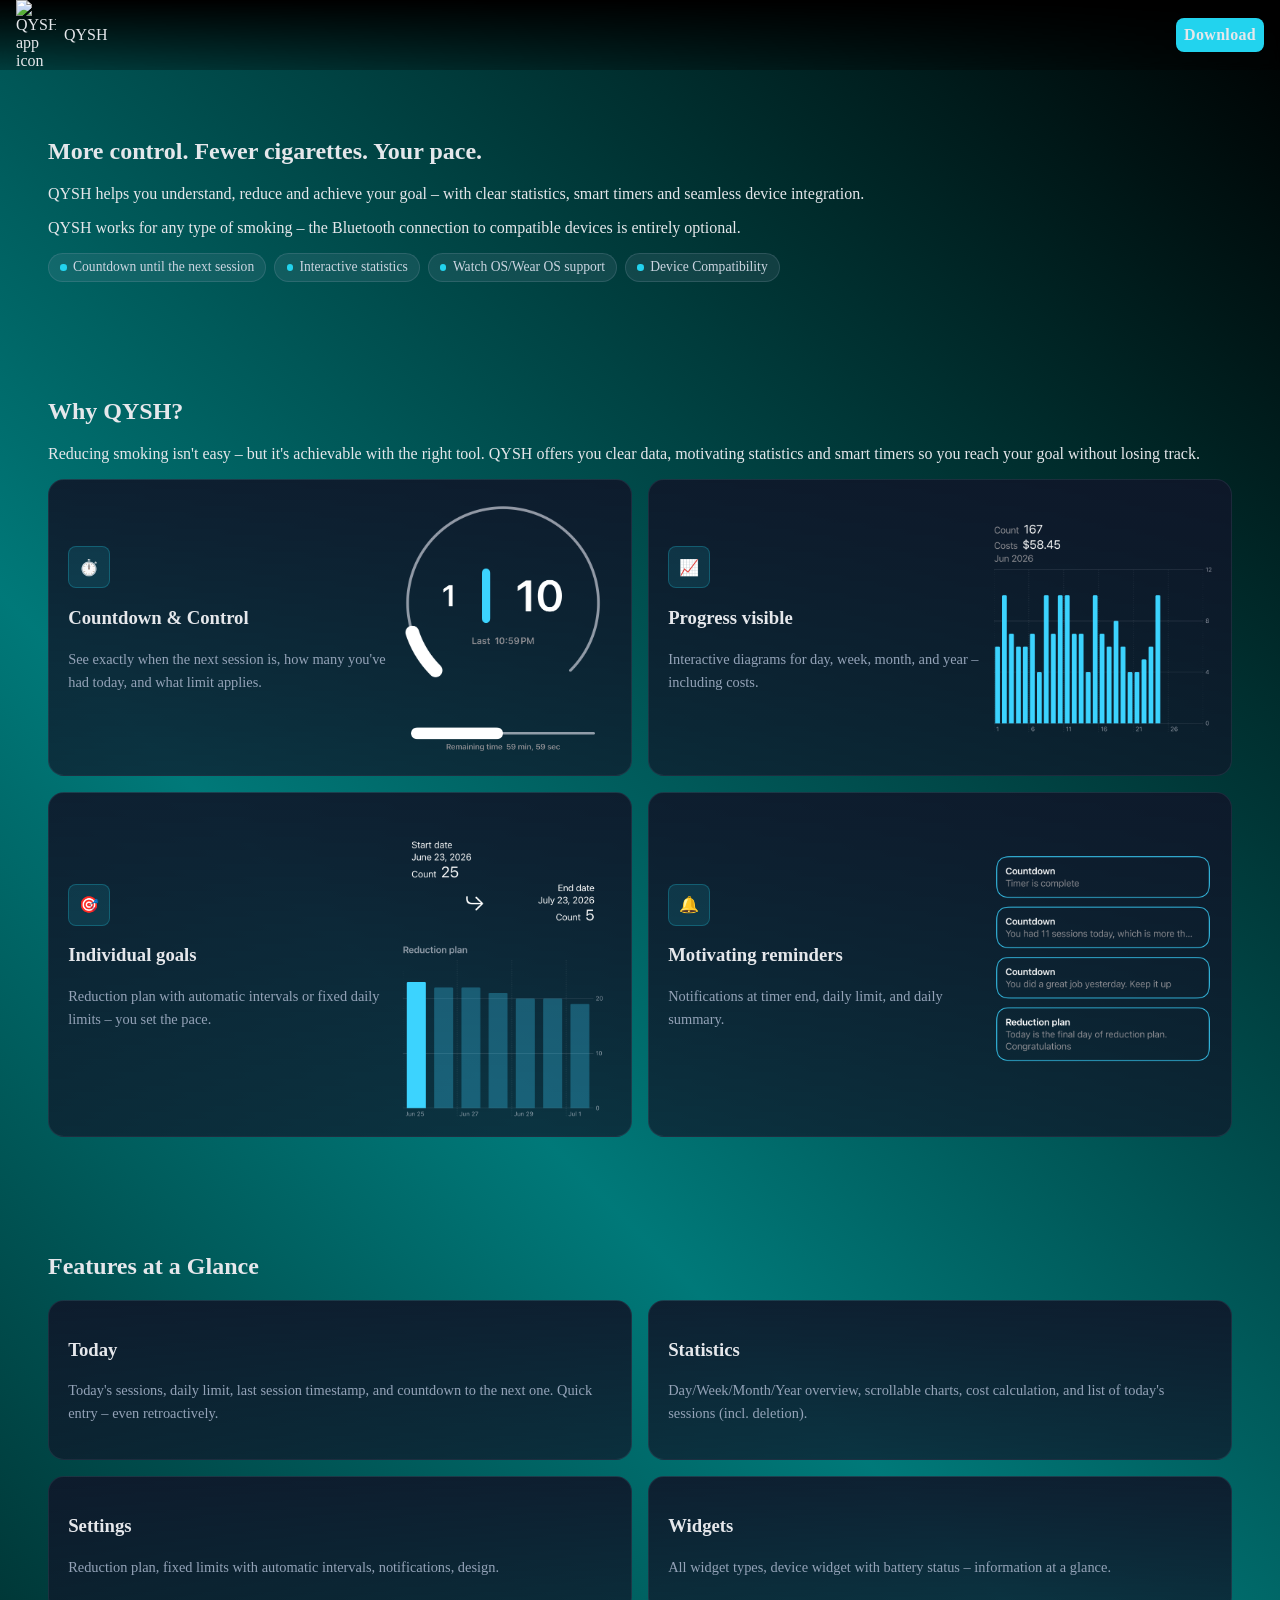
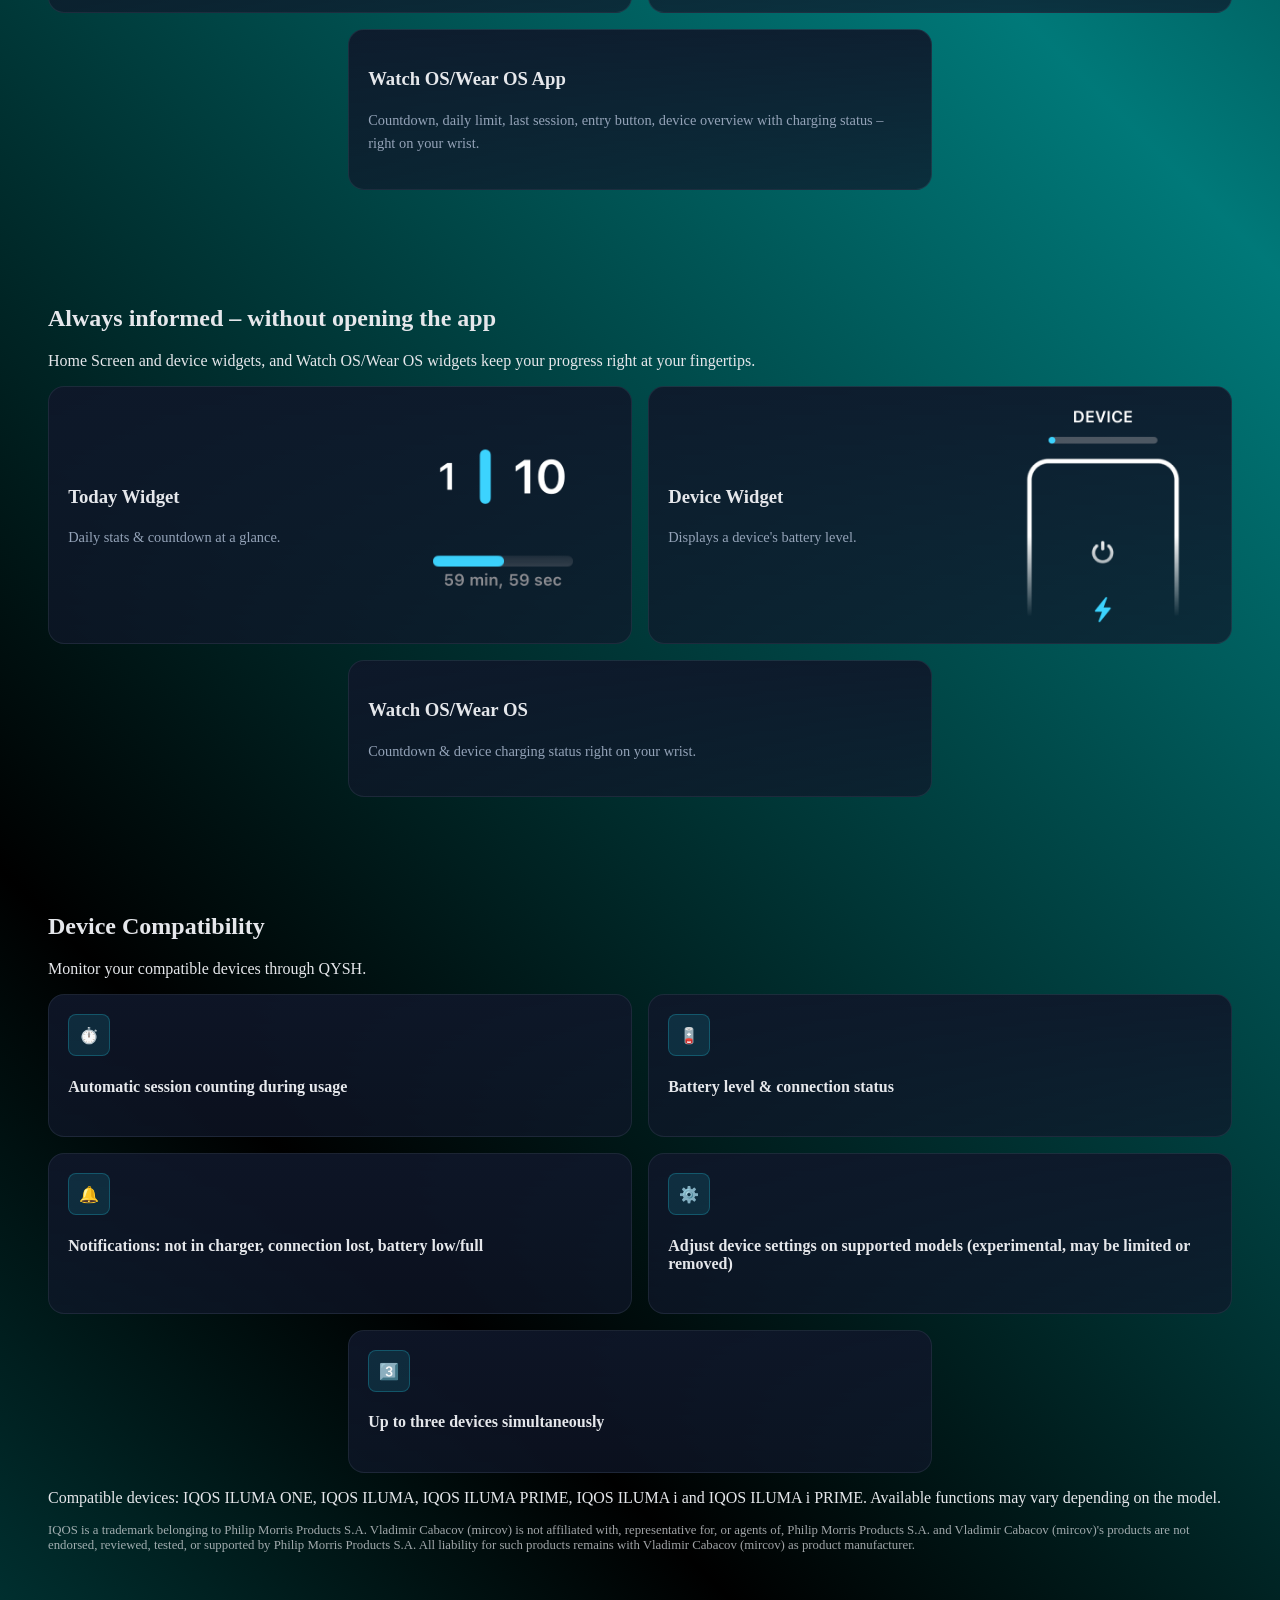
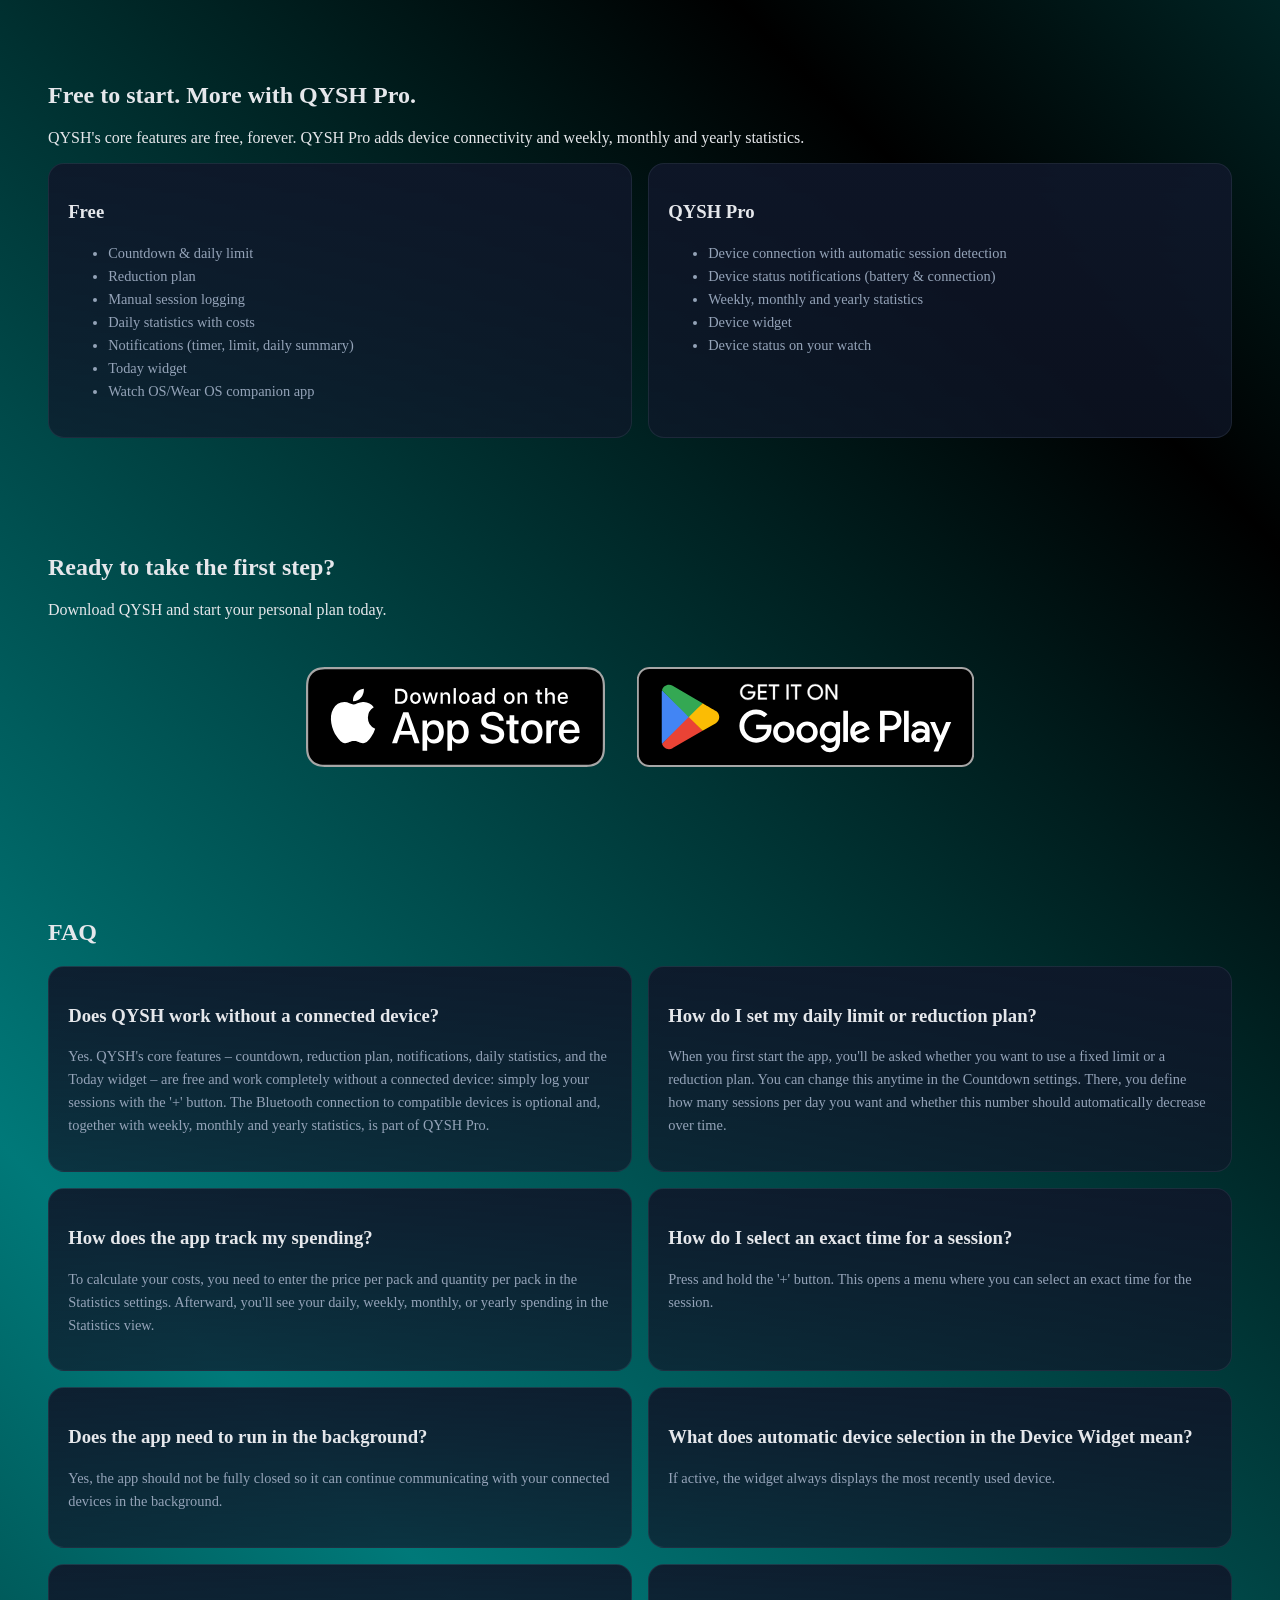
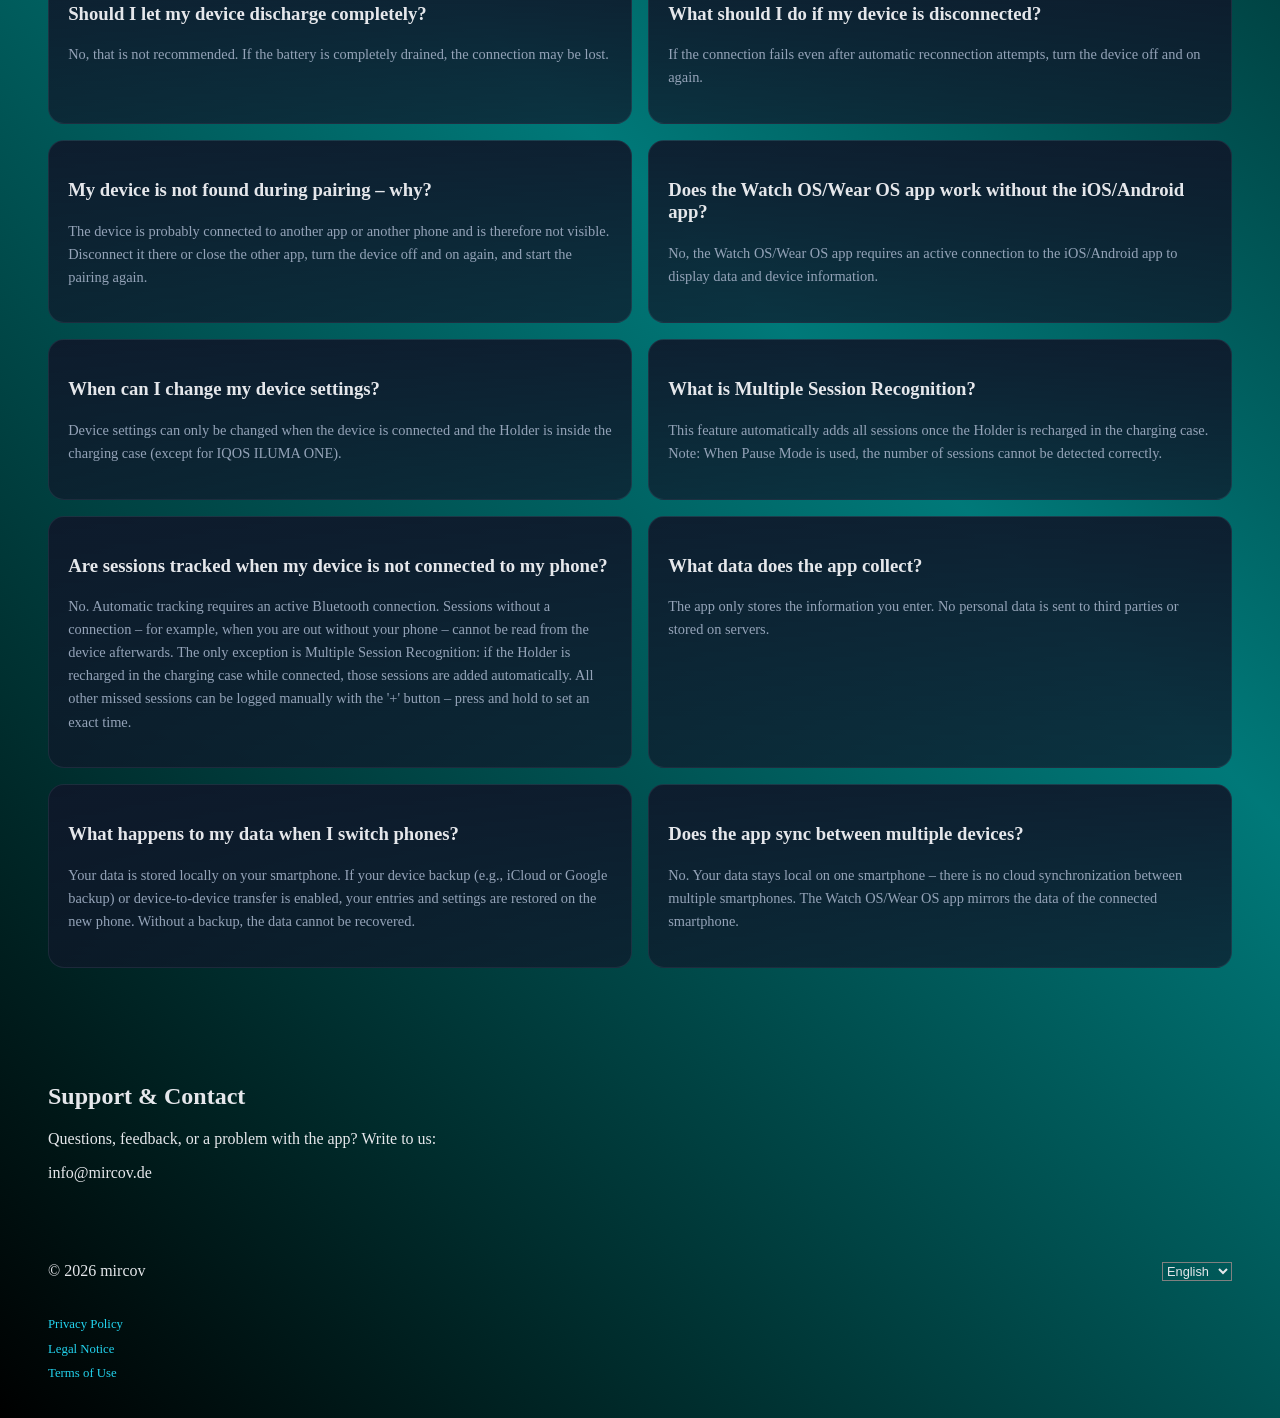
==== commit 31578478: "Show daily statistic as free and add week to statistic texts" ====
--- a/index.html
+++ b/index.html
@@ -65,7 +65,7 @@
             <div class="card-content">
                 <div class="icon">📈</div>
                 <h3 data-i18n="card-statistic-title">Progress visible</h3>
-                <p class="body-text" data-i18n="card-statistic-description">Interactive diagrams for day, month, and year – including costs.</p>
+                <p class="body-text" data-i18n="card-statistic-description">Interactive diagrams for day, week, month, and year – including costs.</p>
             </div>
             <div class="card-image">
                 <img src="images/progress.png" alt="QYSH statistics screen with interactive charts" data-i18n-alt="alt-progress">
@@ -103,7 +103,7 @@
         </div>
         <div class="card">
             <h3 data-i18n="function-statistic-title">Statistics</h3>
-            <p class="body-text" data-i18n="function-statistic-description">Day/Month/Year overview, scrollable charts, cost calculation, and list of today's sessions (incl. deletion).</p>
+            <p class="body-text" data-i18n="function-statistic-description">Day/Week/Month/Year overview, scrollable charts, cost calculation, and list of today's sessions (incl. deletion).</p>
         </div>
         <div class="card">
             <h3 data-i18n="function-settings-title">Settings</h3>
@@ -180,7 +180,7 @@
 
 <section id="pricing">
     <h1 data-i18n="pricing-title">Free to start. More with QYSH Pro.</h1>
-    <p data-i18n="pricing-description">QYSH's core features are free, forever. QYSH Pro adds device connectivity and detailed statistics.</p>
+    <p data-i18n="pricing-description">QYSH's core features are free, forever. QYSH Pro adds device connectivity and weekly, monthly and yearly statistics.</p>
     <div class="card-list">
         <div class="card">
             <h3 data-i18n="pricing-free-title">Free</h3>
@@ -188,6 +188,7 @@
                 <li data-i18n="pricing-free-countdown">Countdown & daily limit</li>
                 <li data-i18n="pricing-free-plan">Reduction plan</li>
                 <li data-i18n="pricing-free-manual">Manual session logging</li>
+                <li data-i18n="pricing-free-statistics">Daily statistics with costs</li>
                 <li data-i18n="pricing-free-notifications">Notifications (timer, limit, daily summary)</li>
                 <li data-i18n="pricing-free-widget">Today widget</li>
                 <li data-i18n="pricing-free-watch">Watch OS/Wear OS companion app</li>
@@ -198,7 +199,7 @@
             <ul class="body-text">
                 <li data-i18n="pricing-pro-device">Device connection with automatic session detection</li>
                 <li data-i18n="pricing-pro-notifications">Device status notifications (battery & connection)</li>
-                <li data-i18n="pricing-pro-statistics">Detailed statistics with cost tracking</li>
+                <li data-i18n="pricing-pro-statistics">Weekly, monthly and yearly statistics</li>
                 <li data-i18n="pricing-pro-widget">Device widget</li>
                 <li data-i18n="pricing-pro-watch">Device status on your watch</li>
             </ul>
@@ -221,7 +222,7 @@
     <div class="card-list">
         <div class="card">
             <h3 data-i18n="faq-question-standalone">Does QYSH work without a connected device?</h3>
-            <p class="body-text" data-i18n="faq-answer-standalone">Yes. QYSH's core features – countdown, reduction plan, notifications, and the Today widget – are free and work completely without a connected device: simply log your sessions with the '+' button. The Bluetooth connection to compatible devices is optional and, together with detailed statistics, is part of QYSH Pro.</p>
+            <p class="body-text" data-i18n="faq-answer-standalone">Yes. QYSH's core features – countdown, reduction plan, notifications, daily statistics, and the Today widget – are free and work completely without a connected device: simply log your sessions with the '+' button. The Bluetooth connection to compatible devices is optional and, together with weekly, monthly and yearly statistics, is part of QYSH Pro.</p>
         </div>
         <div class="card">
             <h3 data-i18n="faq-question-plan">How do I set my daily limit or reduction plan?</h3>
@@ -229,7 +230,7 @@
         </div>
         <div class="card">
             <h3 data-i18n="faq-question-costs">How does the app track my spending?</h3>
-            <p class="body-text" data-i18n="faq-answer-costs">To calculate your costs, you need to enter the price per pack and quantity per pack in the Statistics settings. Afterward, you'll see your daily, monthly, or yearly spending in the Statistics view.</p>
+            <p class="body-text" data-i18n="faq-answer-costs">To calculate your costs, you need to enter the price per pack and quantity per pack in the Statistics settings. Afterward, you'll see your daily, weekly, monthly, or yearly spending in the Statistics view.</p>
         </div>
         <div class="card">
             <h3 data-i18n="faq-question-manual-input">How do I select an exact time for a session?</h3>
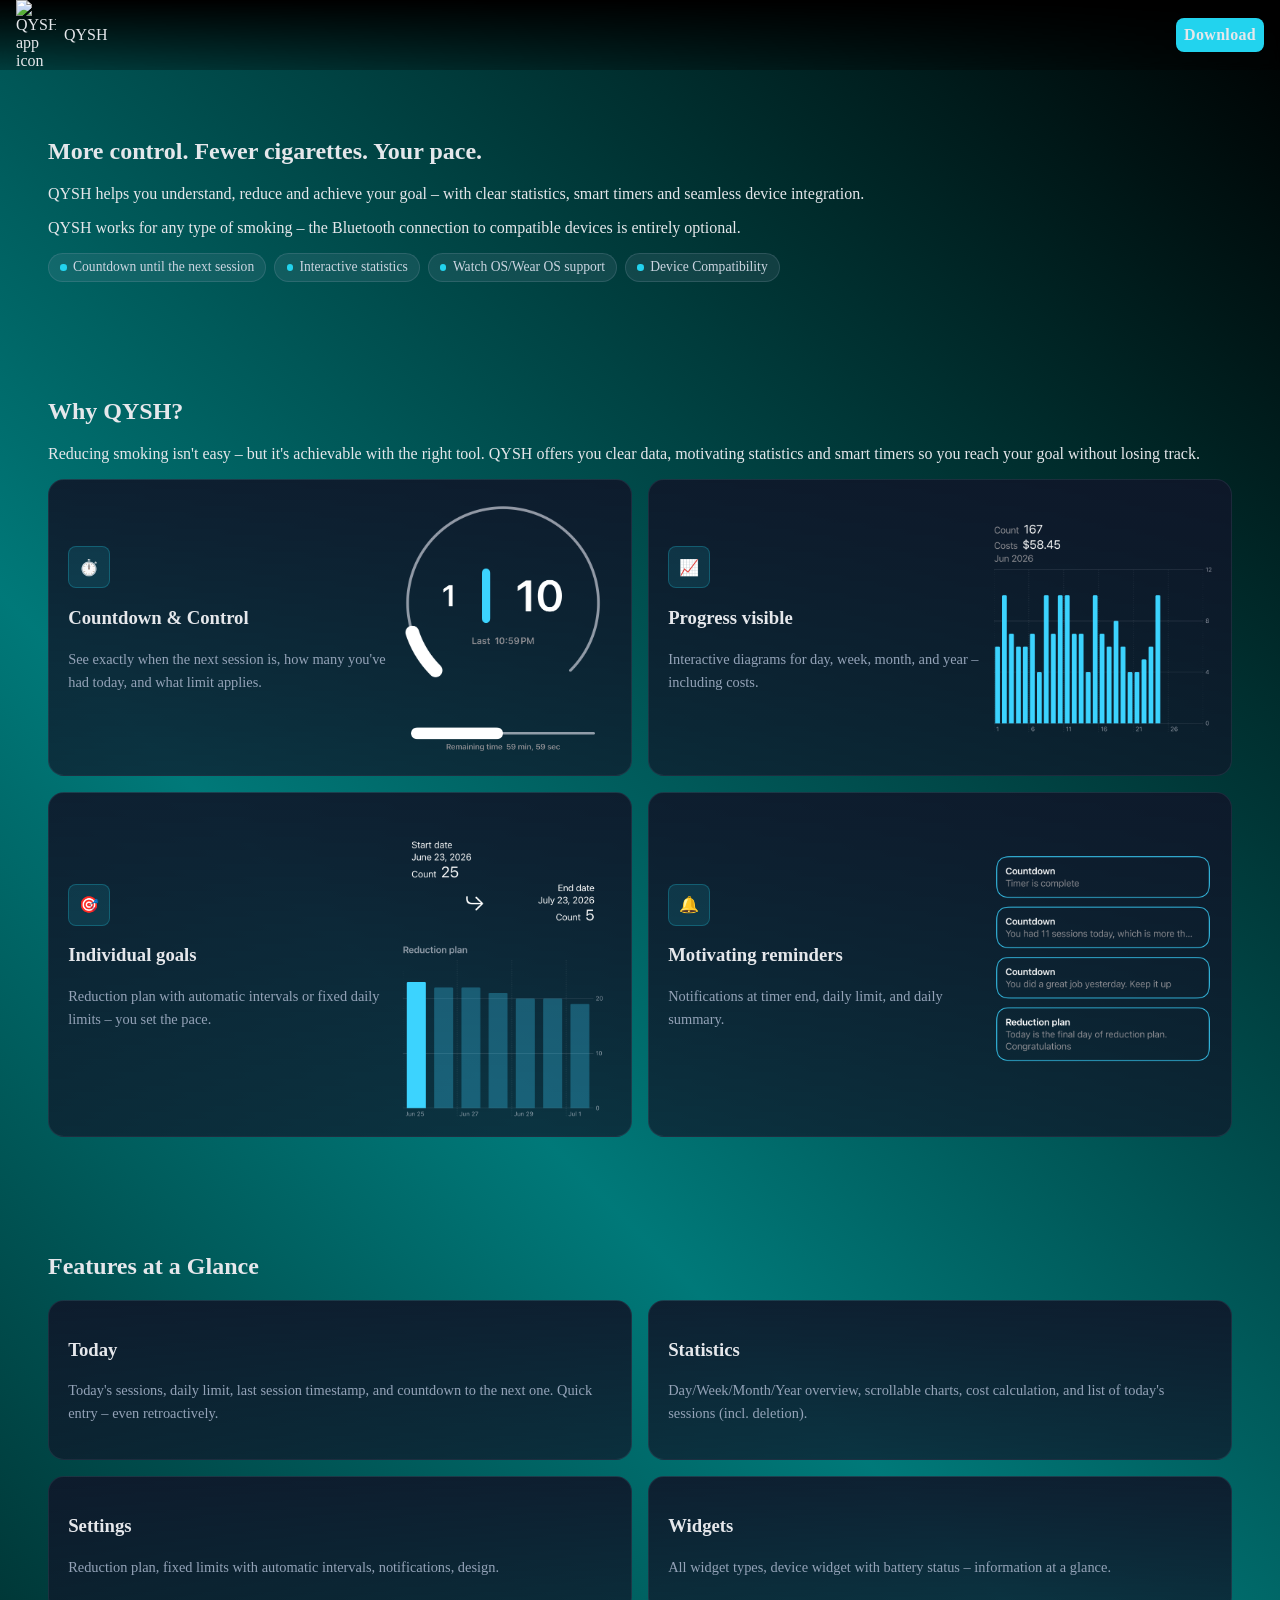
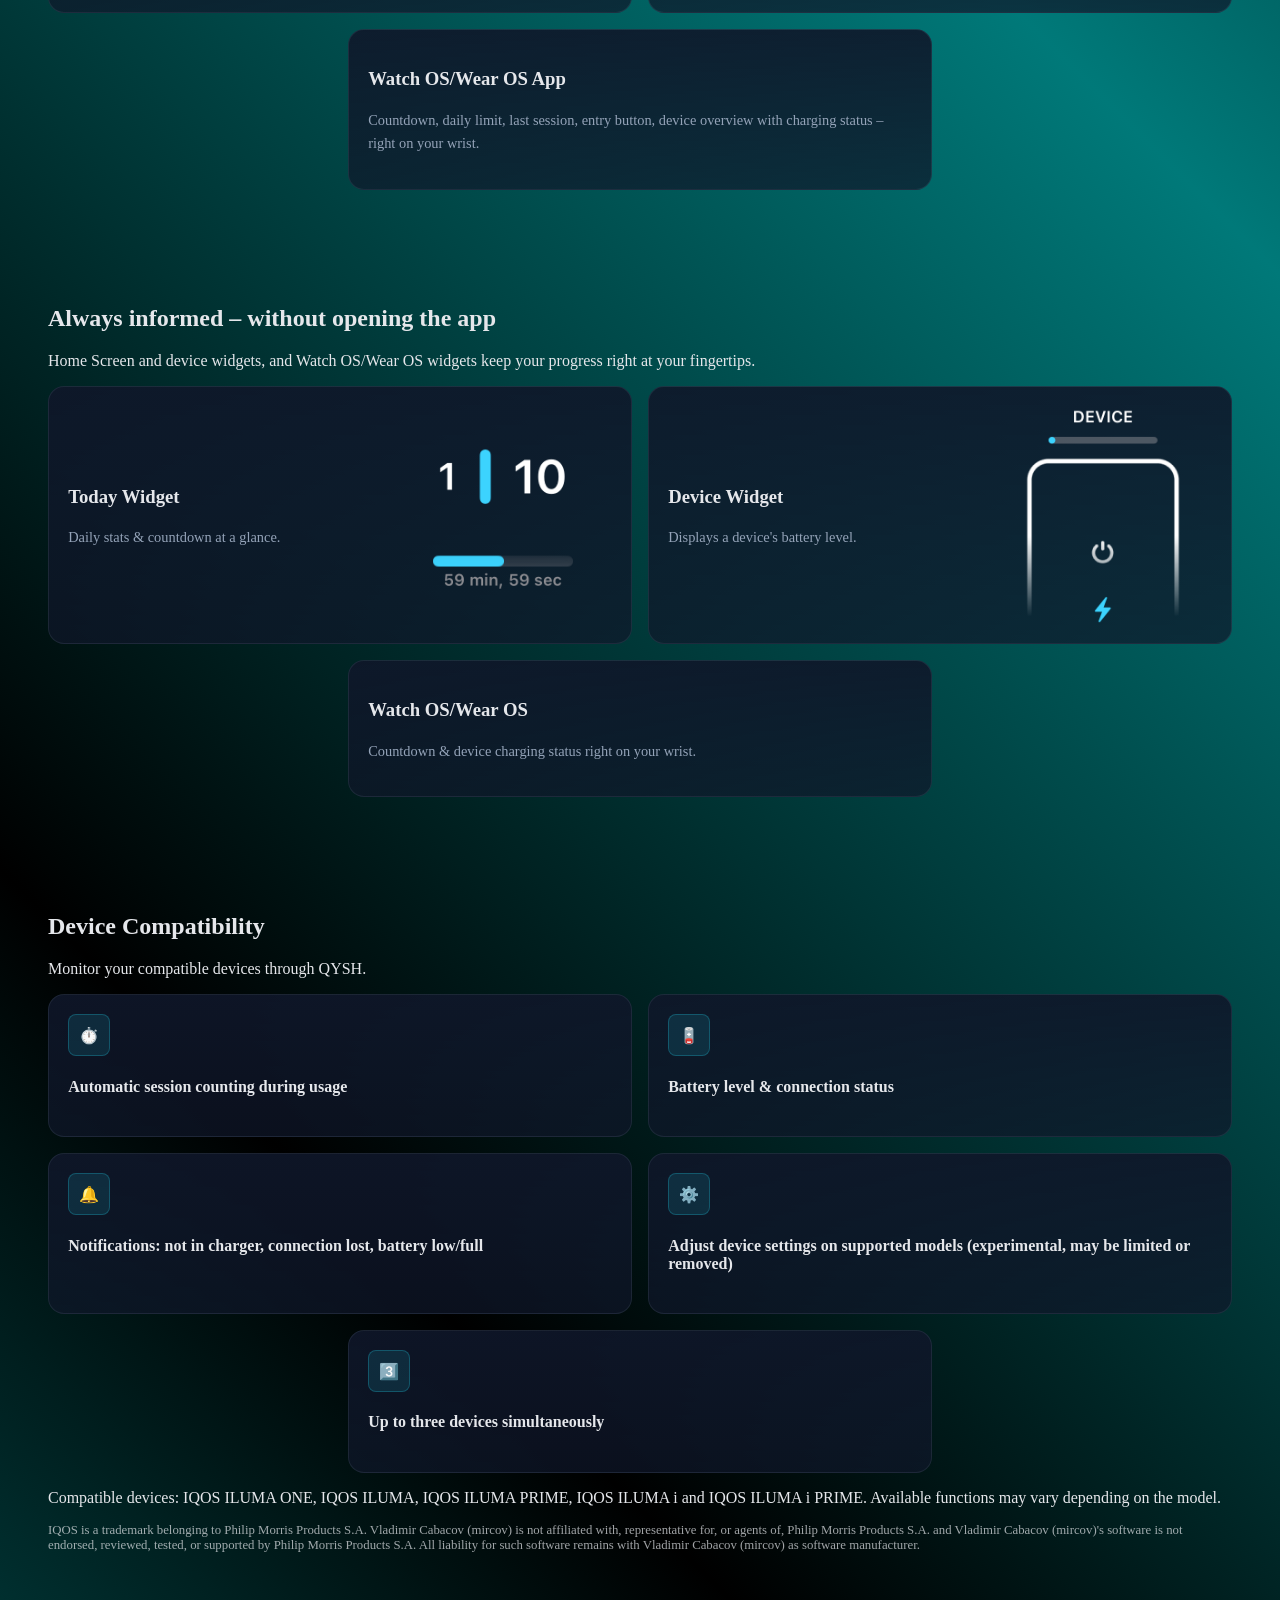
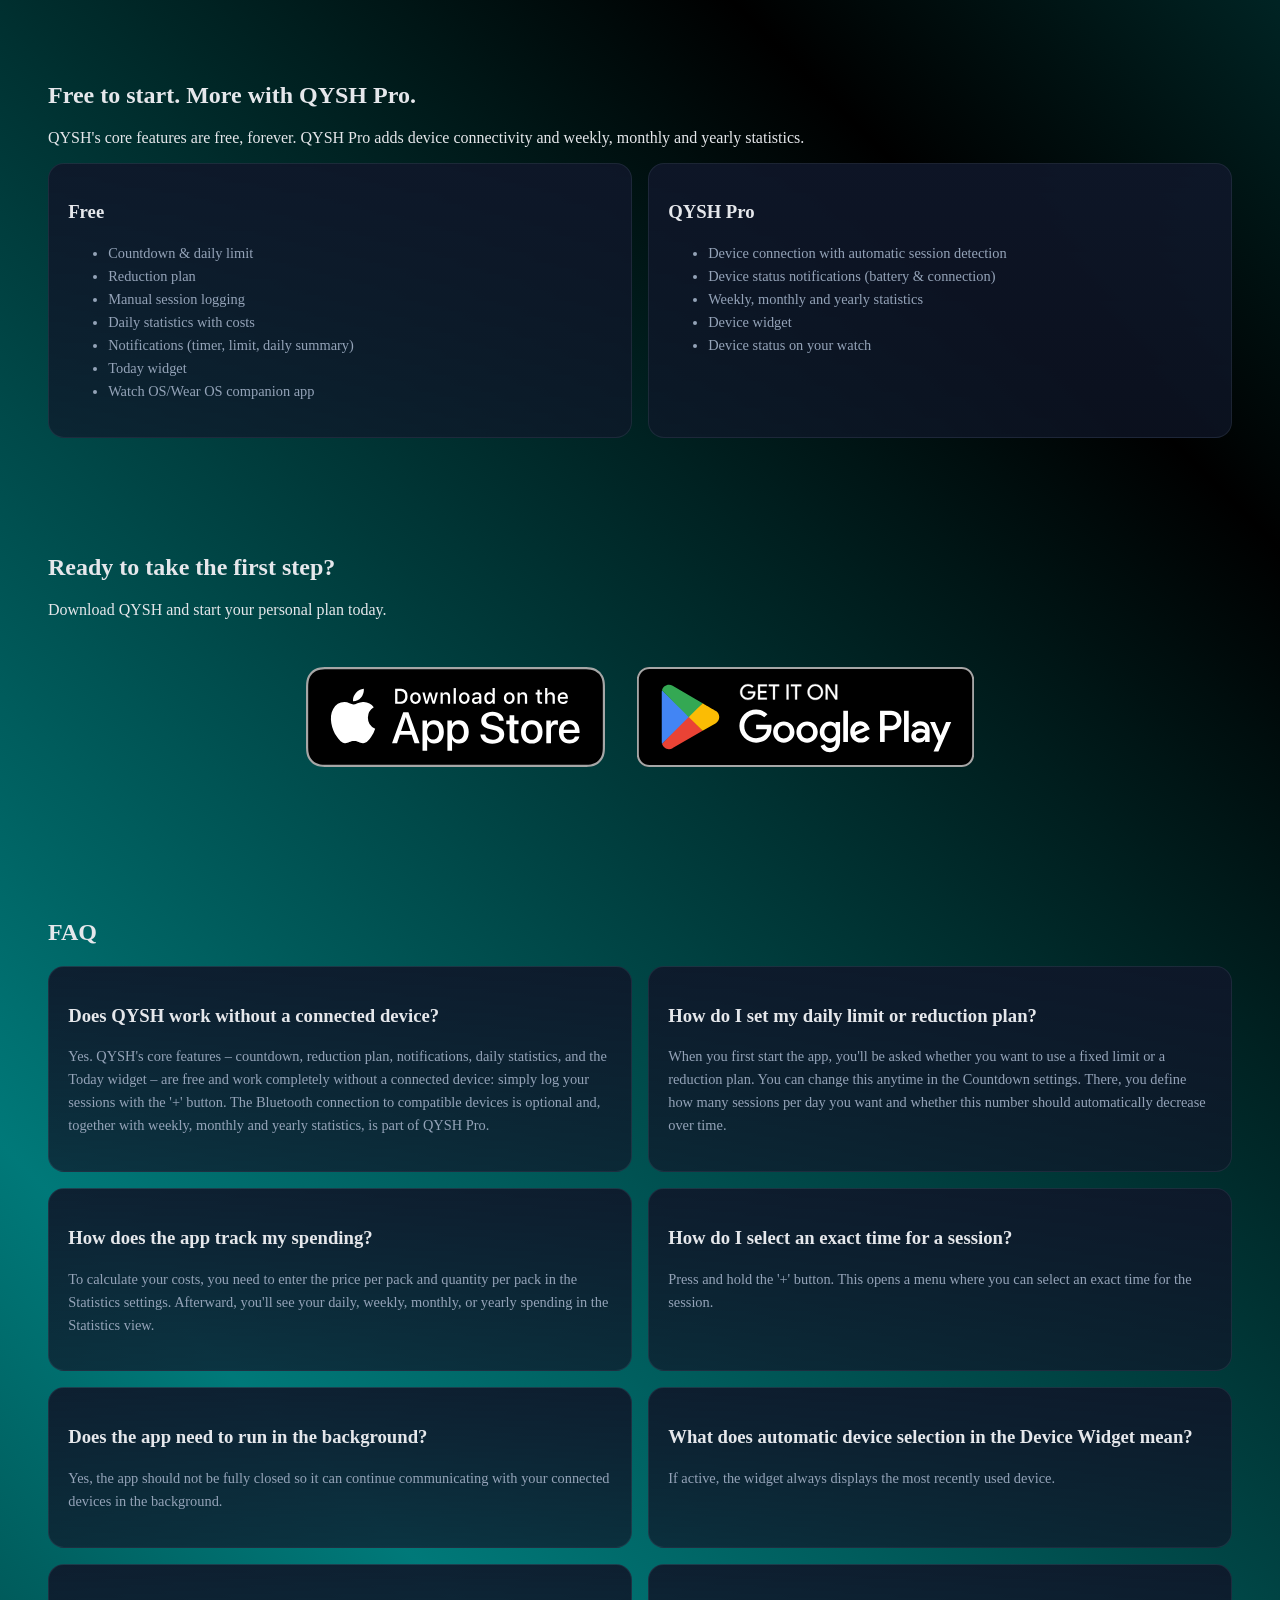
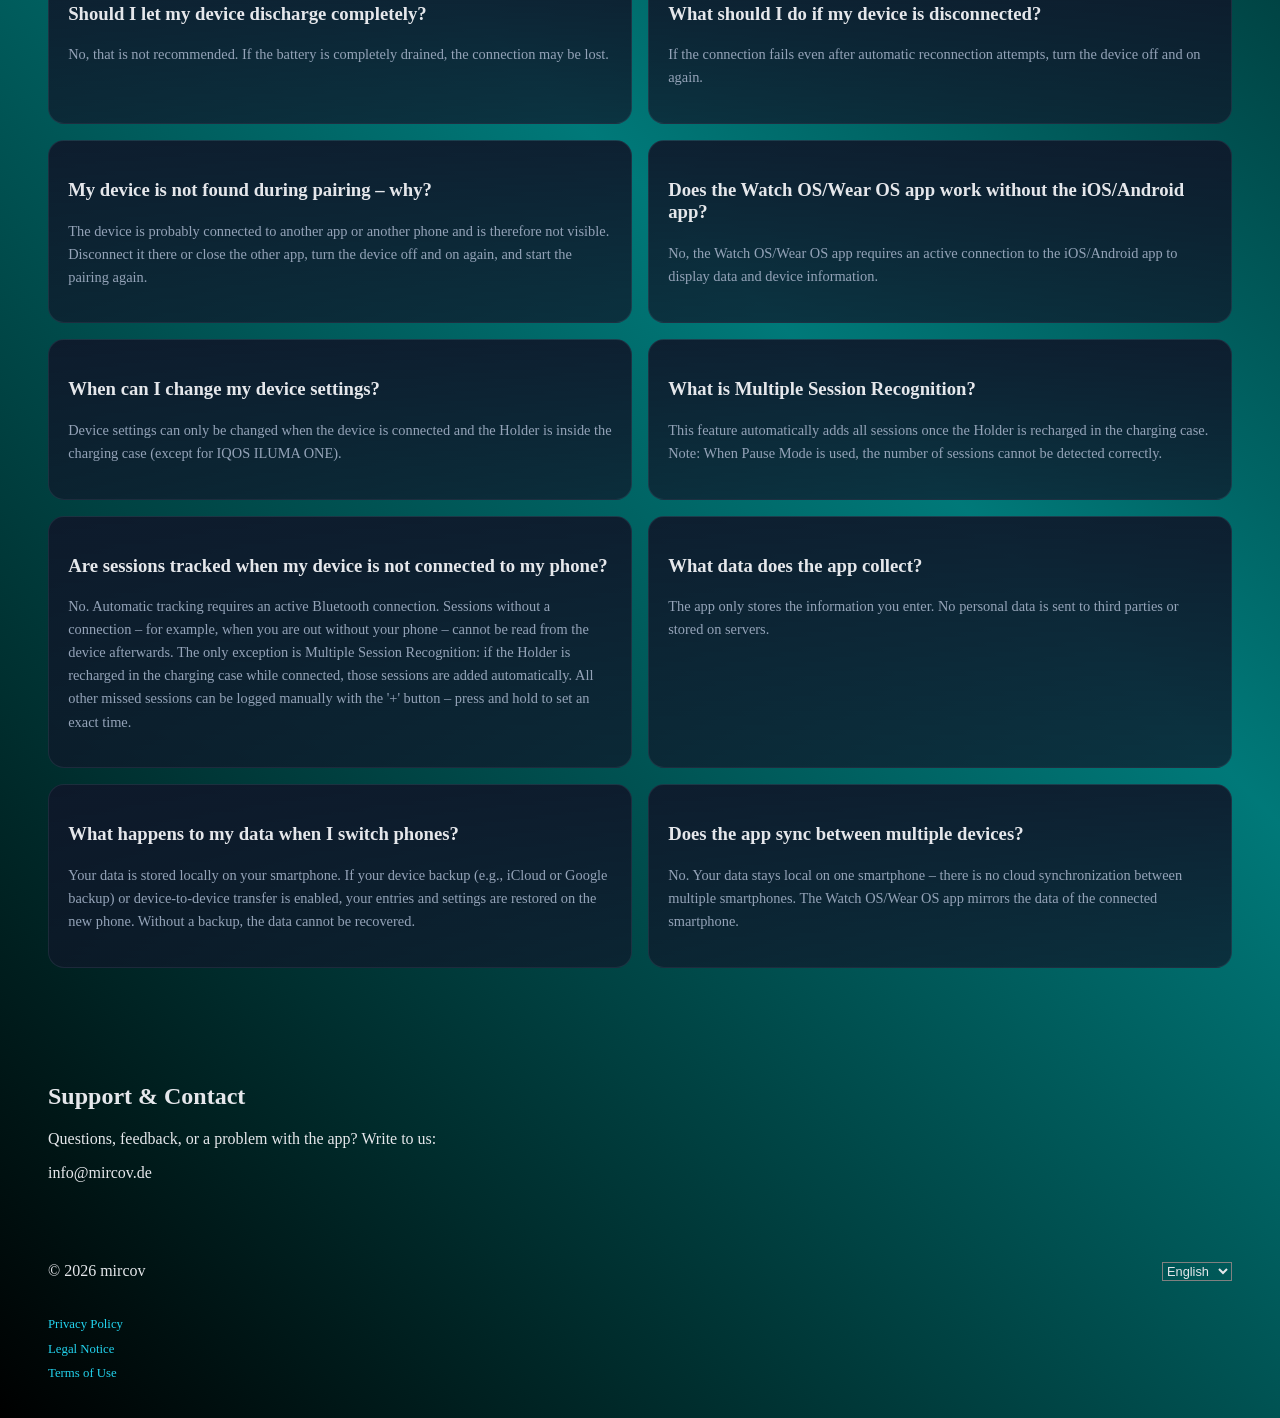
==== commit 1f9ffdf5: "Replace "product" with "software"" ====
--- a/index.html
+++ b/index.html
@@ -175,7 +175,7 @@
         </div>
     </div>
     <p data-i18n="integrations-compatibility">Compatible devices: IQOS ILUMA ONE, IQOS ILUMA, IQOS ILUMA PRIME, IQOS ILUMA i and IQOS ILUMA i PRIME. Available functions may vary depending on the model.</p>
-    <p style="font-size: 0.8em; opacity: 0.7;" data-i18n="iqos-disclaimer">IQOS is a trademark belonging to Philip Morris Products S.A. Vladimir Cabacov (mircov) is not affiliated with, representative for, or agents of, Philip Morris Products S.A. and Vladimir Cabacov (mircov)'s products are not endorsed, reviewed, tested, or supported by Philip Morris Products S.A. All liability for such products remains with Vladimir Cabacov (mircov) as product manufacturer.</p>
+    <p style="font-size: 0.8em; opacity: 0.7;" data-i18n="iqos-disclaimer">IQOS is a trademark belonging to Philip Morris Products S.A. Vladimir Cabacov (mircov) is not affiliated with, representative for, or agents of, Philip Morris Products S.A. and Vladimir Cabacov (mircov)'s software is not endorsed, reviewed, tested, or supported by Philip Morris Products S.A. All liability for such software remains with Vladimir Cabacov (mircov) as software manufacturer.</p>
 </section>
 
 <section id="pricing">
